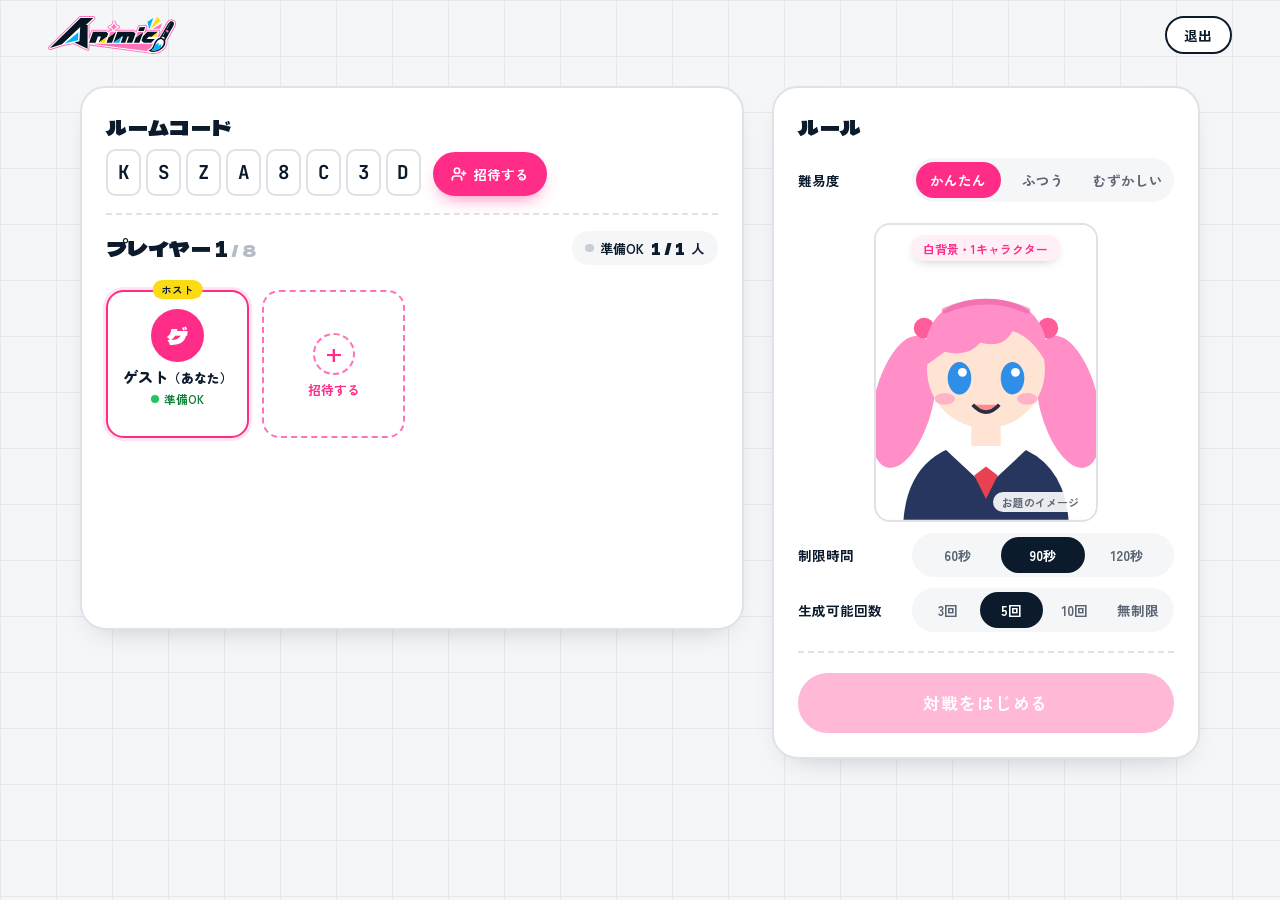
==== lobby.html @ 7e058321 "feat(mock): トップのキャラ画像と遊び方の挿絵を追加し、画像を images/ にまとめる - ヒーローのキャラ画像を白とグレーの縁取り付きの WebP に差し替える - 遊び方の1枚目にイ" ====
<!doctype html>
<html lang="ja">
  <head>
    <meta charset="utf-8" />
    <meta name="viewport" content="width=device-width, initial-scale=1, viewport-fit=cover" />
    <link rel="icon" type="image/svg+xml" href="images/animic-favicon.svg" />
    <title>ロビー | Animic</title>
    <link rel="preconnect" href="https://fonts.googleapis.com" />
    <link rel="preconnect" href="https://fonts.gstatic.com" crossorigin />
    <link
      rel="stylesheet"
      href="https://fonts.googleapis.com/css2?family=Dela+Gothic+One&family=Zen+Maru+Gothic:wght@900&family=Zen+Kaku+Gothic+New:wght@500;700&family=Montserrat:ital,wght@1,500&family=JetBrains+Mono:wght@700&display=swap"
    />
    <link rel="stylesheet" href="common.css" />
    <link rel="stylesheet" href="transition.css" />
    <script>
      // 前の画面から塗りつぶして来た場合、描画前に中身を隠す
      try {
        if (sessionStorage.getItem("animic-wipe")) document.documentElement.classList.add("wipe-pending");
      } catch {}
    </script>
    <style>
      :root {
        --display: "Dela Gothic One", "Zen Maru Gothic", sans-serif;
        /* カードの縁と影: 黒い縁ではなく、淡い縁とやわらかい影にする */
        --edge: #dfe2e7;
        --lift: 0 12px 32px -20px rgb(11 27 43 / 0.35);
      }

      /* ---------- 上部 ---------- */
      .bar {
        position: relative;
        z-index: 5;
        display: flex;
        align-items: center;
        justify-content: space-between;
        gap: 1rem;
        padding: 1rem clamp(1rem, 4vw, 3rem) 0;
      }

      .bar img {
        display: block;
        width: 8rem;
        height: auto;
      }

      .leave {
        padding: 0.45rem 1.1rem;
        border: 2px solid var(--ink);
        border-radius: 999px;
        background: #fff;
        font: inherit;
        font-size: 0.85rem;
        font-weight: 700;
        color: var(--ink);
        cursor: pointer;
      }

      .lobby {
        position: relative;
        z-index: 1;
        width: min(100%, 72rem);
        margin: 0 auto;
        padding: clamp(1rem, 3vw, 2rem) 16px 3rem;
        display: grid;
        grid-template-columns: minmax(0, 1.55fr) minmax(0, 1fr);
        gap: clamp(1.25rem, 3vw, 2rem) clamp(1.25rem, 2.5vw, 1.75rem);
        align-items: start;
      }

      /* プレイヤーのカードの上部: 人数と、ルームコード・招待 */
      .players-head {
        display: grid;
        gap: 1rem;
        padding-bottom: 1.1rem;
        border-bottom: 2px dashed var(--line);
      }

      #players-title {
        margin: 0;
        font-family: var(--display);
        font-weight: 400;
        font-size: 1.3rem;
      }

      /* ルームコードは、下のプレイヤーの見出しと同じく左端にそろえる */
      .room-card {
        justify-self: start;
        display: grid;
        grid-template-columns: auto auto;
        align-items: end;
        gap: 0.4rem 0.75rem;
      }

      .room-card .room-label {
        grid-column: 1 / -1;
      }

      /* 「ルームコード」は、下の「プレイヤー」と同じ太い見出しにする */
      .room-label {
        font-family: var(--display);
        font-weight: 400;
        font-size: 1.3rem;
        color: var(--ink);
      }

      .code {
        display: grid;
        grid-template-columns: repeat(8, 2.2rem);
        gap: 0.3rem;
      }

      .code span {
        display: grid;
        place-items: center;
        aspect-ratio: 3 / 4;
        border-radius: 0.6rem;
        background: #fff;
        border: 2px solid var(--edge);
        font-family: var(--mono);
        font-weight: 700;
        font-size: 1.2rem;
      }

      .btn-s {
        display: inline-flex;
        align-items: center;
        justify-content: center;
        gap: 0.4rem;
        padding: 0.6rem 1rem;
        border: 2px solid var(--ink);
        border-radius: 999px;
        background: #fff;
        color: var(--ink);
        font: inherit;
        font-size: 0.85rem;
        font-weight: 700;
        cursor: pointer;
        white-space: nowrap;
        transition: transform 0.15s;
      }

      .btn-s:hover {
        transform: translateY(-2px);
      }

      .btn-s.pink {
        border-color: var(--pink);
        background: var(--pink);
        color: #fff;
        box-shadow: 0 8px 18px -8px rgb(255 45 135 / 0.7);
      }

      /* ---------- 共通のカード ---------- */
      .card-box {
        padding: clamp(1.1rem, 2.5vw, 1.5rem);
        background: #fff;
        border: 2px solid var(--edge);
        border-radius: 1.6rem;
        box-shadow: var(--lift);
        display: grid;
        gap: 1rem;
      }

      .box-head {
        display: flex;
        align-items: baseline;
        justify-content: space-between;
        gap: 0.75rem;
      }

      .box-head h2 {
        margin: 0;
        font-family: var(--display);
        font-weight: 400;
        font-size: 1.3rem;
      }

      .count {
        font-family: var(--display);
        font-size: 1.3rem;
      }

      .count small {
        font-size: 0.75em;
        color: #b5bcc6;
      }

      /* ---------- 2. プレイヤー ---------- */
      /* 最初から8人分（4列×2段）の高さを確保し、参加者が増えてもカードの大きさを変えない */
      .players {
        display: grid;
        grid-template-columns: repeat(4, minmax(0, 1fr));
        grid-template-rows: repeat(2, minmax(9.2rem, auto));
        gap: 1rem 0.8rem;
        margin: 0;
        padding: 0.6rem 0 0.2rem;
        list-style: none;
      }

      .player {
        position: relative;
        display: grid;
        justify-items: center;
        align-content: start;
        gap: 0.3rem;
        padding: 1.05rem 0.5rem 0.8rem;
        border: 2px solid var(--edge);
        border-radius: 1.1rem;
        background: #fff;
        text-align: center;
        min-height: 9.2rem;
      }

      .player.is-me {
        border-color: var(--pink);
        box-shadow: 0 0 0 3px rgb(255 45 135 / 0.12);
      }

      .player .avatar {
        display: grid;
        place-items: center;
        width: 3.3rem;
        height: 3.3rem;
        border-radius: 50%;
        background: var(--c);
        color: var(--on, #fff);
        font-family: var(--display);
        font-size: 1.3rem;
      }

      .player .name {
        max-width: 100%;
        font-family: var(--round);
        font-weight: 900;
        font-size: 0.95rem;
        line-height: 1.3;
        overflow-wrap: anywhere;
      }

      .player .ready {
        margin-top: auto;
        display: inline-flex;
        align-items: center;
        gap: 0.3rem;
        font-size: 0.72rem;
        font-weight: 700;
        color: #9aa3ae;
      }

      .player .ready::before {
        content: "";
        width: 0.5rem;
        height: 0.5rem;
        border-radius: 50%;
        background: #d3d7dd;
      }

      .player .ready.is-on {
        color: #15803d;
      }

      .player .ready.is-on::before {
        background: #22c55e;
      }

      .player .tag {
        position: absolute;
        top: -0.75rem;
        left: 50%;
        padding: 0.12rem 0.55rem;
        border-radius: 999px;
        background: var(--yellow);
        font-size: 0.66rem;
        font-weight: 700;
        white-space: nowrap;
        translate: -50% 0;
      }

      .player .tag.me {
        border-color: var(--pink);
        background: var(--pink);
        color: #fff;
      }

      .player.is-empty {
        border: 2.5px dashed var(--pink-soft);
        background: rgb(255 255 255 / 0.6);
        box-shadow: none;
        justify-content: center;
        align-content: center;
        color: var(--pink);
        font: inherit;
        font-size: 0.8rem;
        font-weight: 700;
        cursor: pointer;
        width: 100%;
      }

      .player.is-empty .plus {
        display: grid;
        place-items: center;
        width: 2.6rem;
        height: 2.6rem;
        border-radius: 50%;
        border: 2px dashed var(--pink-soft);
        font-size: 1.3rem;
        animation: waiting 1.4s ease-in-out infinite;
      }

      .players li {
        display: grid;
      }

      @keyframes waiting {
        50% {
          transform: scale(0.88);
        }
      }

      .player.is-joined {
        animation: joined 0.5s cubic-bezier(0.3, 1.6, 0.5, 1);
      }

      @keyframes joined {
        from {
          transform: scale(0.85);
          opacity: 0;
        }
      }

      /* ---------- 3. ルールと開始 ---------- */
      .rules {
        display: grid;
        gap: 0.7rem;
        margin: 0;
      }

      .rules > div {
        display: grid;
        grid-template-columns: 6.4rem minmax(0, 1fr);
        align-items: center;
        gap: 0.75rem;
      }

      .rules dt {
        font-size: 0.85rem;
        font-weight: 700;
      }

      .rules dd {
        margin: 0;
        min-width: 0;
      }

      .rules .summary {
        font-family: var(--round);
        font-weight: 900;
      }

      .seg {
        display: grid;
        grid-auto-flow: column;
        grid-auto-columns: 1fr;
        padding: 0.25rem;
        border-radius: 999px;
        background: var(--ground);
      }

      .seg input {
        position: absolute;
        opacity: 0;
        pointer-events: none;
      }

      .seg label {
        padding: 0.5rem 0.3rem;
        border-radius: 999px;
        text-align: center;
        font-size: 0.85rem;
        font-weight: 700;
        color: var(--muted);
        cursor: pointer;
        white-space: nowrap;
      }

      .seg input:checked + label {
        background: var(--ink);
        color: #fff;
      }

      .seg.level input:checked + label {
        background: var(--pink);
      }

      .seg input:focus-visible + label {
        outline: 3px solid var(--cyan);
        outline-offset: 2px;
      }

      .seg input:disabled + label {
        cursor: default;
      }

      /* 難易度の説明は、挿絵の画像の上端の中央に前面のレイヤーとして重ね、ピンクで強調する */
      .level-desc {
        position: absolute;
        z-index: 1;
        top: 0.6rem;
        left: 50%;
        display: flex;
        align-items: center;
        gap: 0.2rem;
        margin: 0;
        padding: 0.3rem 0.8rem;
        border-radius: 999px;
        background: #fff0f7;
        box-shadow: 0 4px 12px -6px rgb(11 27 43 / 0.35);
        color: var(--pink);
        font-size: 0.74rem;
        font-weight: 700;
        white-space: nowrap;
        translate: -50% 0;
      }

      .level-desc b {
        margin-left: 0.4rem;
        padding: 0.05rem 0.4rem;
        border-radius: 0.3rem;
        background: var(--ink);
        color: var(--yellow);
        font-family: var(--latin);
        font-style: italic;
        font-weight: 500;
        font-size: 0.62rem;
        letter-spacing: 0.1em;
      }

      /* 難易度の挿絵（仮置き）: 挿絵はすべて縦長（3:4）。幅を抑えて中央に置く */
      .level-art {
        position: relative;
        display: flex;
        justify-self: center;
        width: min(100%, 14rem);
        margin: 0.6rem auto 0;
        aspect-ratio: 3 / 4;
        overflow: hidden;
        border: 2px solid var(--edge);
        border-radius: 1rem;
        background: var(--ground);
      }

      /* 仮の絵は正方形なので、縦長の枠に合わせて左右を切り取る */
      .level-art svg {
        display: block;
        flex: 1;
        min-width: 0;
        height: 100%;
      }

      .level-art figcaption {
        position: absolute;
        right: 0.5rem;
        bottom: 0.5rem;
        padding: 0.12rem 0.55rem;
        border-radius: 999px;
        background: rgb(255 255 255 / 0.9);
        font-size: 0.68rem;
        font-weight: 700;
        color: var(--muted);
      }

      .rules .wide {
        grid-template-columns: minmax(0, 1fr);
      }

      .divider {
        height: 0;
        margin: 0.2rem 0;
        border-top: 2px dashed var(--line);
      }

      .go {
        display: grid;
        gap: 0.7rem;
      }

      /* 準備の状況: プレイヤーの見出しの行の右端に置く（全員そろったら緑） */
      .players-title-row {
        display: flex;
        flex-wrap: wrap;
        align-items: center;
        justify-content: space-between;
        gap: 0.5rem 1rem;
      }

      .ready-status {
        display: inline-flex;
        align-items: center;
        gap: 0.4rem;
        margin: 0;
        padding: 0.3rem 0.85rem;
        border-radius: 999px;
        background: var(--ground);
        font-size: 0.82rem;
        font-weight: 700;
        white-space: nowrap;
      }

      .ready-status::before {
        content: "";
        width: 0.55rem;
        height: 0.55rem;
        border-radius: 50%;
        background: #c9ced6;
      }

      .ready-status b {
        font-family: var(--display);
        font-weight: 400;
        font-size: 1rem;
      }

      .ready-status.is-all {
        background: #dcfce7;
        color: #15803d;
      }

      .ready-status.is-all::before {
        background: #22c55e;
      }

      .go .note {
        margin: 0;
        text-align: center;
        font-size: 0.78rem;
        color: var(--muted);
      }

      .go .note:empty {
        display: none;
      }

      /* ---------- QRコード ---------- */
      .qr-card {
        justify-items: center;
        text-align: center;
      }

      .invite-code {
        display: flex;
        gap: 0.3rem;
        justify-content: center;
      }

      .invite-code span {
        display: grid;
        place-items: center;
        width: 2.1rem;
        aspect-ratio: 3 / 4;
        border: 2px solid var(--edge);
        border-radius: 0.5rem;
        font-family: var(--mono);
        font-weight: 700;
        font-size: 1.1rem;
      }

      .invite-row {
        display: grid;
        grid-template-columns: minmax(0, 1fr) auto;
        gap: 0.5rem;
        width: 100%;
      }

      .qr-card canvas {
        width: 9.5rem;
        height: 9.5rem;
        padding: 0.6rem;
        border: 2px solid var(--edge);
        border-radius: 1rem;
        background: #fff;
        image-rendering: pixelated;
      }

      .url {
        width: 100%;
        padding: 0.65rem 0.9rem;
        border: 2px solid var(--line);
        border-radius: 0.8rem;
        background: var(--ground);
        font-family: var(--mono);
        font-size: 0.8rem;
        color: var(--muted);
        text-align: center;
      }

      /* ---------- カウントダウン ---------- */
      .countdown {
        position: fixed;
        inset: 0;
        z-index: 30;
        display: grid;
        place-items: center;
        align-content: center;
        gap: 1rem;
        padding: 16px;
        background: rgb(11 27 43 / 0.88);
        color: #fff;
        text-align: center;
      }

      .countdown-label {
        margin: 0;
        padding: 0.35rem 1rem;
        border-radius: 999px;
        background: rgb(255 255 255 / 0.12);
        font-weight: 700;
      }

      .countdown-num {
        font-family: var(--display);
        font-size: clamp(6rem, 30vw, 12rem);
        line-height: 1;
        color: var(--yellow);
        animation: pop 0.9s ease-out;
      }

      @keyframes pop {
        from { transform: scale(1.6); opacity: 0; }
        30% { transform: scale(1); opacity: 1; }
      }

      .countdown p {
        margin: 0;
        font-weight: 700;
      }

      @media (max-width: 820px) {
        .lobby {
          grid-template-columns: minmax(0, 1fr);
          padding-bottom: calc(9rem + env(safe-area-inset-bottom, 0px));
        }
        .room-card {
          width: 100%;
          grid-template-columns: minmax(0, 1fr);
        }
        .code {
          grid-template-columns: repeat(8, minmax(0, 1fr));
        }
        /* 画面下に固定したボタンを含むカードを前面に（登場アニメーション中も隠れないように） */
        .go-card[data-enter="fade"] {
          position: relative;
          z-index: 6;
        }
        /* スマホでは、状況と開始ボタンを画面下に固定する */
        .go {
          position: fixed;
          z-index: 6;
          left: 0;
          right: 0;
          bottom: 0;
          grid-template-columns: minmax(0, 1fr);
          align-items: center;
          gap: 0.4rem;
          padding: 0.75rem 16px calc(0.75rem + env(safe-area-inset-bottom, 0px));
          background: #fff;
          border-top: 1px solid var(--edge);
          box-shadow: 0 -12px 30px -22px rgb(11 27 43 / 0.45);
        }
        .go .note {
          display: none;
        }
        /* 開始ボタンは画面下に固定するので、ルールのカードの区切り線は出さない */
        .go-card .divider {
          display: none;
        }
        .go .pill {
          padding-inline: 0.5rem;
          font-size: 0.95rem;
        }

      }

      @media (max-width: 560px) {
        .players {
          grid-template-columns: repeat(2, minmax(0, 1fr));
          grid-template-rows: repeat(4, minmax(9.2rem, auto));
        }

      }

      @media (prefers-reduced-motion: reduce) {
        .countdown-num,
        .player.is-empty .plus,
        .player.is-joined {
          animation: none;
        }
        .btn-s {
          transition: none;
        }
      }
    </style>
  </head>
  <body>
    <header class="bar">
      <a href="index.html"><img src="images/animic-logo.svg" alt="Animic トップ" width="2078" height="607" /></a>
      <button class="leave" type="button" id="leave">退出</button>
    </header>

    <main class="lobby">
      <!-- 上にルームコードと招待、その下にプレイヤー -->
      <section class="card-box" aria-labelledby="players-title" data-enter>
        <div class="players-head">
          <div class="room-card">
            <span class="room-label">ルームコード</span>
            <div class="code" id="code"></div>
            <button class="btn-s pink" type="button" id="invite">
              <svg width="16" height="16" viewBox="0 0 24 24" fill="none" stroke="currentColor" stroke-width="2.5" stroke-linecap="round" stroke-linejoin="round" aria-hidden="true"><path d="M16 21v-2a4 4 0 0 0-4-4H6a4 4 0 0 0-4 4v2" /><circle cx="9" cy="7" r="4" /><path d="M19 8v6M22 11h-6" /></svg>
              招待する
            </button>
          </div>
        </div>
        <div class="players-title-row">
          <h2 id="players-title">プレイヤー <span class="count" id="member-count" aria-live="polite">1<small> / 8</small></span></h2>
          <p class="ready-status" id="go-status" aria-live="polite"></p>
        </div>
        <ul class="players" id="players"></ul>
      </section>

      <!-- ルールと開始 -->
      <section class="card-box go-card" aria-labelledby="rules-title" data-enter="fade">
        <div class="box-head">
          <h2 id="rules-title">ルール</h2>
        </div>
        <!-- ホスト: 選択肢で決める -->
        <dl class="rules" id="rules-edit">
          <div>
            <dt>難易度</dt>
            <dd>
              <div class="seg level" role="radiogroup" aria-label="難易度">
                <input type="radio" name="level" id="lv-easy" value="かんたん" checked /><label for="lv-easy">かんたん</label>
                <input type="radio" name="level" id="lv-normal" value="ふつう" /><label for="lv-normal">ふつう</label>
                <input type="radio" name="level" id="lv-hard" value="むずかしい" /><label for="lv-hard">むずかしい</label>
              </div>
            </dd>
          </div>
          <div class="wide">
            <figure class="level-art" data-level-art>
              <p class="level-desc" data-level-desc></p>
              <figcaption>お題のイメージ</figcaption>
            </figure>
          </div>
          <div>
            <dt>制限時間</dt>
            <dd>
              <div class="seg" role="radiogroup" aria-label="制限時間">
                <input type="radio" name="time" id="t-60" value="60" /><label for="t-60">60秒</label>
                <input type="radio" name="time" id="t-90" value="90" checked /><label for="t-90">90秒</label>
                <input type="radio" name="time" id="t-120" value="120" /><label for="t-120">120秒</label>
              </div>
            </dd>
          </div>
          <div>
            <dt>生成可能回数</dt>
            <dd>
              <div class="seg" role="radiogroup" aria-label="生成可能回数">
                <input type="radio" name="limit" id="n-3" value="3" /><label for="n-3">3回</label>
                <input type="radio" name="limit" id="n-5" value="5" checked /><label for="n-5">5回</label>
                <input type="radio" name="limit" id="n-10" value="10" /><label for="n-10">10回</label>
                <input type="radio" name="limit" id="n-0" value="0" /><label for="n-0">無制限</label>
              </div>
            </dd>
          </div>
        </dl>
        <!-- ゲスト: ホストが決めた内容を文章で見せる -->
        <dl class="rules" id="rules-view" hidden>
          <div><dt>難易度</dt><dd class="summary" id="view-level"></dd></div>
          <div class="wide">
            <figure class="level-art" data-level-art>
              <p class="level-desc" data-level-desc></p>
              <figcaption>お題のイメージ</figcaption>
            </figure>
          </div>
          <div><dt>制限時間</dt><dd class="summary" id="view-time"></dd></div>
          <div><dt>生成可能回数</dt><dd class="summary" id="view-limit"></dd></div>
        </dl>
        <div class="divider" aria-hidden="true"></div>
        <div class="go">
          <button class="pill pill-pink" type="button" id="start" disabled>対戦をはじめる</button>
          <button class="pill" type="button" id="ready" hidden>準備完了にする</button>
          <p class="note" id="note"></p>
        </div>
      </section>
    </main>

    <dialog class="dialog" id="invite-dialog" aria-labelledby="invite-title">
      <form class="card qr-card" method="dialog">
        <h1 id="invite-title">友だちを招待</h1>
        <p class="sub">リンクを送るか、コードを伝えるか、QRコードを読み取ってもらおう。</p>
        <div class="invite-row">
          <input class="url" id="room-url" readonly aria-label="ルームURL" />
          <button class="btn-s pink" type="button" id="copy">リンクをコピー</button>
        </div>
        <div class="invite-code" id="invite-code" aria-hidden="true"></div>
        <canvas id="qr" width="21" height="21" aria-label="ルームURLのQRコード"></canvas>
        <button class="pill" value="close">閉じる</button>
      </form>
    </dialog>

    <dialog class="dialog" id="leave-dialog">
      <form class="card" method="dialog">
        <h1>ルームを出ますか？</h1>
        <p class="sub">ホストの場合は、次に参加した人にホストを引き継ぎます。</p>
        <div class="dialog-actions">
          <button class="pill" value="cancel">やめる</button>
          <button class="pill pill-pink" value="leave">退出する</button>
        </div>
      </form>
    </dialog>

    <div class="countdown" id="countdown" hidden>
      <p class="countdown-label" id="countdown-label">かんたん・90秒</p>
      <div class="countdown-num" id="countdown-num">3</div>
      <p id="countdown-sub">お題が公開されます</p>
    </div>

    <script src="common.js"></script>
    <script src="art.js"></script>
    <script>
      const $ = (id) => document.getElementById(id);
      const q = params();
      const code = isValidCode(q.get("code") || "") ? q.get("code") : randomCode();
      const roomUrl = `https://animic.party/rooms/${code}`;
      const MAX = 8;
      // 参加者の色はロゴと同じ色だけを使う（参加順に割り当てる）
      const COLORS = [
        ["#ff2d87", "#fff"],
        ["#00b4fc", "#fff"],
        ["#fddb13", "#0b1b2b"],
        ["#0b1b2b", "#fff"],
        ["#ff72b9", "#fff"],
        ["#6fd3ff", "#0b1b2b"],
        ["#ffe98a", "#0b1b2b"],
        ["#5b6573", "#fff"],
      ];
      const isHost = q.get("role") !== "guest";
      const me = { name: q.get("name") || "ゲスト", ready: false, isMe: true };
      // ホストは開始の操作をするので、準備完了の操作はせず準備OKとして数える
      if (isHost) me.ready = true;
      const players = isHost ? [me] : [{ name: "ホストさん", ready: true }, me];
      const host = players[0];
      // モック: あとから参加してくる人
      const POOL = ["ぴよ丸", "ぴくせる侍", "プロンプト職人", "もちもち"];

      $("code").innerHTML = [...code].map((ch) => `<span>${ch}</span>`).join("");
      $("invite-code").innerHTML = [...code].map((ch) => `<span>${ch}</span>`).join("");
      $("code").setAttribute("aria-label", `ルームコード ${code}`);
      $("room-url").value = roomUrl;
      playWipeOut();

      async function copy(text, done) {
        try {
          await navigator.clipboard.writeText(text);
          toast(done);
        } catch {
          toast("コピーできませんでした");
        }
      }
      $("copy").addEventListener("click", () => copy(roomUrl, "招待リンクをコピーしました"));
      const openInvite = () => $("invite-dialog").showModal();
      $("invite").addEventListener("click", openInvite);

      // QRっぽい模様（モック）
      (() => {
        const ctx = $("qr").getContext("2d");
        let seed = [...code].reduce((a, c) => a * 31 + c.charCodeAt(0), 7);
        const rand = () => ((seed = (seed * 1103515245 + 12345) & 0x7fffffff) / 0x7fffffff);
        ctx.fillStyle = "#fff";
        ctx.fillRect(0, 0, 21, 21);
        ctx.fillStyle = "#0b1b2b";
        for (let y = 0; y < 21; y++) for (let x = 0; x < 21; x++) if (rand() > 0.55) ctx.fillRect(x, y, 1, 1);
        for (const [x, y] of [[0, 0], [14, 0], [0, 14]]) {
          ctx.fillStyle = "#0b1b2b"; ctx.fillRect(x, y, 7, 7);
          ctx.fillStyle = "#fff"; ctx.fillRect(x + 1, y + 1, 5, 5);
          ctx.fillStyle = "#0b1b2b"; ctx.fillRect(x + 2, y + 2, 3, 3);
        }
      })();

      // 難易度の説明は、選んでいるものだけを表示する
      const LEVELS = {
        かんたん: "白背景・1キャラクター",
        ふつう: "背景あり・1キャラクター",
        むずかしい: "背景あり・2キャラクター<b>EXTRA</b>",
      };
      // 挿絵（仮置き）: お題の条件に合わせて、背景の有無とキャラクターの人数を変える
      const LEVEL_ART = {
        かんたん: [{ ...ART_TOPIC, bg: "white" }],
        ふつう: [{ ...ART_TOPIC, bg: "room" }],
        むずかしい: [
          { ...ART_TOPIC, bg: "sky" },
          { hair: "blonde", style: "bob", eyes: "red", outfit: "hoodie", face: "wink", bg: "sky" },
        ],
      };
      function renderLevel() {
        const level = document.querySelector("[name=level]:checked").value;
        document.querySelectorAll("[data-level-desc]").forEach((el) => (el.innerHTML = LEVELS[level]));
        const arts = LEVEL_ART[level];
        document.querySelectorAll("[data-level-art]").forEach((fig) => {
          fig.querySelectorAll("svg").forEach((svg) => svg.remove());
          const svgs = arts.map((f) => artSvg(f, `${level}のお題のイメージ`).replace("<svg ", '<svg preserveAspectRatio="xMidYMid slice" '));
          fig.insertAdjacentHTML("afterbegin", svgs.join(""));
        });
      }
      document.querySelectorAll("[name=level]").forEach((i) => i.addEventListener("change", renderLevel));
      renderLevel();

      // プレイヤーの枠（参加順に並べ、先頭がホスト）
      const shown = new Set(players);
      function renderPlayers() {
        const cells = [];
        for (let i = 0; i < Math.min(MAX, players.length + 1); i++) {
          const p = players[i];
          if (!p) {
            cells.push(`<li><button type="button" class="player is-empty" data-invite><span class="plus" aria-hidden="true">+</span>招待する</button></li>`);
            continue;
          }
          const [bg, fg] = COLORS[i % COLORS.length];
          const joined = shown.has(p) ? "" : " is-joined";
          shown.add(p);
          const tag = p === host ? `<span class="tag">ホスト</span>` : p.isMe ? `<span class="tag me">あなた</span>` : "";
          cells.push(`<li class="player${p.isMe ? " is-me" : ""}${joined}" style="--c:${bg};--on:${fg}">
            ${tag}
            <span class="avatar" aria-hidden="true">${escapeHtml([...p.name][0])}</span>
            <b class="name">${escapeHtml(p.name)}${p.isMe && p === host ? "<small>（あなた）</small>" : ""}</b>
            <span class="ready ${p.ready ? "is-on" : ""}">${p.ready ? "準備OK" : "準備中"}</span>
          </li>`);
        }
        $("players").innerHTML = cells.join("");
      }
      $("players").addEventListener("click", (event) => {
        if (event.target.closest("[data-invite]")) openInvite();
      });

      function render() {
        renderPlayers();
        const count = players.length;
        const enough = count >= 2;
        const readyCount = players.filter((p) => p.ready).length;
        $("member-count").innerHTML = `${count}<small> / ${MAX}</small>`;

        // ルール: ホストは選択肢、ゲストは決まった内容の文章
        $("rules-edit").hidden = !isHost;
        $("rules-view").hidden = isHost;
        const val = (name) => document.querySelector(`[name=${name}]:checked`).value;
        $("view-level").textContent = val("level");
        $("view-time").textContent = `${val("time")}秒`;
        $("view-limit").textContent = val("limit") === "0" ? "無制限" : `${val("limit")}回`;

        // 開始: ホストは「対戦をはじめる」だけ、ゲストは「準備完了」だけ
        $("go-status").innerHTML = `準備OK <b>${readyCount} / ${count}</b>人`;
        $("go-status").classList.toggle("is-all", count >= 2 && readyCount === count);
        $("start").hidden = !isHost;
        $("start").disabled = !enough;
        $("ready").hidden = isHost;
        $("ready").textContent = me.ready ? "準備完了を取り消す" : "準備完了にする";
        $("note").textContent = isHost ? "" : "ホストが開始します";
      }
      render();

      // 他の参加者の動き（モック）: 時間差で入ってきて、しばらくすると準備完了にする
      (async () => {
        const arrivals = isHost ? POOL.slice(0, 3) : POOL.slice(1, 3);
        for (const [i, name] of arrivals.entries()) {
          await wait(i === 0 ? 2500 : 2200);
          const p = { name, ready: false };
          players.push(p);
          render();
          toast(`${name} さんが参加しました`);
          setTimeout(() => {
            p.ready = true;
            render();
          }, 1800 + i * 900);
        }
      })();

      $("ready").addEventListener("click", async () => {
        me.ready = !me.ready;
        render();
        // ゲストのときは、準備完了するとホストが開始する想定
        if (!isHost && me.ready && players.length >= 2) {
          await wait(1800);
          if (me.ready) startCountdown();
        }
      });

      $("start").addEventListener("click", startCountdown);

      async function startCountdown() {
        const level = document.querySelector("[name=level]:checked").value;
        const time = document.querySelector("[name=time]:checked").value;
        const limit = document.querySelector("[name=limit]:checked").value;
        $("countdown-label").textContent = `${level}・${time}秒・${limit === "0" ? "生成回数は無制限" : `生成${limit}回まで`}`;
        $("countdown").hidden = false;
        for (const n of [3, 2, 1]) {
          const el = $("countdown-num");
          el.textContent = n;
          el.style.animation = "none";
          el.offsetWidth;
          el.style.animation = "";
          await wait(900);
        }
        $("countdown-num").textContent = "START!";
        $("countdown-num").style.fontSize = "clamp(3.5rem, 16vw, 7rem)";
        $("countdown-sub").textContent = "お題を公開します";
        await wait(700);
        // 対戦画面は今のところ1対1のため、最初の相手を渡す
        const opponent = players.find((p) => p !== me);
        wipeTo("play.html", { code, level, time, limit, name: me.name, opp: opponent?.name || "ぴよ丸", role: isHost ? "host" : "guest" });
      }

      // 退出
      $("leave").addEventListener("click", () => $("leave-dialog").showModal());
      $("leave-dialog").addEventListener("close", () => {
        if ($("leave-dialog").returnValue === "leave") go("index.html");
      });
    </script>
  </body>
</html>
---- common.css ----
/* mock/ のモック画面で共通のスタイル */
:root {
  --ground: #f5f6f8;
  --grid: #e6e8ec;
  --ink: #0b1b2b;
  --muted: #5b6573;
  --line: #dfe2e7;
  --pink: #ff2d87;
  --pink-soft: #ff72b9;
  --cyan: #00b4fc;
  --yellow: #fddb13;
  --discord: #5865f2;
  --round: "Zen Maru Gothic", "Hiragino Maru Gothic ProN", "Yu Gothic", sans-serif;
  --body: "Zen Kaku Gothic New", "Hiragino Sans", "Yu Gothic", system-ui, sans-serif;
  --latin: "Montserrat", "Helvetica Neue", Arial, sans-serif;
  --mono: "JetBrains Mono", ui-monospace, Menlo, monospace;
}

* {
  box-sizing: border-box;
}

[hidden] {
  display: none !important;
}

body {
  margin: 0;
  min-height: 100vh;
  min-height: 100svh;
  overflow-x: hidden;
  color: var(--ink);
  font-family: var(--body);
  background-color: var(--ground);
  background-image:
    linear-gradient(var(--grid) 1px, transparent 1px),
    linear-gradient(90deg, var(--grid) 1px, transparent 1px);
  background-size: 56px 56px;
}

.deco {
  position: fixed;
  inset: 0;
  width: 100%;
  height: 100%;
  pointer-events: none;
}

.back {
  position: absolute;
  z-index: 2;
  top: 1.5rem;
  left: clamp(1rem, 4vw, 3rem);
  display: inline-flex;
  align-items: center;
  gap: 0.4rem;
  padding: 0;
  border: 0;
  background: none;
  color: var(--ink);
  font-family: var(--body);
  font-weight: 700;
  font-size: 0.9rem;
  text-decoration: none;
  cursor: pointer;
}

.back:hover {
  color: var(--pink);
}

.page {
  position: relative;
  z-index: 1;
  min-height: 100vh;
  min-height: 100svh;
  display: grid;
  place-items: center;
  padding: 5rem 16px 3rem;
}

.card {
  width: min(100%, 27rem);
  padding: clamp(1.75rem, 5vw, 2.5rem);
  background: #fff;
  border-radius: 1.75rem;
  box-shadow:
    0 1px 0 rgb(11 27 43 / 0.04),
    0 30px 60px -30px rgb(11 27 43 / 0.35);
  display: grid;
  gap: 1.25rem;
}

.card-logo {
  display: block;
  width: min(100%, 15rem);
  height: auto;
  margin: 0 auto 0.25rem;
}

.card h1 {
  margin: 0;
  text-align: center;
  font-family: var(--round);
  font-weight: 900;
  font-size: clamp(1.5rem, 4.5vw, 1.8rem);
  letter-spacing: 0.02em;
}

.sub {
  margin: -0.6rem 0 0.4rem;
  text-align: center;
  color: var(--muted);
  font-size: 0.92rem;
}

/* ボタン */
.pill {
  display: flex;
  align-items: center;
  justify-content: center;
  gap: 0.5rem;
  width: 100%;
  padding: 1rem 1.25rem;
  border: 2px solid var(--ink);
  border-radius: 999px;
  font-family: var(--body);
  font-size: 1.05rem;
  font-weight: 700;
  letter-spacing: 0.05em;
  color: var(--ink);
  background: #fff;
  text-decoration: none;
  cursor: pointer;
  transition: transform 0.15s;
}

.pill:hover:not(:disabled) {
  transform: translateY(-2px);
}

.pill:active:not(:disabled) {
  transform: translateY(1px);
}

.pill:disabled {
  opacity: 0.45;
  cursor: default;
}

.pill-pink {
  border-color: var(--pink);
  color: #fff;
  background: var(--pink);
  box-shadow:
    0 0 0 5px rgb(255 45 135 / 0.16),
    0 12px 26px -10px rgb(255 45 135 / 0.6);
}

/* 押せないときは半透明にせず淡いピンクにする（後ろが透けないように） */
.pill-pink:disabled {
  opacity: 1;
  border-color: #ffb8d6;
  background: #ffb8d6;
  box-shadow: none;
}

/* 入力欄 */
.field {
  display: grid;
  gap: 0.4rem;
  text-align: left;
}

.field label {
  font-weight: 700;
  font-size: 0.88rem;
}

.field input {
  width: 100%;
  padding: 0.85rem 1.1rem;
  border: 2px solid var(--line);
  border-radius: 0.9rem;
  font: inherit;
  font-size: 1rem;
  color: var(--ink);
  background: #fff;
}

.field input:focus {
  border-color: var(--ink);
  outline: none;
}

.field .hint {
  margin: 0;
  color: var(--muted);
  font-size: 0.78rem;
}

.field .error {
  margin: 0;
  color: #d4145a;
  font-size: 0.8rem;
  font-weight: 700;
}

.code-input {
  font-family: var(--mono) !important;
  font-weight: 700;
  letter-spacing: 0.35em;
  text-transform: uppercase;
  text-align: center;
}

/* 読み込み中 */
.spinner {
  width: 1.1rem;
  height: 1.1rem;
  border: 2.5px solid currentColor;
  border-right-color: transparent;
  border-radius: 50%;
  animation: spin 0.7s linear infinite;
}

@keyframes spin {
  to {
    transform: rotate(360deg);
  }
}

/* 通知 */
.toast {
  position: fixed;
  z-index: 20;
  left: 50%;
  bottom: 2rem;
  transform: translateX(-50%);
  padding: 0.75rem 1.25rem;
  border-radius: 999px;
  background: var(--ink);
  color: #fff;
  font-size: 0.9rem;
  font-weight: 700;
  white-space: nowrap;
}

/* ダイアログ */
.dialog {
  width: min(100% - 32px, 25rem);
  padding: 0;
  border: 0;
  border-radius: 1.5rem;
  background: transparent;
}

.dialog::backdrop {
  background: rgb(11 27 43 / 0.45);
  backdrop-filter: blur(3px);
}

.dialog .card {
  width: 100%;
  box-shadow: none;
}

.dialog-actions {
  display: grid;
  grid-template-columns: 1fr 1.4fr;
  gap: 0.75rem;
}


button:focus-visible,
a:focus-visible,
input:focus-visible {
  outline: 3px solid var(--cyan);
  outline-offset: 4px;
}


@media (prefers-reduced-motion: reduce) {
  .pill {
    transition: none;
  }
  .spinner {
    animation-duration: 2s;
  }
}

/* 規約・ポリシーなどの文書ページ */
.doc-page {
  position: relative;
  z-index: 1;
  width: min(100%, 50rem);
  margin: 0 auto;
  padding: 5rem 16px 4rem;
}

.doc {
  padding: clamp(1.5rem, 5vw, 3.25rem);
  background: #fff;
  border-radius: 1.75rem;
  box-shadow: 0 30px 60px -34px rgb(11 27 43 / 0.35);
  line-height: 1.9;
}

.doc-head {
  display: grid;
  gap: 0.5rem;
  padding-bottom: 1.5rem;
  margin-bottom: 1.5rem;
  border-bottom: 2px solid var(--ink);
}

.doc-head .eyebrow {
  margin: 0;
  font-family: var(--latin);
  font-style: italic;
  font-size: 0.78rem;
  letter-spacing: 0.25em;
  color: var(--pink);
}

.doc h1 {
  margin: 0;
  font-family: var(--round);
  font-weight: 900;
  font-size: clamp(1.7rem, 5vw, 2.4rem);
  line-height: 1.35;
}

.doc-meta {
  margin: 0;
  font-size: 0.82rem;
  color: var(--muted);
}

.doc-draft {
  margin: 0 0 1.75rem;
  padding: 0.8rem 1rem;
  border-radius: 0.9rem;
  background: #fff8d6;
  font-size: 0.85rem;
  line-height: 1.7;
}

.doc-toc {
  margin: 0 0 2rem;
  padding: 1rem 1.25rem;
  border-radius: 1rem;
  background: var(--ground);
}

.doc-toc summary {
  font-weight: 700;
  cursor: pointer;
}

.doc-toc ol {
  margin: 0.6rem 0 0;
  padding-left: 1.4rem;
  columns: 2 14rem;
  font-size: 0.9rem;
}

.doc-toc a {
  color: var(--ink);
}

.doc section {
  scroll-margin-top: 1.5rem;
}

.doc section {
  margin-top: 2rem;
}

.doc h2 {
  margin: 0 0 0.6rem;
  padding-left: 0.75rem;
  border-left: 4px solid var(--pink-soft);
  font-size: 1.1rem;
  line-height: 1.5;
}

.doc p,
.doc li {
  font-size: 0.95rem;
}

.doc p {
  margin: 0.5rem 0 0;
}

.doc ol,
.doc ul {
  margin: 0.5rem 0 0;
  padding-left: 1.5rem;
}

.doc table {
  width: 100%;
  margin-top: 0.75rem;
  border-collapse: collapse;
  font-size: 0.88rem;
  line-height: 1.7;
}

.doc th,
.doc td {
  padding: 0.6rem 0.75rem;
  border-bottom: 1px solid var(--line);
  text-align: left;
  vertical-align: top;
}

.doc th {
  width: 32%;
  background: var(--ground);
}

.table-wrap {
  overflow-x: auto;
}

.doc-foot {
  margin-top: 2.5rem;
  padding-top: 1.5rem;
  border-top: 1px dashed var(--line);
  display: flex;
  flex-wrap: wrap;
  gap: 0.75rem 1.5rem;
  justify-content: space-between;
  align-items: center;
  font-size: 0.85rem;
}

.doc-foot a {
  color: var(--ink);
  font-weight: 700;
}

.to-top {
  position: fixed;
  z-index: 5;
  right: 16px;
  bottom: calc(16px + env(safe-area-inset-bottom, 0px));
  display: grid;
  place-items: center;
  width: 3rem;
  height: 3rem;
  border: 2px solid var(--ink);
  border-radius: 50%;
  background: #fff;
  color: var(--ink);
  cursor: pointer;
  box-shadow: 0 8px 20px -10px rgb(11 27 43 / 0.5);
}

@media (max-width: 560px) {
  .doc th,
  .doc td {
    display: block;
    width: 100%;
  }
  .doc th {
    border-bottom: 0;
  }
}
---- transition.css ----
/* 画面遷移: 3色の帯が斜めに塗り重なり、次の画面で抜けていく */

/* 遷移先の読み込み中は中身を隠し、ピンク一色にしておく（ちらつき防止） */
html.wipe-pending,
html.wipe-pending body {
  background: #ff2d87;
}

html.wipe-pending body > :not(.wipe) {
  visibility: hidden;
}

.wipe {
  position: fixed;
  inset: 0;
  z-index: 100;
  overflow: hidden;
  pointer-events: none;
}

.wipe-band {
  position: absolute;
  top: -25%;
  left: -30%;
  width: 160%;
  height: 150%;
  transform: translateX(-120%) skewX(-18deg);
}

.wipe-band:nth-child(1) {
  background: #00b4fc;
}

.wipe-band:nth-child(2) {
  background: #fddb13;
}

.wipe-band:nth-child(3) {
  background: #ff2d87;
}

.wipe-logo {
  position: absolute;
  top: 50%;
  left: 50%;
  width: clamp(6rem, 18vw, 9rem);
  height: auto;
  translate: -50% -50%;
  scale: 0;
  filter: drop-shadow(0 10px 0 rgb(11 27 43 / 0.25));
}

/* 1. 塗る（遷移元） */
.wipe.is-in .wipe-band {
  animation: band-in 0.75s cubic-bezier(0.65, 0, 0.35, 1) forwards;
}

.wipe.is-in .wipe-band:nth-child(2) {
  animation-delay: 0.14s;
}

.wipe.is-in .wipe-band:nth-child(3) {
  animation-delay: 0.28s;
}

.wipe.is-in .wipe-logo {
  animation: logo-pop 0.5s cubic-bezier(0.3, 1.6, 0.5, 1) 0.9s forwards;
}

@keyframes band-in {
  to {
    transform: translateX(0) skewX(-18deg);
  }
}

@keyframes logo-pop {
  0% {
    scale: 0;
    rotate: -30deg;
  }
  100% {
    scale: 1;
    rotate: 0deg;
  }
}

/* 2. 塗りつぶしたまま待つ（遷移先の読み込み中） */
.wipe.is-cover .wipe-band,
.wipe.is-out .wipe-band {
  transform: translateX(0) skewX(-18deg);
}

.wipe.is-cover .wipe-logo,
.wipe.is-out .wipe-logo {
  scale: 1;
}

/* 3. 抜ける（遷移先） */
.wipe.is-out .wipe-logo {
  animation: logo-out 0.35s ease-in forwards;
}

.wipe.is-out .wipe-band {
  animation: band-out 0.75s cubic-bezier(0.65, 0, 0.35, 1) forwards;
}

.wipe.is-out .wipe-band:nth-child(3) {
  animation-delay: 0.25s;
}

.wipe.is-out .wipe-band:nth-child(2) {
  animation-delay: 0.39s;
}

.wipe.is-out .wipe-band:nth-child(1) {
  animation-delay: 0.53s;
}

@keyframes band-out {
  to {
    transform: translateX(120%) skewX(-18deg);
  }
}

@keyframes logo-out {
  to {
    scale: 0.4;
    opacity: 0;
    rotate: 20deg;
  }
}

/* 4. 遷移先の中身: カードが下から弾んで現れ、中身が順に出てくる */
.is-entering .card {
  animation: card-rise 0.8s cubic-bezier(0.2, 0.9, 0.3, 1.15) 0.6s both;
}

.is-entering .card > * {
  animation: item-rise 0.5s ease-out both;
  animation-delay: calc(0.85s + var(--i, 0) * 0.07s);
}

@keyframes card-rise {
  from {
    opacity: 0;
    transform: translateY(3rem) rotate(-3deg) scale(0.94);
  }
}

@keyframes item-rise {
  from {
    opacity: 0;
    transform: translateY(0.8rem);
  }
}

/* 押したボタンを一瞬つぶす */
.is-pressed {
  animation: press 0.35s ease;
}

@keyframes press {
  40% {
    transform: scale(0.94);
  }
}

@media (prefers-reduced-motion: reduce) {
  .wipe {
    display: none;
  }
  .is-entering .card,
  .is-entering .card > * {
    animation: none;
  }
}

/* ---------- ルーム作成: コードがスロットのように回って確定する ---------- */
.wipe.has-room .wipe-logo {
  display: none;
}

.wipe-room {
  position: absolute;
  inset: 0;
  display: grid;
  place-content: center;
  justify-items: center;
  gap: 1.25rem;
  padding: 16px;
  color: #fff;
  text-align: center;
  opacity: 0;
}

.wipe.is-in .wipe-room {
  animation: room-in 0.4s ease-out 0.95s forwards;
}

.wipe.is-cover .wipe-room,
.wipe.is-out .wipe-room {
  opacity: 1;
}

.wipe.is-out .wipe-room {
  animation: room-out 0.35s ease-in forwards;
}

@keyframes room-in {
  from {
    opacity: 0;
    transform: translateY(1.5rem);
  }
  to {
    opacity: 1;
    transform: none;
  }
}

@keyframes room-out {
  to {
    opacity: 0;
    transform: scale(0.9);
  }
}

.wipe-room-label {
  margin: 0;
  font-family: "Zen Maru Gothic", "Hiragino Maru Gothic ProN", sans-serif;
  font-weight: 900;
  font-size: clamp(1.2rem, 4.5vw, 1.7rem);
  letter-spacing: 0.06em;
}

.wipe-code {
  display: grid;
  grid-template-columns: repeat(8, clamp(2.1rem, 9.5vw, 3.6rem));
  gap: clamp(0.25rem, 1vw, 0.5rem);
}

.wipe-code span {
  display: grid;
  place-items: center;
  aspect-ratio: 3 / 4;
  border-radius: 0.6rem;
  background: #fff;
  color: #0b1b2b;
  font-family: "JetBrains Mono", ui-monospace, Menlo, monospace;
  font-weight: 700;
  font-size: clamp(1.2rem, 5vw, 2rem);
  line-height: 1;
  box-shadow: 0 5px 0 rgb(11 27 43 / 0.35);
}

.wipe-code span.is-spinning {
  color: #b5bcc6;
}

.wipe-code span.is-set {
  animation: char-set 0.35s cubic-bezier(0.3, 1.6, 0.5, 1);
}

@keyframes char-set {
  0% {
    scale: 1.3;
    background: #fddb13;
  }
  100% {
    scale: 1;
  }
}

.wipe-room-sub {
  margin: 0;
  min-height: 1.5em;
  font-size: 0.9rem;
  font-weight: 700;
  opacity: 0.9;
}

/* ルーム作成の演出を飛ばすボタン（画面下部の中央）。枠線やリングは付けず、暗めの半透明にする */
.wipe-skip {
  position: absolute;
  z-index: 1;
  left: 50%;
  bottom: calc(clamp(1.5rem, 5vh, 2.5rem) + env(safe-area-inset-bottom, 0px));
  display: inline-flex;
  align-items: center;
  gap: 0.6rem;
  padding: 0.7rem 1.1rem 0.7rem 1.4rem;
  border: 0;
  border-radius: 999px;
  background: rgb(11 27 43 / 0.55);
  color: #fff;
  font-family: "Zen Kaku Gothic New", "Hiragino Sans", sans-serif;
  font-size: 0.95rem;
  font-weight: 700;
  letter-spacing: 0.08em;
  cursor: pointer;
  pointer-events: auto;
  opacity: 0;
  translate: -50% 0;
  transition: background 0.2s, scale 0.16s ease;
}

.wipe.is-in .wipe-skip {
  animation: room-in 0.4s ease-out 0.95s forwards;
}

/* フォーカス中・カーソルを合わせたときは、リングの代わりに背景をさらに暗くする */
.wipe-skip:hover,
.wipe-skip:focus-visible {
  background: rgb(11 27 43 / 0.8);
  scale: 1.04;
}

.wipe-skip:active {
  scale: 0.96;
}

.wipe-skip svg {
  width: 1rem;
  height: 1rem;
  fill: currentColor;
  stroke: currentColor;
  stroke-width: 1.4;
  stroke-linecap: round;
  stroke-linejoin: round;
  transition: translate 0.16s ease;
}

.wipe-skip:hover svg,
.wipe-skip:focus-visible svg {
  translate: 2px 0;
}

.wipe-skip:focus,
.wipe-skip:focus-visible {
  outline: none;
}

.wipe-skip:disabled {
  opacity: 0 !important;
}

/* 遷移先で順に出てくる要素（ロビーのパネルなど） */
.is-entering [data-enter] {
  animation: card-rise 0.8s cubic-bezier(0.2, 0.9, 0.3, 1.15) both;
  animation-delay: calc(0.6s + var(--i, 0) * 0.12s);
}

.is-entering .code span {
  animation: char-pop 0.45s cubic-bezier(0.3, 1.6, 0.5, 1) both;
  animation-delay: calc(1.1s + var(--c, 0) * 0.05s);
}

/* 画面下に固定した要素を含むパネルは、位置を動かさずフェードだけにする
   （transform をかけると固定位置の基準がパネルに変わってしまうため） */
@media (max-width: 820px) {
  .is-entering [data-enter="fade"] {
    animation-name: fade-in;
  }
}

@keyframes fade-in {
  from {
    opacity: 0;
  }
}

@keyframes char-pop {
  from {
    opacity: 0;
    scale: 0.4;
  }
}

@media (prefers-reduced-motion: reduce) {
  .is-entering [data-enter],
  .is-entering .code span {
    animation: none;
  }
}
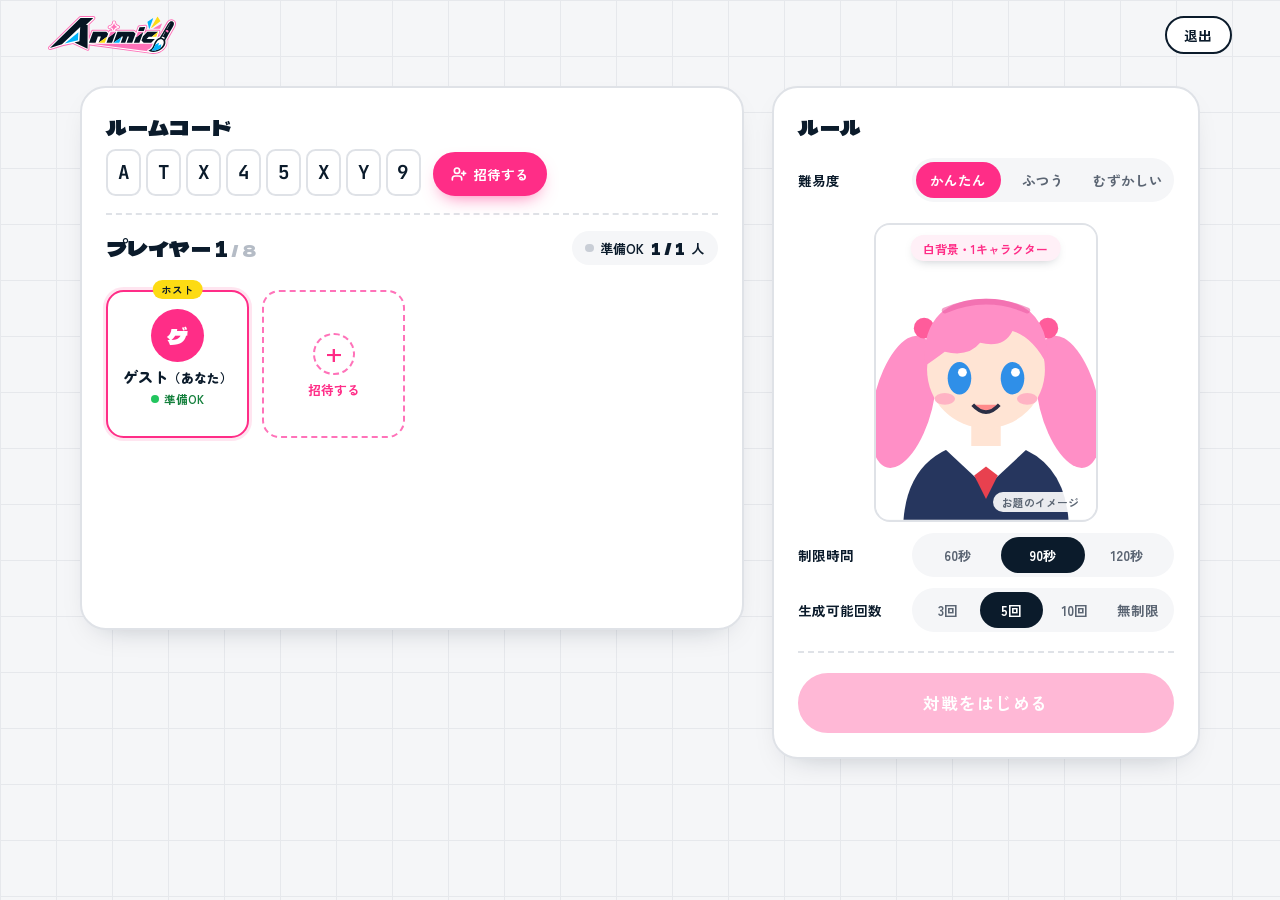
==== commit c56fe338: "feat(mock): スマホ・タブレットの画面をアプリ風に作り直す - スマホ幅で上部にアプリバー、主な操作を画面下にまとめる（トップ・ログイン・ロビー・対戦・結果・規約） - トップのスマホ表示:" ====
--- a/lobby.html
+++ b/lobby.html
@@ -56,6 +56,14 @@
         cursor: pointer;
       }
 
+      /* スマホのアプリバー・コードのチップ・下部バーの準備状況は、スマホだけで出す */
+      .bar-room,
+      .code-chip,
+      .go-status,
+      .leave svg {
+        display: none;
+      }
+
       .lobby {
         position: relative;
         z-index: 1;
@@ -681,12 +689,331 @@
 
       }
 
+      /* ---------- スマホ: アプリ風の画面 ---------- */
       @media (max-width: 560px) {
+        /* 上部のアプリバー: ロゴ・ルームコード・退出を1行に */
+        .bar {
+          position: sticky;
+          top: 0;
+          display: grid;
+          grid-template-columns: auto minmax(0, 1fr) auto;
+          gap: 0.5rem;
+          min-height: calc(56px + env(safe-area-inset-top, 0px));
+          padding: env(safe-area-inset-top, 0px) 16px 0;
+          background: rgb(255 255 255 / 0.92);
+          border-bottom: 1px solid var(--edge);
+          backdrop-filter: blur(10px);
+        }
+        .bar img {
+          width: 5.6rem;
+        }
+        .bar-room {
+          justify-self: center;
+          display: inline-flex;
+          align-items: center;
+          gap: 0.45rem;
+          min-height: 40px;
+          padding: 0 0.85rem;
+          border: 0;
+          border-radius: 999px;
+          background: var(--ground);
+          color: var(--ink);
+          font: inherit;
+          cursor: pointer;
+        }
+        .bar-room-label {
+          white-space: nowrap;
+          font-size: 0.68rem;
+          font-weight: 700;
+          color: var(--muted);
+        }
+        .bar-room-code {
+          font-family: var(--mono);
+          font-weight: 700;
+          font-size: 0.9rem;
+          letter-spacing: 0.08em;
+        }
+        .leave {
+          display: grid;
+          place-items: center;
+          width: 44px;
+          height: 44px;
+          margin-right: -6px;
+          padding: 0;
+          border: 0;
+          background: none;
+        }
+        .leave svg {
+          display: block;
+        }
+        .leave-label {
+          position: absolute;
+          width: 1px;
+          height: 1px;
+          overflow: hidden;
+          clip-path: inset(50%);
+        }
+
+        .lobby {
+          gap: 12px;
+          padding: 12px 16px calc(7rem + env(safe-area-inset-bottom, 0px));
+        }
+        .card-box {
+          gap: 0.9rem;
+          padding: 16px;
+          border-radius: 20px;
+        }
+        .box-head h2,
+        #players-title,
+        .count,
+        .room-label {
+          font-size: 1.1rem;
+        }
+
+        /* ルームコード: 8マスの代わりに、タップでコピーできる1行のチップと招待ボタン */
+        .players-head {
+          padding-bottom: 1rem;
+        }
+        .room-card {
+          grid-template-columns: minmax(0, 1fr) auto;
+          align-items: stretch;
+          gap: 0.5rem;
+        }
+        .room-card .code {
+          display: none;
+        }
+        .code-chip {
+          display: flex;
+          align-items: center;
+          justify-content: space-between;
+          gap: 0.5rem;
+          min-width: 0;
+          min-height: 52px;
+          padding: 0 0.8rem;
+          border: 2px dashed var(--line);
+          border-radius: 14px;
+          background: var(--ground);
+          color: var(--ink);
+          font: inherit;
+          cursor: pointer;
+        }
+        .code-chip:active {
+          background: #eceef2;
+        }
+        .code-chip-text {
+          font-family: var(--mono);
+          font-weight: 700;
+          font-size: clamp(1rem, 5.4vw, 1.35rem);
+          letter-spacing: 0.12em;
+          white-space: nowrap;
+          overflow: hidden;
+        }
+        .code-chip svg {
+          flex: none;
+          color: var(--muted);
+        }
+        .room-card .btn-s {
+          min-height: 52px;
+          padding: 0 1rem;
+          border-radius: 14px;
+          font-size: 0.9rem;
+        }
+
+        /* プレイヤー: アバター・名前・準備状況を並べた一覧の行 */
+        .players-title-row {
+          flex-wrap: nowrap;
+        }
         .players {
-          grid-template-columns: repeat(2, minmax(0, 1fr));
-          grid-template-rows: repeat(4, minmax(9.2rem, auto));
-        }
-
+          display: flex;
+          flex-direction: column;
+          gap: 8px;
+          padding: 0;
+        }
+        .player {
+          display: grid;
+          grid-template-columns: 44px minmax(0, 1fr) auto;
+          grid-template-areas:
+            "avatar name tag"
+            "avatar ready tag";
+          justify-items: start;
+          align-items: center;
+          gap: 0.1rem 0.8rem;
+          min-height: 64px;
+          padding: 10px 12px;
+          border-width: 1.5px;
+          border-radius: 16px;
+          text-align: left;
+        }
+        .player.is-me {
+          background: #fff7fb;
+          box-shadow: none;
+        }
+        .player .avatar {
+          grid-area: avatar;
+          width: 44px;
+          height: 44px;
+          font-size: 1.1rem;
+        }
+        .player .name {
+          grid-area: name;
+          align-self: end;
+          font-size: 1rem;
+        }
+        .player .name small {
+          white-space: nowrap;
+          font-size: 0.72rem;
+          color: var(--muted);
+        }
+        .player .ready {
+          grid-area: ready;
+          align-self: start;
+          margin: 0;
+        }
+        .player .tag {
+          position: static;
+          grid-area: tag;
+          padding: 0.25rem 0.7rem;
+          font-size: 0.72rem;
+          translate: none;
+        }
+        .player.is-empty {
+          grid-template-areas: "avatar name name";
+          min-height: 60px;
+          border-width: 2px;
+          font-size: 0.95rem;
+        }
+        .player.is-empty .plus {
+          grid-area: avatar;
+          width: 44px;
+          height: 44px;
+        }
+
+        /* ルール: 見出しを上、選択肢を下に。選択肢は48px以上の高さで押しやすく */
+        #rules-edit > div {
+          grid-template-columns: minmax(0, 1fr);
+          gap: 0.45rem;
+        }
+        #rules-edit {
+          gap: 1rem;
+        }
+        .rules dt {
+          font-size: 0.8rem;
+          color: var(--muted);
+        }
+        .seg {
+          padding: 4px;
+        }
+        .seg label {
+          display: grid;
+          place-items: center;
+          min-height: 40px;
+          padding: 0 0.2rem;
+          font-size: 0.9rem;
+        }
+        .level-art {
+          width: min(100%, 12rem);
+          margin-top: 0.2rem;
+        }
+        #rules-view > div:not(.wide) {
+          grid-template-columns: minmax(0, 1fr) auto;
+          min-height: 44px;
+          border-bottom: 1px solid var(--edge);
+        }
+        #rules-view > div:last-child {
+          border-bottom: 0;
+        }
+
+        /* 下部のアクションバー: 準備状況と開始ボタンを横に並べる */
+        .players-title-row .ready-status {
+          display: none;
+        }
+        .go {
+          grid-template-columns: auto minmax(0, 1fr);
+          gap: 0.75rem;
+          padding: 12px 16px max(12px, env(safe-area-inset-bottom, 0px));
+          border-top: 0;
+          border-radius: 20px 20px 0 0;
+          box-shadow: 0 -10px 30px -18px rgb(11 27 43 / 0.4);
+        }
+        .go-status {
+          display: grid;
+          justify-items: center;
+          gap: 0.05rem;
+          margin: 0;
+          min-width: 4.5rem;
+          padding: 0.35rem 0.7rem;
+          border-radius: 14px;
+          background: var(--ground);
+          font-size: 0.68rem;
+          font-weight: 700;
+          color: var(--muted);
+          line-height: 1.3;
+        }
+        .go-status b {
+          font-family: var(--display);
+          font-weight: 400;
+          font-size: 1.05rem;
+          color: var(--ink);
+        }
+        .go-status.is-all {
+          background: #dcfce7;
+          color: #15803d;
+        }
+        .go-status.is-all b {
+          color: #15803d;
+        }
+        .go .pill {
+          min-height: 56px;
+          padding-block: 0;
+          font-size: 1rem;
+        }
+        .go .pill-pink:not(:disabled) {
+          box-shadow: 0 10px 22px -10px rgb(255 45 135 / 0.7);
+        }
+
+        /* 通知は下部のアクションバーの上に出す */
+        .toast {
+          bottom: calc(96px + env(safe-area-inset-bottom, 0px));
+          max-width: calc(100% - 32px);
+          overflow: hidden;
+          text-overflow: ellipsis;
+        }
+
+        /* ダイアログは画面下からのシート */
+        .dialog {
+          width: 100%;
+          max-width: 100%;
+          max-height: 90svh;
+          margin: auto 0 0;
+          border-radius: 20px 20px 0 0;
+        }
+        .dialog .card {
+          padding: 1.5rem 16px max(16px, env(safe-area-inset-bottom, 0px));
+          border-radius: 20px 20px 0 0;
+        }
+        .dialog .card::before {
+          content: "";
+          justify-self: center;
+          width: 40px;
+          height: 5px;
+          margin: -0.6rem 0 -0.4rem;
+          border-radius: 999px;
+          background: var(--line);
+        }
+        .dialog .pill {
+          min-height: 52px;
+          padding-block: 0;
+        }
+      }
+
+      /* 幅の狭いスマホ: コードのチップと招待ボタンを縦に積む */
+      @media (max-width: 359px) {
+        .room-card {
+          grid-template-columns: minmax(0, 1fr);
+        }
+        .bar-room-label {
+          display: none;
+        }
       }
 
       @media (prefers-reduced-motion: reduce) {
@@ -704,7 +1031,15 @@
   <body>
     <header class="bar">
       <a href="index.html"><img src="images/animic-logo.svg" alt="Animic トップ" width="2078" height="607" /></a>
-      <button class="leave" type="button" id="leave">退出</button>
+      <!-- スマホだけ: アプリバーの中央にルームコード（タップでコピー） -->
+      <button class="bar-room" type="button" id="bar-room" aria-label="ルームコードをコピー">
+        <span class="bar-room-label">ルーム</span>
+        <span class="bar-room-code" id="bar-code"></span>
+      </button>
+      <button class="leave" type="button" id="leave" aria-label="退出">
+        <svg width="20" height="20" viewBox="0 0 24 24" fill="none" stroke="currentColor" stroke-width="2.5" stroke-linecap="round" stroke-linejoin="round" aria-hidden="true"><path d="M9 21H5a2 2 0 0 1-2-2V5a2 2 0 0 1 2-2h4" /><path d="M16 17l5-5-5-5" /><path d="M21 12H9" /></svg>
+        <span class="leave-label">退出</span>
+      </button>
     </header>
 
     <main class="lobby">
@@ -714,6 +1049,11 @@
           <div class="room-card">
             <span class="room-label">ルームコード</span>
             <div class="code" id="code"></div>
+            <!-- スマホだけ: 1行のコードをタップでコピー -->
+            <button class="code-chip" type="button" id="code-chip" aria-label="ルームコードをコピー">
+              <span class="code-chip-text" id="code-chip-text"></span>
+              <svg width="18" height="18" viewBox="0 0 24 24" fill="none" stroke="currentColor" stroke-width="2.5" stroke-linecap="round" stroke-linejoin="round" aria-hidden="true"><rect x="9" y="9" width="12" height="12" rx="2" /><path d="M5 15H4a2 2 0 0 1-2-2V4a2 2 0 0 1 2-2h9a2 2 0 0 1 2 2v1" /></svg>
+            </button>
             <button class="btn-s pink" type="button" id="invite">
               <svg width="16" height="16" viewBox="0 0 24 24" fill="none" stroke="currentColor" stroke-width="2.5" stroke-linecap="round" stroke-linejoin="round" aria-hidden="true"><path d="M16 21v-2a4 4 0 0 0-4-4H6a4 4 0 0 0-4 4v2" /><circle cx="9" cy="7" r="4" /><path d="M19 8v6M22 11h-6" /></svg>
               招待する
@@ -786,6 +1126,7 @@
         </dl>
         <div class="divider" aria-hidden="true"></div>
         <div class="go">
+          <p class="go-status" id="go-status-bar" aria-hidden="true"></p>
           <button class="pill pill-pink" type="button" id="start" disabled>対戦をはじめる</button>
           <button class="pill" type="button" id="ready" hidden>準備完了にする</button>
           <p class="note" id="note"></p>
@@ -855,6 +1196,8 @@
       $("code").innerHTML = [...code].map((ch) => `<span>${ch}</span>`).join("");
       $("invite-code").innerHTML = [...code].map((ch) => `<span>${ch}</span>`).join("");
       $("code").setAttribute("aria-label", `ルームコード ${code}`);
+      $("bar-code").textContent = code;
+      $("code-chip-text").textContent = code;
       $("room-url").value = roomUrl;
       playWipeOut();
 
@@ -867,6 +1210,8 @@
         }
       }
       $("copy").addEventListener("click", () => copy(roomUrl, "招待リンクをコピーしました"));
+      $("bar-room").addEventListener("click", () => copy(code, "ルームコードをコピーしました"));
+      $("code-chip").addEventListener("click", () => copy(code, "ルームコードをコピーしました"));
       const openInvite = () => $("invite-dialog").showModal();
       $("invite").addEventListener("click", openInvite);
 
@@ -959,6 +1304,9 @@
         // 開始: ホストは「対戦をはじめる」だけ、ゲストは「準備完了」だけ
         $("go-status").innerHTML = `準備OK <b>${readyCount} / ${count}</b>人`;
         $("go-status").classList.toggle("is-all", count >= 2 && readyCount === count);
+        // スマホの下部バーにも同じ準備状況を出す
+        $("go-status-bar").innerHTML = `準備OK<b>${readyCount}/${count}</b>`;
+        $("go-status-bar").classList.toggle("is-all", count >= 2 && readyCount === count);
         $("start").hidden = !isHost;
         $("start").disabled = !enough;
         $("ready").hidden = isHost;
--- a/transition.css
+++ b/transition.css
@@ -25,6 +25,15 @@
   width: 160%;
   height: 150%;
   transform: translateX(-120%) skewX(-18deg);
+}
+
+/* 縦長の画面: 傾けた帯の上端は右へ、下端は左へ高さの約0.24倍ずれるので、
+   高さに合わせて横に広げ、左上と右下の角まで塗る */
+@media (orientation: portrait) {
+  .wipe-band {
+    left: calc(-30% - 30vh);
+    width: calc(160% + 60vh);
+  }
 }
 
 .wipe-band:nth-child(1) {
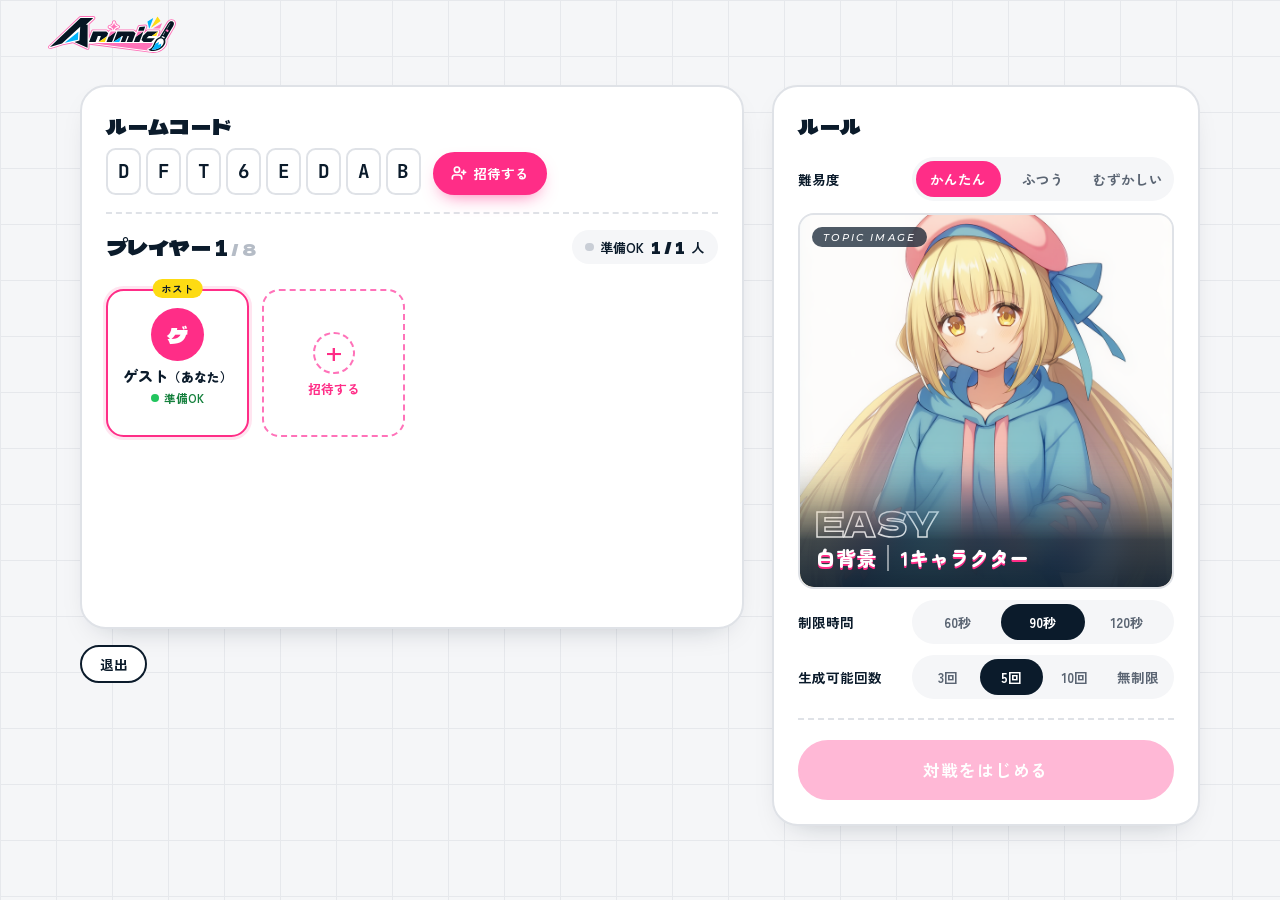
==== commit 6830d588: "feat(mock): ロビーのお題のイメージにサンプル画像を付け、PCの退出をプレイヤーのカードの下に移す - 難易度ごとのサンプル画像（白背景・1人 / 背景あり・1人 / 背景あり・2人）を、 " ====
--- a/lobby.html
+++ b/lobby.html
@@ -64,6 +64,24 @@
         display: none;
       }
 
+      /* PC（2カラム）: 退出はヘッダーではなく、プレイヤーのカードの下に左寄せで置く */
+      main .leave-pc {
+        display: none;
+      }
+      @media (min-width: 821px) {
+        .bar .leave {
+          display: none;
+        }
+        .col-players {
+          display: grid;
+          gap: 1rem;
+        }
+        main .leave-pc {
+          display: inline-block;
+          justify-self: start;
+        }
+      }
+
       .lobby {
         position: relative;
         z-index: 1;
@@ -410,72 +428,117 @@
         cursor: default;
       }
 
-      /* 難易度の説明は、挿絵の画像の上端の中央に前面のレイヤーとして重ね、ピンクで強調する */
-      .level-desc {
+      /* 挿絵の文字: 画像の下端に、濃い色のすりガラスの帯を敷いて白文字を重ねる（白背景の絵でも読めるように）。
+         帯の上端はマスクでぼかして、絵になじませる。英字の小見出し → 難易度の説明（見出しフォント）→ EXTRA の順 */
+      .level-cap {
         position: absolute;
         z-index: 1;
-        top: 0.6rem;
-        left: 50%;
-        display: flex;
-        align-items: center;
-        gap: 0.2rem;
-        margin: 0;
-        padding: 0.3rem 0.8rem;
+        inset: auto 0 0;
+        display: grid;
+        gap: 0.35rem;
+        padding: 4rem 1rem 1rem;
+        background: linear-gradient(to top, rgb(11 27 43 / 0.9), rgb(11 27 43 / 0.72) 40%, rgb(11 27 43 / 0.45));
+        -webkit-backdrop-filter: blur(14px);
+        backdrop-filter: blur(14px);
+        /* 上に向かって緩やかなカーブで消えるように、段階的に薄くする */
+        -webkit-mask-image: linear-gradient(to top, #000 32%, rgb(0 0 0 / 0.78) 50%, rgb(0 0 0 / 0.42) 70%, rgb(0 0 0 / 0.14) 88%, transparent);
+        mask-image: linear-gradient(to top, #000 32%, rgb(0 0 0 / 0.78) 50%, rgb(0 0 0 / 0.42) 70%, rgb(0 0 0 / 0.14) 88%, transparent);
+        color: #fff;
+      }
+
+      /* 左上の小さなタグ（結果画面のお題タグと同じ見た目） */
+      .level-tag {
+        position: absolute;
+        z-index: 1;
+        top: 0.75rem;
+        left: 0.75rem;
+        padding: 0.25rem 0.7rem;
         border-radius: 999px;
-        background: #fff0f7;
-        box-shadow: 0 4px 12px -6px rgb(11 27 43 / 0.35);
-        color: var(--pink);
-        font-size: 0.74rem;
-        font-weight: 700;
-        white-space: nowrap;
-        translate: -50% 0;
-      }
-
-      .level-desc b {
-        margin-left: 0.4rem;
-        padding: 0.05rem 0.4rem;
-        border-radius: 0.3rem;
-        background: var(--ink);
-        color: var(--yellow);
+        background: rgb(11 27 43 / 0.72);
+        -webkit-backdrop-filter: blur(8px);
+        backdrop-filter: blur(8px);
+        color: #fff;
         font-family: var(--latin);
         font-style: italic;
         font-weight: 500;
         font-size: 0.62rem;
-        letter-spacing: 0.1em;
-      }
-
-      /* 難易度の挿絵（仮置き）: 挿絵はすべて縦長（3:4）。幅を抑えて中央に置く */
+        letter-spacing: 0.22em;
+      }
+
+      /* 難易度の英語: 白い輪郭線だけの大きな文字で、帯の主役にする */
+      .level-word {
+        display: flex;
+        align-items: center;
+        gap: 0.6rem;
+        font-family: var(--display);
+        font-size: clamp(1.7rem, 9cqi, 2.2rem); /* 枠の幅の9%。デスクトップで約2.1rem */
+        line-height: 1;
+        letter-spacing: 0.04em;
+        color: transparent;
+        -webkit-text-stroke: 1.5px rgb(255 255 255 / 0.85);
+        paint-order: stroke fill;
+      }
+
+      /* EXTRA は黄色いステッカー風に、少し傾けて英語の横に添える */
+      .level-word b {
+        padding: 0.18rem 0.65rem;
+        border-radius: 999px;
+        background: var(--yellow);
+        color: var(--ink);
+        -webkit-text-stroke: 0;
+        font-family: var(--latin);
+        font-style: italic;
+        font-weight: 500;
+        font-size: 0.72rem;
+        letter-spacing: 0.15em;
+        rotate: -4deg;
+      }
+
+      /* 日本語の説明: 白文字にピンクの落ち影。条件は「・」ではなく細い線で区切る */
+      .level-desc {
+        display: flex;
+        flex-wrap: wrap;
+        align-items: center;
+        margin: 0;
+        font-family: var(--round);
+        font-weight: 900;
+        font-size: clamp(1.05rem, 5.4cqi, 1.3rem);
+        line-height: 1.3;
+        text-shadow: 0 2px 0 var(--pink);
+      }
+
+      .level-desc span + span {
+        margin-left: 0.7rem;
+        padding-left: 0.7rem;
+        border-left: 2px solid rgb(255 255 255 / 0.5);
+      }
+
+      /* 難易度の挿絵: ルール欄の幅いっぱいの正方形にする。サンプル画像は縦長（832×1216）なので、
+         顔が入るように上寄りで切り取る。横に広い画面では高さを 24rem までに抑えて横長の帯にする */
       .level-art {
+        container-type: inline-size; /* 文字の大きさを枠の幅に連動させるため */
         position: relative;
-        display: flex;
-        justify-self: center;
-        width: min(100%, 14rem);
-        margin: 0.6rem auto 0;
-        aspect-ratio: 3 / 4;
+        width: 100%;
+        max-height: 24rem;
+        margin: 0;
+        aspect-ratio: 1;
         overflow: hidden;
         border: 2px solid var(--edge);
         border-radius: 1rem;
         background: var(--ground);
       }
 
-      /* 仮の絵は正方形なので、縦長の枠に合わせて左右を切り取る */
-      .level-art svg {
+      .level-art img {
         display: block;
-        flex: 1;
-        min-width: 0;
+        width: 100%;
         height: 100%;
-      }
-
-      .level-art figcaption {
-        position: absolute;
-        right: 0.5rem;
-        bottom: 0.5rem;
-        padding: 0.12rem 0.55rem;
-        border-radius: 999px;
-        background: rgb(255 255 255 / 0.9);
-        font-size: 0.68rem;
-        font-weight: 700;
-        color: var(--muted);
+        object-fit: cover;
+        object-position: 50% 15%;
+      }
+
+      /* 選んでいない難易度の絵は隠す */
+      .level-art img[hidden] {
+        display: none;
       }
 
       .rules .wide {
@@ -911,7 +974,6 @@
           font-size: 0.9rem;
         }
         .level-art {
-          width: min(100%, 12rem);
           margin-top: 0.2rem;
         }
         #rules-view > div:not(.wide) {
@@ -1004,6 +1066,41 @@
           min-height: 52px;
           padding-block: 0;
         }
+      }
+
+      /* 開始の確認: 準備中の人の一覧 */
+      .waiting {
+        display: grid;
+        gap: 0.4rem;
+        max-height: 12rem;
+        margin: 0;
+        padding: 0;
+        overflow-y: auto;
+        list-style: none;
+      }
+      .waiting li {
+        display: flex;
+        align-items: center;
+        gap: 0.6rem;
+        padding: 0.45rem 0.75rem 0.45rem 0.45rem;
+        border-radius: 999px;
+        background: var(--ground);
+        font-weight: 700;
+      }
+      .waiting .avatar {
+        display: grid;
+        place-items: center;
+        width: 2rem;
+        height: 2rem;
+        border-radius: 50%;
+        background: var(--c);
+        color: var(--on);
+        font-size: 0.9rem;
+      }
+      .waiting small {
+        margin-left: auto;
+        color: var(--muted);
+        font-size: 0.8rem;
       }
 
       /* 幅の狭いスマホ: コードのチップと招待ボタンを縦に積む */
@@ -1044,28 +1141,32 @@
 
     <main class="lobby">
       <!-- 上にルームコードと招待、その下にプレイヤー -->
-      <section class="card-box" aria-labelledby="players-title" data-enter>
-        <div class="players-head">
-          <div class="room-card">
-            <span class="room-label">ルームコード</span>
-            <div class="code" id="code"></div>
-            <!-- スマホだけ: 1行のコードをタップでコピー -->
-            <button class="code-chip" type="button" id="code-chip" aria-label="ルームコードをコピー">
-              <span class="code-chip-text" id="code-chip-text"></span>
-              <svg width="18" height="18" viewBox="0 0 24 24" fill="none" stroke="currentColor" stroke-width="2.5" stroke-linecap="round" stroke-linejoin="round" aria-hidden="true"><rect x="9" y="9" width="12" height="12" rx="2" /><path d="M5 15H4a2 2 0 0 1-2-2V4a2 2 0 0 1 2-2h9a2 2 0 0 1 2 2v1" /></svg>
-            </button>
-            <button class="btn-s pink" type="button" id="invite">
-              <svg width="16" height="16" viewBox="0 0 24 24" fill="none" stroke="currentColor" stroke-width="2.5" stroke-linecap="round" stroke-linejoin="round" aria-hidden="true"><path d="M16 21v-2a4 4 0 0 0-4-4H6a4 4 0 0 0-4 4v2" /><circle cx="9" cy="7" r="4" /><path d="M19 8v6M22 11h-6" /></svg>
-              招待する
-            </button>
+      <!-- PCでは、退出をこのカードのすぐ下に左寄せで置く -->
+      <div class="col-players">
+        <section class="card-box" aria-labelledby="players-title" data-enter>
+          <div class="players-head">
+            <div class="room-card">
+              <span class="room-label">ルームコード</span>
+              <div class="code" id="code"></div>
+              <!-- スマホだけ: 1行のコードをタップでコピー -->
+              <button class="code-chip" type="button" id="code-chip" aria-label="ルームコードをコピー">
+                <span class="code-chip-text" id="code-chip-text"></span>
+                <svg width="18" height="18" viewBox="0 0 24 24" fill="none" stroke="currentColor" stroke-width="2.5" stroke-linecap="round" stroke-linejoin="round" aria-hidden="true"><rect x="9" y="9" width="12" height="12" rx="2" /><path d="M5 15H4a2 2 0 0 1-2-2V4a2 2 0 0 1 2-2h9a2 2 0 0 1 2 2v1" /></svg>
+              </button>
+              <button class="btn-s pink" type="button" id="invite">
+                <svg width="16" height="16" viewBox="0 0 24 24" fill="none" stroke="currentColor" stroke-width="2.5" stroke-linecap="round" stroke-linejoin="round" aria-hidden="true"><path d="M16 21v-2a4 4 0 0 0-4-4H6a4 4 0 0 0-4 4v2" /><circle cx="9" cy="7" r="4" /><path d="M19 8v6M22 11h-6" /></svg>
+                招待する
+              </button>
+            </div>
           </div>
-        </div>
-        <div class="players-title-row">
-          <h2 id="players-title">プレイヤー <span class="count" id="member-count" aria-live="polite">1<small> / 8</small></span></h2>
-          <p class="ready-status" id="go-status" aria-live="polite"></p>
-        </div>
-        <ul class="players" id="players"></ul>
-      </section>
+          <div class="players-title-row">
+            <h2 id="players-title">プレイヤー <span class="count" id="member-count" aria-live="polite">1<small> / 8</small></span></h2>
+            <p class="ready-status" id="go-status" aria-live="polite"></p>
+          </div>
+          <ul class="players" id="players"></ul>
+        </section>
+        <button class="leave leave-pc" type="button">退出</button>
+      </div>
 
       <!-- ルールと開始 -->
       <section class="card-box go-card" aria-labelledby="rules-title" data-enter="fade">
@@ -1086,8 +1187,11 @@
           </div>
           <div class="wide">
             <figure class="level-art" data-level-art>
-              <p class="level-desc" data-level-desc></p>
-              <figcaption>お題のイメージ</figcaption>
+              <span class="level-tag">TOPIC IMAGE</span>
+              <figcaption class="level-cap">
+                <span class="level-word" data-level-word></span>
+                <p class="level-desc" data-level-desc></p>
+              </figcaption>
             </figure>
           </div>
           <div>
@@ -1117,8 +1221,11 @@
           <div><dt>難易度</dt><dd class="summary" id="view-level"></dd></div>
           <div class="wide">
             <figure class="level-art" data-level-art>
-              <p class="level-desc" data-level-desc></p>
-              <figcaption>お題のイメージ</figcaption>
+              <span class="level-tag">TOPIC IMAGE</span>
+              <figcaption class="level-cap">
+                <span class="level-word" data-level-word></span>
+                <p class="level-desc" data-level-desc></p>
+              </figcaption>
             </figure>
           </div>
           <div><dt>制限時間</dt><dd class="summary" id="view-time"></dd></div>
@@ -1159,6 +1266,18 @@
       </form>
     </dialog>
 
+    <dialog class="dialog" id="start-dialog" aria-labelledby="start-title">
+      <form class="card" method="dialog">
+        <h1 id="start-title">全員の準備がまだです</h1>
+        <p class="sub" id="start-sub"></p>
+        <ul class="waiting" id="waiting"></ul>
+        <div class="dialog-actions">
+          <button class="pill" value="cancel">待つ</button>
+          <button class="pill pill-pink" value="start">このままはじめる</button>
+        </div>
+      </form>
+    </dialog>
+
     <div class="countdown" id="countdown" hidden>
       <p class="countdown-label" id="countdown-label">かんたん・90秒</p>
       <div class="countdown-num" id="countdown-num">3</div>
@@ -1166,7 +1285,6 @@
     </div>
 
     <script src="common.js"></script>
-    <script src="art.js"></script>
     <script>
       const $ = (id) => document.getElementById(id);
       const q = params();
@@ -1231,30 +1349,31 @@
         }
       })();
 
-      // 難易度の説明は、選んでいるものだけを表示する
+      // 難易度の英語と説明。選んでいるものだけを挿絵の上に表示する
       const LEVELS = {
-        かんたん: "白背景・1キャラクター",
-        ふつう: "背景あり・1キャラクター",
-        むずかしい: "背景あり・2キャラクター<b>EXTRA</b>",
+        かんたん: { en: "EASY", desc: ["白背景", "1キャラクター"] },
+        ふつう: { en: "NORMAL", desc: ["背景あり", "1キャラクター"] },
+        むずかしい: { en: "HARD", desc: ["背景あり", "2キャラクター"], extra: true },
       };
-      // 挿絵（仮置き）: お題の条件に合わせて、背景の有無とキャラクターの人数を変える
+      // 挿絵: お題の条件（背景の有無・キャラクターの人数）に合わせたサンプル画像
       const LEVEL_ART = {
-        かんたん: [{ ...ART_TOPIC, bg: "white" }],
-        ふつう: [{ ...ART_TOPIC, bg: "room" }],
-        むずかしい: [
-          { ...ART_TOPIC, bg: "sky" },
-          { hair: "blonde", style: "bob", eyes: "red", outfit: "hoodie", face: "wink", bg: "sky" },
-        ],
+        かんたん: "images/sample-solo-white-bg.png",
+        ふつう: "images/sample-solo-with-bg.png",
+        むずかしい: "images/sample-duo-with-bg.png",
       };
+      // 3枚とも最初から置いておき、選んでいる難易度の絵だけを見せる（切り替えのたびに読み込み待ちにならないように）
+      document.querySelectorAll("[data-level-art]").forEach((fig) => {
+        const imgs = Object.entries(LEVEL_ART).map(
+          ([level, src]) => `<img src="${src}" alt="${level}のお題のイメージ" width="832" height="1216" data-level="${level}" decoding="async" hidden />`,
+        );
+        fig.insertAdjacentHTML("afterbegin", imgs.join(""));
+      });
       function renderLevel() {
         const level = document.querySelector("[name=level]:checked").value;
-        document.querySelectorAll("[data-level-desc]").forEach((el) => (el.innerHTML = LEVELS[level]));
-        const arts = LEVEL_ART[level];
-        document.querySelectorAll("[data-level-art]").forEach((fig) => {
-          fig.querySelectorAll("svg").forEach((svg) => svg.remove());
-          const svgs = arts.map((f) => artSvg(f, `${level}のお題のイメージ`).replace("<svg ", '<svg preserveAspectRatio="xMidYMid slice" '));
-          fig.insertAdjacentHTML("afterbegin", svgs.join(""));
-        });
+        const lv = LEVELS[level];
+        document.querySelectorAll("[data-level-word]").forEach((el) => (el.innerHTML = `${lv.en}${lv.extra ? "<b>EXTRA</b>" : ""}`));
+        document.querySelectorAll("[data-level-desc]").forEach((el) => (el.innerHTML = lv.desc.map((t) => `<span>${t}</span>`).join("")));
+        document.querySelectorAll("[data-level-art] img").forEach((img) => (img.hidden = img.dataset.level !== level));
       }
       document.querySelectorAll("[name=level]").forEach((i) => i.addEventListener("change", renderLevel));
       renderLevel();
@@ -1341,7 +1460,22 @@
         }
       });
 
-      $("start").addEventListener("click", startCountdown);
+      // 準備中の人がいるときは、そのまま始めてよいか確認する
+      $("start").addEventListener("click", () => {
+        const waiting = players.filter((p) => !p.ready);
+        if (!waiting.length) return startCountdown();
+        $("start-sub").textContent = `準備中の人が${waiting.length}人います。このまま対戦をはじめますか？`;
+        $("waiting").innerHTML = waiting
+          .map((p) => {
+            const [bg, fg] = COLORS[players.indexOf(p) % COLORS.length];
+            return `<li style="--c:${bg};--on:${fg}"><span class="avatar" aria-hidden="true">${escapeHtml([...p.name][0])}</span>${escapeHtml(p.name)}<small>準備中</small></li>`;
+          })
+          .join("");
+        $("start-dialog").showModal();
+      });
+      $("start-dialog").addEventListener("close", () => {
+        if ($("start-dialog").returnValue === "start") startCountdown();
+      });
 
       async function startCountdown() {
         const level = document.querySelector("[name=level]:checked").value;
@@ -1367,7 +1501,7 @@
       }
 
       // 退出
-      $("leave").addEventListener("click", () => $("leave-dialog").showModal());
+      document.querySelectorAll(".leave").forEach((b) => b.addEventListener("click", () => $("leave-dialog").showModal()));
       $("leave-dialog").addEventListener("close", () => {
         if ($("leave-dialog").returnValue === "leave") go("index.html");
       });
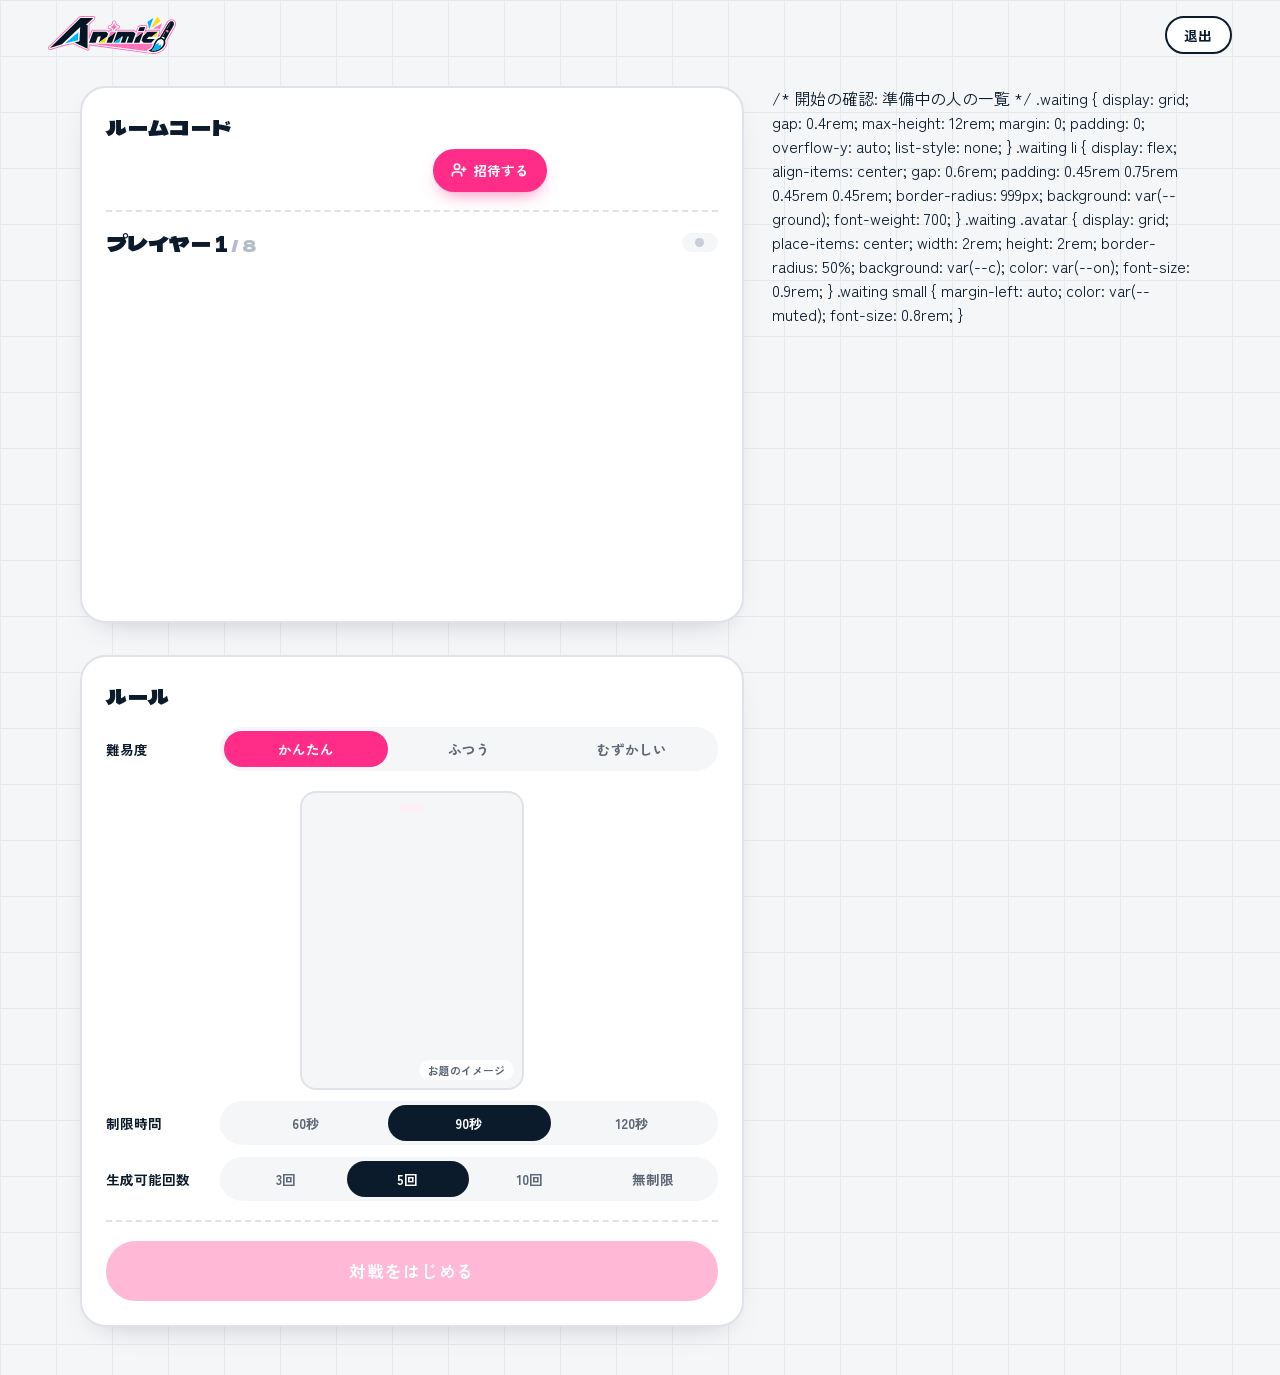
==== commit 1db8fa04: "feat(mock): ロビーで準備中の人がいるときは、開始前に確認ダイアログを出す 準備中の人の一覧を見せて、「待つ」か「このままはじめる」を選べるようにする。  Co-Authored-By: C" ====
--- a/lobby.html
+++ b/lobby.html
@@ -64,24 +64,6 @@
         display: none;
       }
 
-      /* PC（2カラム）: 退出はヘッダーではなく、プレイヤーのカードの下に左寄せで置く */
-      main .leave-pc {
-        display: none;
-      }
-      @media (min-width: 821px) {
-        .bar .leave {
-          display: none;
-        }
-        .col-players {
-          display: grid;
-          gap: 1rem;
-        }
-        main .leave-pc {
-          display: inline-block;
-          justify-self: start;
-        }
-      }
-
       .lobby {
         position: relative;
         z-index: 1;
@@ -428,117 +410,72 @@
         cursor: default;
       }
 
-      /* 挿絵の文字: 画像の下端に、濃い色のすりガラスの帯を敷いて白文字を重ねる（白背景の絵でも読めるように）。
-         帯の上端はマスクでぼかして、絵になじませる。英字の小見出し → 難易度の説明（見出しフォント）→ EXTRA の順 */
-      .level-cap {
+      /* 難易度の説明は、挿絵の画像の上端の中央に前面のレイヤーとして重ね、ピンクで強調する */
+      .level-desc {
         position: absolute;
         z-index: 1;
-        inset: auto 0 0;
-        display: grid;
-        gap: 0.35rem;
-        padding: 4rem 1rem 1rem;
-        background: linear-gradient(to top, rgb(11 27 43 / 0.9), rgb(11 27 43 / 0.72) 40%, rgb(11 27 43 / 0.45));
-        -webkit-backdrop-filter: blur(14px);
-        backdrop-filter: blur(14px);
-        /* 上に向かって緩やかなカーブで消えるように、段階的に薄くする */
-        -webkit-mask-image: linear-gradient(to top, #000 32%, rgb(0 0 0 / 0.78) 50%, rgb(0 0 0 / 0.42) 70%, rgb(0 0 0 / 0.14) 88%, transparent);
-        mask-image: linear-gradient(to top, #000 32%, rgb(0 0 0 / 0.78) 50%, rgb(0 0 0 / 0.42) 70%, rgb(0 0 0 / 0.14) 88%, transparent);
-        color: #fff;
-      }
-
-      /* 左上の小さなタグ（結果画面のお題タグと同じ見た目） */
-      .level-tag {
-        position: absolute;
-        z-index: 1;
-        top: 0.75rem;
-        left: 0.75rem;
-        padding: 0.25rem 0.7rem;
+        top: 0.6rem;
+        left: 50%;
+        display: flex;
+        align-items: center;
+        gap: 0.2rem;
+        margin: 0;
+        padding: 0.3rem 0.8rem;
         border-radius: 999px;
-        background: rgb(11 27 43 / 0.72);
-        -webkit-backdrop-filter: blur(8px);
-        backdrop-filter: blur(8px);
-        color: #fff;
+        background: #fff0f7;
+        box-shadow: 0 4px 12px -6px rgb(11 27 43 / 0.35);
+        color: var(--pink);
+        font-size: 0.74rem;
+        font-weight: 700;
+        white-space: nowrap;
+        translate: -50% 0;
+      }
+
+      .level-desc b {
+        margin-left: 0.4rem;
+        padding: 0.05rem 0.4rem;
+        border-radius: 0.3rem;
+        background: var(--ink);
+        color: var(--yellow);
         font-family: var(--latin);
         font-style: italic;
         font-weight: 500;
         font-size: 0.62rem;
-        letter-spacing: 0.22em;
-      }
-
-      /* 難易度の英語: 白い輪郭線だけの大きな文字で、帯の主役にする */
-      .level-word {
+        letter-spacing: 0.1em;
+      }
+
+      /* 難易度の挿絵（仮置き）: 挿絵はすべて縦長（3:4）。幅を抑えて中央に置く */
+      .level-art {
+        position: relative;
         display: flex;
-        align-items: center;
-        gap: 0.6rem;
-        font-family: var(--display);
-        font-size: clamp(1.7rem, 9cqi, 2.2rem); /* 枠の幅の9%。デスクトップで約2.1rem */
-        line-height: 1;
-        letter-spacing: 0.04em;
-        color: transparent;
-        -webkit-text-stroke: 1.5px rgb(255 255 255 / 0.85);
-        paint-order: stroke fill;
-      }
-
-      /* EXTRA は黄色いステッカー風に、少し傾けて英語の横に添える */
-      .level-word b {
-        padding: 0.18rem 0.65rem;
-        border-radius: 999px;
-        background: var(--yellow);
-        color: var(--ink);
-        -webkit-text-stroke: 0;
-        font-family: var(--latin);
-        font-style: italic;
-        font-weight: 500;
-        font-size: 0.72rem;
-        letter-spacing: 0.15em;
-        rotate: -4deg;
-      }
-
-      /* 日本語の説明: 白文字にピンクの落ち影。条件は「・」ではなく細い線で区切る */
-      .level-desc {
-        display: flex;
-        flex-wrap: wrap;
-        align-items: center;
-        margin: 0;
-        font-family: var(--round);
-        font-weight: 900;
-        font-size: clamp(1.05rem, 5.4cqi, 1.3rem);
-        line-height: 1.3;
-        text-shadow: 0 2px 0 var(--pink);
-      }
-
-      .level-desc span + span {
-        margin-left: 0.7rem;
-        padding-left: 0.7rem;
-        border-left: 2px solid rgb(255 255 255 / 0.5);
-      }
-
-      /* 難易度の挿絵: ルール欄の幅いっぱいの正方形にする。サンプル画像は縦長（832×1216）なので、
-         顔が入るように上寄りで切り取る。横に広い画面では高さを 24rem までに抑えて横長の帯にする */
-      .level-art {
-        container-type: inline-size; /* 文字の大きさを枠の幅に連動させるため */
-        position: relative;
-        width: 100%;
-        max-height: 24rem;
-        margin: 0;
-        aspect-ratio: 1;
+        justify-self: center;
+        width: min(100%, 14rem);
+        margin: 0.6rem auto 0;
+        aspect-ratio: 3 / 4;
         overflow: hidden;
         border: 2px solid var(--edge);
         border-radius: 1rem;
         background: var(--ground);
       }
 
-      .level-art img {
+      /* 仮の絵は正方形なので、縦長の枠に合わせて左右を切り取る */
+      .level-art svg {
         display: block;
-        width: 100%;
+        flex: 1;
+        min-width: 0;
         height: 100%;
-        object-fit: cover;
-        object-position: 50% 15%;
-      }
-
-      /* 選んでいない難易度の絵は隠す */
-      .level-art img[hidden] {
-        display: none;
+      }
+
+      .level-art figcaption {
+        position: absolute;
+        right: 0.5rem;
+        bottom: 0.5rem;
+        padding: 0.12rem 0.55rem;
+        border-radius: 999px;
+        background: rgb(255 255 255 / 0.9);
+        font-size: 0.68rem;
+        font-weight: 700;
+        color: var(--muted);
       }
 
       .rules .wide {
@@ -974,6 +911,7 @@
           font-size: 0.9rem;
         }
         .level-art {
+          width: min(100%, 12rem);
           margin-top: 0.2rem;
         }
         #rules-view > div:not(.wide) {
@@ -1066,41 +1004,6 @@
           min-height: 52px;
           padding-block: 0;
         }
-      }
-
-      /* 開始の確認: 準備中の人の一覧 */
-      .waiting {
-        display: grid;
-        gap: 0.4rem;
-        max-height: 12rem;
-        margin: 0;
-        padding: 0;
-        overflow-y: auto;
-        list-style: none;
-      }
-      .waiting li {
-        display: flex;
-        align-items: center;
-        gap: 0.6rem;
-        padding: 0.45rem 0.75rem 0.45rem 0.45rem;
-        border-radius: 999px;
-        background: var(--ground);
-        font-weight: 700;
-      }
-      .waiting .avatar {
-        display: grid;
-        place-items: center;
-        width: 2rem;
-        height: 2rem;
-        border-radius: 50%;
-        background: var(--c);
-        color: var(--on);
-        font-size: 0.9rem;
-      }
-      .waiting small {
-        margin-left: auto;
-        color: var(--muted);
-        font-size: 0.8rem;
       }
 
       /* 幅の狭いスマホ: コードのチップと招待ボタンを縦に積む */
@@ -1141,34 +1044,65 @@
 
     <main class="lobby">
       <!-- 上にルームコードと招待、その下にプレイヤー -->
-      <!-- PCでは、退出をこのカードのすぐ下に左寄せで置く -->
-      <div class="col-players">
-        <section class="card-box" aria-labelledby="players-title" data-enter>
-          <div class="players-head">
-            <div class="room-card">
-              <span class="room-label">ルームコード</span>
-              <div class="code" id="code"></div>
-              <!-- スマホだけ: 1行のコードをタップでコピー -->
-              <button class="code-chip" type="button" id="code-chip" aria-label="ルームコードをコピー">
-                <span class="code-chip-text" id="code-chip-text"></span>
-                <svg width="18" height="18" viewBox="0 0 24 24" fill="none" stroke="currentColor" stroke-width="2.5" stroke-linecap="round" stroke-linejoin="round" aria-hidden="true"><rect x="9" y="9" width="12" height="12" rx="2" /><path d="M5 15H4a2 2 0 0 1-2-2V4a2 2 0 0 1 2-2h9a2 2 0 0 1 2 2v1" /></svg>
-              </button>
-              <button class="btn-s pink" type="button" id="invite">
-                <svg width="16" height="16" viewBox="0 0 24 24" fill="none" stroke="currentColor" stroke-width="2.5" stroke-linecap="round" stroke-linejoin="round" aria-hidden="true"><path d="M16 21v-2a4 4 0 0 0-4-4H6a4 4 0 0 0-4 4v2" /><circle cx="9" cy="7" r="4" /><path d="M19 8v6M22 11h-6" /></svg>
-                招待する
-              </button>
-            </div>
+      <section class="card-box" aria-labelledby="players-title" data-enter>
+        <div class="players-head">
+          <div class="room-card">
+            <span class="room-label">ルームコード</span>
+            <div class="code" id="code"></div>
+            <!-- スマホだけ: 1行のコードをタップでコピー -->
+            <button class="code-chip" type="button" id="code-chip" aria-label="ルームコードをコピー">
+              <span class="code-chip-text" id="code-chip-text"></span>
+              <svg width="18" height="18" viewBox="0 0 24 24" fill="none" stroke="currentColor" stroke-width="2.5" stroke-linecap="round" stroke-linejoin="round" aria-hidden="true"><rect x="9" y="9" width="12" height="12" rx="2" /><path d="M5 15H4a2 2 0 0 1-2-2V4a2 2 0 0 1 2-2h9a2 2 0 0 1 2 2v1" /></svg>
+            </button>
+            <button class="btn-s pink" type="button" id="invite">
+              <svg width="16" height="16" viewBox="0 0 24 24" fill="none" stroke="currentColor" stroke-width="2.5" stroke-linecap="round" stroke-linejoin="round" aria-hidden="true"><path d="M16 21v-2a4 4 0 0 0-4-4H6a4 4 0 0 0-4 4v2" /><circle cx="9" cy="7" r="4" /><path d="M19 8v6M22 11h-6" /></svg>
+              招待する
+            </button>
           </div>
-          <div class="players-title-row">
-            <h2 id="players-title">プレイヤー <span class="count" id="member-count" aria-live="polite">1<small> / 8</small></span></h2>
-            <p class="ready-status" id="go-status" aria-live="polite"></p>
-          </div>
-          <ul class="players" id="players"></ul>
-        </section>
-        <button class="leave leave-pc" type="button">退出</button>
-      </div>
+        </div>
+        <div class="players-title-row">
+          <h2 id="players-title">プレイヤー <span class="count" id="member-count" aria-live="polite">1<small> / 8</small></span></h2>
+          <p class="ready-status" id="go-status" aria-live="polite"></p>
+        </div>
+        <ul class="players" id="players"></ul>
+      </section>
 
       <!-- ルールと開始 -->
+      /* 開始の確認: 準備中の人の一覧 */
+      .waiting {
+        display: grid;
+        gap: 0.4rem;
+        max-height: 12rem;
+        margin: 0;
+        padding: 0;
+        overflow-y: auto;
+        list-style: none;
+      }
+      .waiting li {
+        display: flex;
+        align-items: center;
+        gap: 0.6rem;
+        padding: 0.45rem 0.75rem 0.45rem 0.45rem;
+        border-radius: 999px;
+        background: var(--ground);
+        font-weight: 700;
+      }
+      .waiting .avatar {
+        display: grid;
+        place-items: center;
+        width: 2rem;
+        height: 2rem;
+        border-radius: 50%;
+        background: var(--c);
+        color: var(--on);
+        font-size: 0.9rem;
+      }
+      .waiting small {
+        margin-left: auto;
+        color: var(--muted);
+        font-size: 0.8rem;
+      }
+
       <section class="card-box go-card" aria-labelledby="rules-title" data-enter="fade">
         <div class="box-head">
           <h2 id="rules-title">ルール</h2>
@@ -1187,11 +1121,8 @@
           </div>
           <div class="wide">
             <figure class="level-art" data-level-art>
-              <span class="level-tag">TOPIC IMAGE</span>
-              <figcaption class="level-cap">
-                <span class="level-word" data-level-word></span>
-                <p class="level-desc" data-level-desc></p>
-              </figcaption>
+              <p class="level-desc" data-level-desc></p>
+              <figcaption>お題のイメージ</figcaption>
             </figure>
           </div>
           <div>
@@ -1221,11 +1152,8 @@
           <div><dt>難易度</dt><dd class="summary" id="view-level"></dd></div>
           <div class="wide">
             <figure class="level-art" data-level-art>
-              <span class="level-tag">TOPIC IMAGE</span>
-              <figcaption class="level-cap">
-                <span class="level-word" data-level-word></span>
-                <p class="level-desc" data-level-desc></p>
-              </figcaption>
+              <p class="level-desc" data-level-desc></p>
+              <figcaption>お題のイメージ</figcaption>
             </figure>
           </div>
           <div><dt>制限時間</dt><dd class="summary" id="view-time"></dd></div>
@@ -1266,18 +1194,6 @@
       </form>
     </dialog>
 
-    <dialog class="dialog" id="start-dialog" aria-labelledby="start-title">
-      <form class="card" method="dialog">
-        <h1 id="start-title">全員の準備がまだです</h1>
-        <p class="sub" id="start-sub"></p>
-        <ul class="waiting" id="waiting"></ul>
-        <div class="dialog-actions">
-          <button class="pill" value="cancel">待つ</button>
-          <button class="pill pill-pink" value="start">このままはじめる</button>
-        </div>
-      </form>
-    </dialog>
-
     <div class="countdown" id="countdown" hidden>
       <p class="countdown-label" id="countdown-label">かんたん・90秒</p>
       <div class="countdown-num" id="countdown-num">3</div>
@@ -1285,6 +1201,7 @@
     </div>
 
     <script src="common.js"></script>
+    <script src="art.js"></script>
     <script>
       const $ = (id) => document.getElementById(id);
       const q = params();
@@ -1349,31 +1266,42 @@
         }
       })();
 
-      // 難易度の英語と説明。選んでいるものだけを挿絵の上に表示する
+    <dialog class="dialog" id="start-dialog" aria-labelledby="start-title">
+      <form class="card" method="dialog">
+        <h1 id="start-title">全員の準備がまだです</h1>
+        <p class="sub" id="start-sub"></p>
+        <ul class="waiting" id="waiting"></ul>
+        <div class="dialog-actions">
+          <button class="pill" value="cancel">待つ</button>
+          <button class="pill pill-pink" value="start">このままはじめる</button>
+        </div>
+      </form>
+    </dialog>
+
+      // 難易度の説明は、選んでいるものだけを表示する
       const LEVELS = {
-        かんたん: { en: "EASY", desc: ["白背景", "1キャラクター"] },
-        ふつう: { en: "NORMAL", desc: ["背景あり", "1キャラクター"] },
-        むずかしい: { en: "HARD", desc: ["背景あり", "2キャラクター"], extra: true },
+        かんたん: "白背景・1キャラクター",
+        ふつう: "背景あり・1キャラクター",
+        むずかしい: "背景あり・2キャラクター<b>EXTRA</b>",
       };
-      // 挿絵: お題の条件（背景の有無・キャラクターの人数）に合わせたサンプル画像
+      // 挿絵（仮置き）: お題の条件に合わせて、背景の有無とキャラクターの人数を変える
       const LEVEL_ART = {
-        かんたん: "images/sample-solo-white-bg.png",
-        ふつう: "images/sample-solo-with-bg.png",
-        むずかしい: "images/sample-duo-with-bg.png",
+        かんたん: [{ ...ART_TOPIC, bg: "white" }],
+        ふつう: [{ ...ART_TOPIC, bg: "room" }],
+        むずかしい: [
+          { ...ART_TOPIC, bg: "sky" },
+          { hair: "blonde", style: "bob", eyes: "red", outfit: "hoodie", face: "wink", bg: "sky" },
+        ],
       };
-      // 3枚とも最初から置いておき、選んでいる難易度の絵だけを見せる（切り替えのたびに読み込み待ちにならないように）
-      document.querySelectorAll("[data-level-art]").forEach((fig) => {
-        const imgs = Object.entries(LEVEL_ART).map(
-          ([level, src]) => `<img src="${src}" alt="${level}のお題のイメージ" width="832" height="1216" data-level="${level}" decoding="async" hidden />`,
-        );
-        fig.insertAdjacentHTML("afterbegin", imgs.join(""));
-      });
       function renderLevel() {
         const level = document.querySelector("[name=level]:checked").value;
-        const lv = LEVELS[level];
-        document.querySelectorAll("[data-level-word]").forEach((el) => (el.innerHTML = `${lv.en}${lv.extra ? "<b>EXTRA</b>" : ""}`));
-        document.querySelectorAll("[data-level-desc]").forEach((el) => (el.innerHTML = lv.desc.map((t) => `<span>${t}</span>`).join("")));
-        document.querySelectorAll("[data-level-art] img").forEach((img) => (img.hidden = img.dataset.level !== level));
+        document.querySelectorAll("[data-level-desc]").forEach((el) => (el.innerHTML = LEVELS[level]));
+        const arts = LEVEL_ART[level];
+        document.querySelectorAll("[data-level-art]").forEach((fig) => {
+          fig.querySelectorAll("svg").forEach((svg) => svg.remove());
+          const svgs = arts.map((f) => artSvg(f, `${level}のお題のイメージ`).replace("<svg ", '<svg preserveAspectRatio="xMidYMid slice" '));
+          fig.insertAdjacentHTML("afterbegin", svgs.join(""));
+        });
       }
       document.querySelectorAll("[name=level]").forEach((i) => i.addEventListener("change", renderLevel));
       renderLevel();
@@ -1501,7 +1429,7 @@
       }
 
       // 退出
-      document.querySelectorAll(".leave").forEach((b) => b.addEventListener("click", () => $("leave-dialog").showModal()));
+      $("leave").addEventListener("click", () => $("leave-dialog").showModal());
       $("leave-dialog").addEventListener("close", () => {
         if ($("leave-dialog").returnValue === "leave") go("index.html");
       });
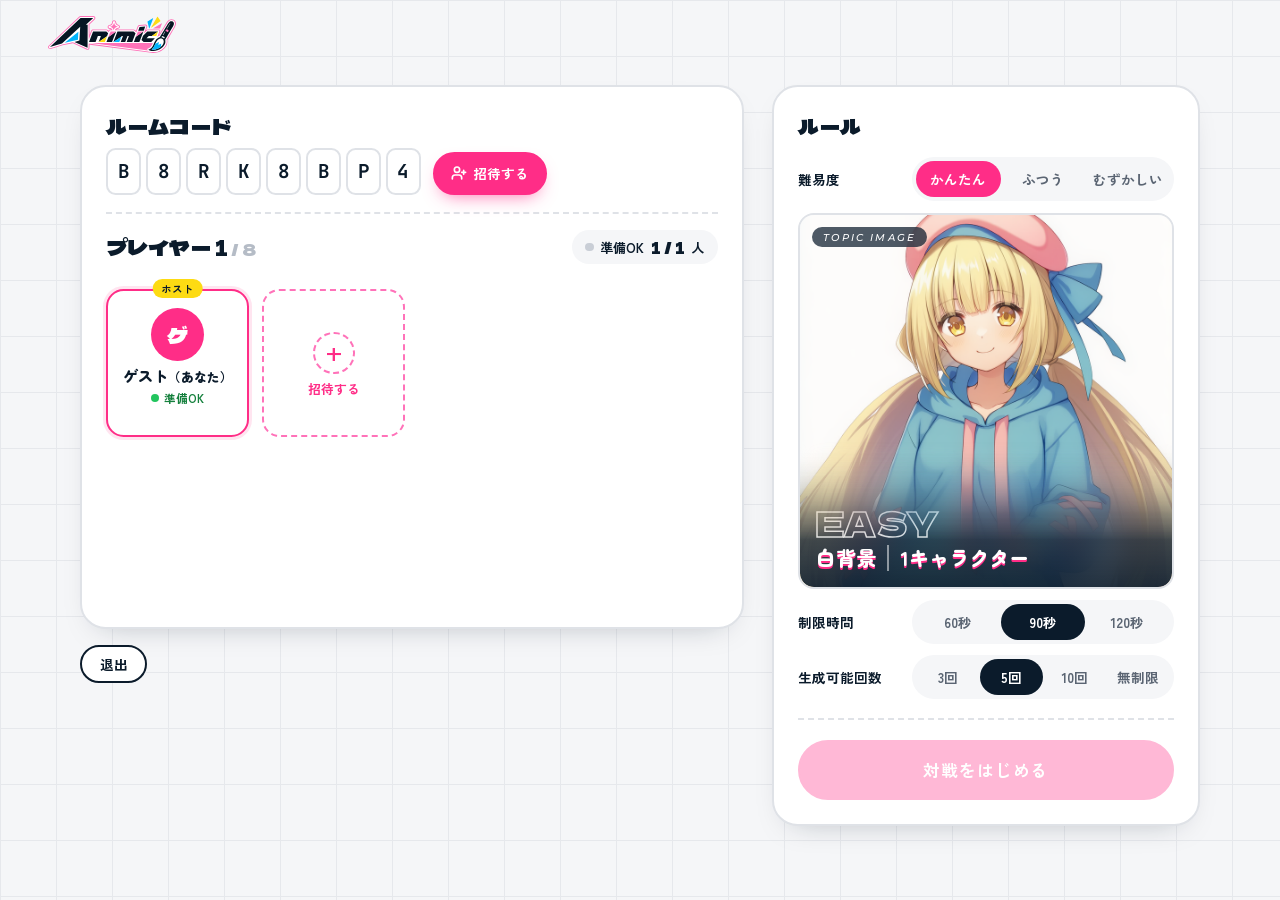
==== commit 694293dc: "feat(mock): 対戦画面を作り直す（プロンプトの分割と重み、検索モーダル、全員の様子、スマホのシート） - お題をロビーと同じサンプル画像にし、縦長のまま全体を見せる。並びは「プロンプト｜お題" ====
--- a/lobby.html
+++ b/lobby.html
@@ -64,6 +64,24 @@
         display: none;
       }
 
+      /* PC（2カラム）: 退出はヘッダーではなく、プレイヤーのカードの下に左寄せで置く */
+      main .leave-pc {
+        display: none;
+      }
+      @media (min-width: 821px) {
+        .bar .leave {
+          display: none;
+        }
+        .col-players {
+          display: grid;
+          gap: 1rem;
+        }
+        main .leave-pc {
+          display: inline-block;
+          justify-self: start;
+        }
+      }
+
       .lobby {
         position: relative;
         z-index: 1;
@@ -410,72 +428,117 @@
         cursor: default;
       }
 
-      /* 難易度の説明は、挿絵の画像の上端の中央に前面のレイヤーとして重ね、ピンクで強調する */
-      .level-desc {
+      /* 挿絵の文字: 画像の下端に、濃い色のすりガラスの帯を敷いて白文字を重ねる（白背景の絵でも読めるように）。
+         帯の上端はマスクでぼかして、絵になじませる。英字の小見出し → 難易度の説明（見出しフォント）→ EXTRA の順 */
+      .level-cap {
         position: absolute;
         z-index: 1;
-        top: 0.6rem;
-        left: 50%;
-        display: flex;
-        align-items: center;
-        gap: 0.2rem;
-        margin: 0;
-        padding: 0.3rem 0.8rem;
+        inset: auto 0 0;
+        display: grid;
+        gap: 0.35rem;
+        padding: 4rem 1rem 1rem;
+        background: linear-gradient(to top, rgb(11 27 43 / 0.9), rgb(11 27 43 / 0.72) 40%, rgb(11 27 43 / 0.45));
+        -webkit-backdrop-filter: blur(14px);
+        backdrop-filter: blur(14px);
+        /* 上に向かって緩やかなカーブで消えるように、段階的に薄くする */
+        -webkit-mask-image: linear-gradient(to top, #000 32%, rgb(0 0 0 / 0.78) 50%, rgb(0 0 0 / 0.42) 70%, rgb(0 0 0 / 0.14) 88%, transparent);
+        mask-image: linear-gradient(to top, #000 32%, rgb(0 0 0 / 0.78) 50%, rgb(0 0 0 / 0.42) 70%, rgb(0 0 0 / 0.14) 88%, transparent);
+        color: #fff;
+      }
+
+      /* 左上の小さなタグ（結果画面のお題タグと同じ見た目） */
+      .level-tag {
+        position: absolute;
+        z-index: 1;
+        top: 0.75rem;
+        left: 0.75rem;
+        padding: 0.25rem 0.7rem;
         border-radius: 999px;
-        background: #fff0f7;
-        box-shadow: 0 4px 12px -6px rgb(11 27 43 / 0.35);
-        color: var(--pink);
-        font-size: 0.74rem;
-        font-weight: 700;
-        white-space: nowrap;
-        translate: -50% 0;
-      }
-
-      .level-desc b {
-        margin-left: 0.4rem;
-        padding: 0.05rem 0.4rem;
-        border-radius: 0.3rem;
-        background: var(--ink);
-        color: var(--yellow);
+        background: rgb(11 27 43 / 0.72);
+        -webkit-backdrop-filter: blur(8px);
+        backdrop-filter: blur(8px);
+        color: #fff;
         font-family: var(--latin);
         font-style: italic;
         font-weight: 500;
         font-size: 0.62rem;
-        letter-spacing: 0.1em;
-      }
-
-      /* 難易度の挿絵（仮置き）: 挿絵はすべて縦長（3:4）。幅を抑えて中央に置く */
+        letter-spacing: 0.22em;
+      }
+
+      /* 難易度の英語: 白い輪郭線だけの大きな文字で、帯の主役にする */
+      .level-word {
+        display: flex;
+        align-items: center;
+        gap: 0.6rem;
+        font-family: var(--display);
+        font-size: clamp(1.7rem, 9cqi, 2.2rem); /* 枠の幅の9%。デスクトップで約2.1rem */
+        line-height: 1;
+        letter-spacing: 0.04em;
+        color: transparent;
+        -webkit-text-stroke: 1.5px rgb(255 255 255 / 0.85);
+        paint-order: stroke fill;
+      }
+
+      /* EXTRA は黄色いステッカー風に、少し傾けて英語の横に添える */
+      .level-word b {
+        padding: 0.18rem 0.65rem;
+        border-radius: 999px;
+        background: var(--yellow);
+        color: var(--ink);
+        -webkit-text-stroke: 0;
+        font-family: var(--latin);
+        font-style: italic;
+        font-weight: 500;
+        font-size: 0.72rem;
+        letter-spacing: 0.15em;
+        rotate: -4deg;
+      }
+
+      /* 日本語の説明: 白文字にピンクの落ち影。条件は「・」ではなく細い線で区切る */
+      .level-desc {
+        display: flex;
+        flex-wrap: wrap;
+        align-items: center;
+        margin: 0;
+        font-family: var(--round);
+        font-weight: 900;
+        font-size: clamp(1.05rem, 5.4cqi, 1.3rem);
+        line-height: 1.3;
+        text-shadow: 0 2px 0 var(--pink);
+      }
+
+      .level-desc span + span {
+        margin-left: 0.7rem;
+        padding-left: 0.7rem;
+        border-left: 2px solid rgb(255 255 255 / 0.5);
+      }
+
+      /* 難易度の挿絵: ルール欄の幅いっぱいの正方形にする。サンプル画像は縦長（832×1216）なので、
+         顔が入るように上寄りで切り取る。横に広い画面では高さを 24rem までに抑えて横長の帯にする */
       .level-art {
+        container-type: inline-size; /* 文字の大きさを枠の幅に連動させるため */
         position: relative;
-        display: flex;
-        justify-self: center;
-        width: min(100%, 14rem);
-        margin: 0.6rem auto 0;
-        aspect-ratio: 3 / 4;
+        width: 100%;
+        max-height: 24rem;
+        margin: 0;
+        aspect-ratio: 1;
         overflow: hidden;
         border: 2px solid var(--edge);
         border-radius: 1rem;
         background: var(--ground);
       }
 
-      /* 仮の絵は正方形なので、縦長の枠に合わせて左右を切り取る */
-      .level-art svg {
+      .level-art img {
         display: block;
-        flex: 1;
-        min-width: 0;
+        width: 100%;
         height: 100%;
-      }
-
-      .level-art figcaption {
-        position: absolute;
-        right: 0.5rem;
-        bottom: 0.5rem;
-        padding: 0.12rem 0.55rem;
-        border-radius: 999px;
-        background: rgb(255 255 255 / 0.9);
-        font-size: 0.68rem;
-        font-weight: 700;
-        color: var(--muted);
+        object-fit: cover;
+        object-position: 50% 15%;
+      }
+
+      /* 選んでいない難易度の絵は隠す */
+      .level-art img[hidden] {
+        display: none;
       }
 
       .rules .wide {
@@ -911,7 +974,6 @@
           font-size: 0.9rem;
         }
         .level-art {
-          width: min(100%, 12rem);
           margin-top: 0.2rem;
         }
         #rules-view > div:not(.wide) {
@@ -1004,6 +1066,41 @@
           min-height: 52px;
           padding-block: 0;
         }
+      }
+
+      /* 開始の確認: 準備中の人の一覧 */
+      .waiting {
+        display: grid;
+        gap: 0.4rem;
+        max-height: 12rem;
+        margin: 0;
+        padding: 0;
+        overflow-y: auto;
+        list-style: none;
+      }
+      .waiting li {
+        display: flex;
+        align-items: center;
+        gap: 0.6rem;
+        padding: 0.45rem 0.75rem 0.45rem 0.45rem;
+        border-radius: 999px;
+        background: var(--ground);
+        font-weight: 700;
+      }
+      .waiting .avatar {
+        display: grid;
+        place-items: center;
+        width: 2rem;
+        height: 2rem;
+        border-radius: 50%;
+        background: var(--c);
+        color: var(--on);
+        font-size: 0.9rem;
+      }
+      .waiting small {
+        margin-left: auto;
+        color: var(--muted);
+        font-size: 0.8rem;
       }
 
       /* 幅の狭いスマホ: コードのチップと招待ボタンを縦に積む */
@@ -1044,65 +1141,34 @@
 
     <main class="lobby">
       <!-- 上にルームコードと招待、その下にプレイヤー -->
-      <section class="card-box" aria-labelledby="players-title" data-enter>
-        <div class="players-head">
-          <div class="room-card">
-            <span class="room-label">ルームコード</span>
-            <div class="code" id="code"></div>
-            <!-- スマホだけ: 1行のコードをタップでコピー -->
-            <button class="code-chip" type="button" id="code-chip" aria-label="ルームコードをコピー">
-              <span class="code-chip-text" id="code-chip-text"></span>
-              <svg width="18" height="18" viewBox="0 0 24 24" fill="none" stroke="currentColor" stroke-width="2.5" stroke-linecap="round" stroke-linejoin="round" aria-hidden="true"><rect x="9" y="9" width="12" height="12" rx="2" /><path d="M5 15H4a2 2 0 0 1-2-2V4a2 2 0 0 1 2-2h9a2 2 0 0 1 2 2v1" /></svg>
-            </button>
-            <button class="btn-s pink" type="button" id="invite">
-              <svg width="16" height="16" viewBox="0 0 24 24" fill="none" stroke="currentColor" stroke-width="2.5" stroke-linecap="round" stroke-linejoin="round" aria-hidden="true"><path d="M16 21v-2a4 4 0 0 0-4-4H6a4 4 0 0 0-4 4v2" /><circle cx="9" cy="7" r="4" /><path d="M19 8v6M22 11h-6" /></svg>
-              招待する
-            </button>
+      <!-- PCでは、退出をこのカードのすぐ下に左寄せで置く -->
+      <div class="col-players">
+        <section class="card-box" aria-labelledby="players-title" data-enter>
+          <div class="players-head">
+            <div class="room-card">
+              <span class="room-label">ルームコード</span>
+              <div class="code" id="code"></div>
+              <!-- スマホだけ: 1行のコードをタップでコピー -->
+              <button class="code-chip" type="button" id="code-chip" aria-label="ルームコードをコピー">
+                <span class="code-chip-text" id="code-chip-text"></span>
+                <svg width="18" height="18" viewBox="0 0 24 24" fill="none" stroke="currentColor" stroke-width="2.5" stroke-linecap="round" stroke-linejoin="round" aria-hidden="true"><rect x="9" y="9" width="12" height="12" rx="2" /><path d="M5 15H4a2 2 0 0 1-2-2V4a2 2 0 0 1 2-2h9a2 2 0 0 1 2 2v1" /></svg>
+              </button>
+              <button class="btn-s pink" type="button" id="invite">
+                <svg width="16" height="16" viewBox="0 0 24 24" fill="none" stroke="currentColor" stroke-width="2.5" stroke-linecap="round" stroke-linejoin="round" aria-hidden="true"><path d="M16 21v-2a4 4 0 0 0-4-4H6a4 4 0 0 0-4 4v2" /><circle cx="9" cy="7" r="4" /><path d="M19 8v6M22 11h-6" /></svg>
+                招待する
+              </button>
+            </div>
           </div>
-        </div>
-        <div class="players-title-row">
-          <h2 id="players-title">プレイヤー <span class="count" id="member-count" aria-live="polite">1<small> / 8</small></span></h2>
-          <p class="ready-status" id="go-status" aria-live="polite"></p>
-        </div>
-        <ul class="players" id="players"></ul>
-      </section>
+          <div class="players-title-row">
+            <h2 id="players-title">プレイヤー <span class="count" id="member-count" aria-live="polite">1<small> / 8</small></span></h2>
+            <p class="ready-status" id="go-status" aria-live="polite"></p>
+          </div>
+          <ul class="players" id="players"></ul>
+        </section>
+        <button class="leave leave-pc" type="button">退出</button>
+      </div>
 
       <!-- ルールと開始 -->
-      /* 開始の確認: 準備中の人の一覧 */
-      .waiting {
-        display: grid;
-        gap: 0.4rem;
-        max-height: 12rem;
-        margin: 0;
-        padding: 0;
-        overflow-y: auto;
-        list-style: none;
-      }
-      .waiting li {
-        display: flex;
-        align-items: center;
-        gap: 0.6rem;
-        padding: 0.45rem 0.75rem 0.45rem 0.45rem;
-        border-radius: 999px;
-        background: var(--ground);
-        font-weight: 700;
-      }
-      .waiting .avatar {
-        display: grid;
-        place-items: center;
-        width: 2rem;
-        height: 2rem;
-        border-radius: 50%;
-        background: var(--c);
-        color: var(--on);
-        font-size: 0.9rem;
-      }
-      .waiting small {
-        margin-left: auto;
-        color: var(--muted);
-        font-size: 0.8rem;
-      }
-
       <section class="card-box go-card" aria-labelledby="rules-title" data-enter="fade">
         <div class="box-head">
           <h2 id="rules-title">ルール</h2>
@@ -1121,8 +1187,11 @@
           </div>
           <div class="wide">
             <figure class="level-art" data-level-art>
-              <p class="level-desc" data-level-desc></p>
-              <figcaption>お題のイメージ</figcaption>
+              <span class="level-tag">TOPIC IMAGE</span>
+              <figcaption class="level-cap">
+                <span class="level-word" data-level-word></span>
+                <p class="level-desc" data-level-desc></p>
+              </figcaption>
             </figure>
           </div>
           <div>
@@ -1152,8 +1221,11 @@
           <div><dt>難易度</dt><dd class="summary" id="view-level"></dd></div>
           <div class="wide">
             <figure class="level-art" data-level-art>
-              <p class="level-desc" data-level-desc></p>
-              <figcaption>お題のイメージ</figcaption>
+              <span class="level-tag">TOPIC IMAGE</span>
+              <figcaption class="level-cap">
+                <span class="level-word" data-level-word></span>
+                <p class="level-desc" data-level-desc></p>
+              </figcaption>
             </figure>
           </div>
           <div><dt>制限時間</dt><dd class="summary" id="view-time"></dd></div>
@@ -1194,6 +1266,18 @@
       </form>
     </dialog>
 
+    <dialog class="dialog" id="start-dialog" aria-labelledby="start-title">
+      <form class="card" method="dialog">
+        <h1 id="start-title">全員の準備がまだです</h1>
+        <p class="sub" id="start-sub"></p>
+        <ul class="waiting" id="waiting"></ul>
+        <div class="dialog-actions">
+          <button class="pill" value="cancel">待つ</button>
+          <button class="pill pill-pink" value="start">このままはじめる</button>
+        </div>
+      </form>
+    </dialog>
+
     <div class="countdown" id="countdown" hidden>
       <p class="countdown-label" id="countdown-label">かんたん・90秒</p>
       <div class="countdown-num" id="countdown-num">3</div>
@@ -1201,7 +1285,6 @@
     </div>
 
     <script src="common.js"></script>
-    <script src="art.js"></script>
     <script>
       const $ = (id) => document.getElementById(id);
       const q = params();
@@ -1266,42 +1349,31 @@
         }
       })();
 
-    <dialog class="dialog" id="start-dialog" aria-labelledby="start-title">
-      <form class="card" method="dialog">
-        <h1 id="start-title">全員の準備がまだです</h1>
-        <p class="sub" id="start-sub"></p>
-        <ul class="waiting" id="waiting"></ul>
-        <div class="dialog-actions">
-          <button class="pill" value="cancel">待つ</button>
-          <button class="pill pill-pink" value="start">このままはじめる</button>
-        </div>
-      </form>
-    </dialog>
-
-      // 難易度の説明は、選んでいるものだけを表示する
+      // 難易度の英語と説明。選んでいるものだけを挿絵の上に表示する
       const LEVELS = {
-        かんたん: "白背景・1キャラクター",
-        ふつう: "背景あり・1キャラクター",
-        むずかしい: "背景あり・2キャラクター<b>EXTRA</b>",
+        かんたん: { en: "EASY", desc: ["白背景", "1キャラクター"] },
+        ふつう: { en: "NORMAL", desc: ["背景あり", "1キャラクター"] },
+        むずかしい: { en: "HARD", desc: ["背景あり", "2キャラクター"], extra: true },
       };
-      // 挿絵（仮置き）: お題の条件に合わせて、背景の有無とキャラクターの人数を変える
+      // 挿絵: お題の条件（背景の有無・キャラクターの人数）に合わせたサンプル画像
       const LEVEL_ART = {
-        かんたん: [{ ...ART_TOPIC, bg: "white" }],
-        ふつう: [{ ...ART_TOPIC, bg: "room" }],
-        むずかしい: [
-          { ...ART_TOPIC, bg: "sky" },
-          { hair: "blonde", style: "bob", eyes: "red", outfit: "hoodie", face: "wink", bg: "sky" },
-        ],
+        かんたん: "images/sample-solo-white-bg.png",
+        ふつう: "images/sample-solo-with-bg.png",
+        むずかしい: "images/sample-duo-with-bg.png",
       };
+      // 3枚とも最初から置いておき、選んでいる難易度の絵だけを見せる（切り替えのたびに読み込み待ちにならないように）
+      document.querySelectorAll("[data-level-art]").forEach((fig) => {
+        const imgs = Object.entries(LEVEL_ART).map(
+          ([level, src]) => `<img src="${src}" alt="${level}のお題のイメージ" width="832" height="1216" data-level="${level}" decoding="async" hidden />`,
+        );
+        fig.insertAdjacentHTML("afterbegin", imgs.join(""));
+      });
       function renderLevel() {
         const level = document.querySelector("[name=level]:checked").value;
-        document.querySelectorAll("[data-level-desc]").forEach((el) => (el.innerHTML = LEVELS[level]));
-        const arts = LEVEL_ART[level];
-        document.querySelectorAll("[data-level-art]").forEach((fig) => {
-          fig.querySelectorAll("svg").forEach((svg) => svg.remove());
-          const svgs = arts.map((f) => artSvg(f, `${level}のお題のイメージ`).replace("<svg ", '<svg preserveAspectRatio="xMidYMid slice" '));
-          fig.insertAdjacentHTML("afterbegin", svgs.join(""));
-        });
+        const lv = LEVELS[level];
+        document.querySelectorAll("[data-level-word]").forEach((el) => (el.innerHTML = `${lv.en}${lv.extra ? "<b>EXTRA</b>" : ""}`));
+        document.querySelectorAll("[data-level-desc]").forEach((el) => (el.innerHTML = lv.desc.map((t) => `<span>${t}</span>`).join("")));
+        document.querySelectorAll("[data-level-art] img").forEach((img) => (img.hidden = img.dataset.level !== level));
       }
       document.querySelectorAll("[name=level]").forEach((i) => i.addEventListener("change", renderLevel));
       renderLevel();
@@ -1423,13 +1495,24 @@
         $("countdown-num").style.fontSize = "clamp(3.5rem, 16vw, 7rem)";
         $("countdown-sub").textContent = "お題を公開します";
         await wait(700);
-        // 対戦画面は今のところ1対1のため、最初の相手を渡す
+        // 結果画面は今のところ1対1のため、最初の相手も別に渡す
         const opponent = players.find((p) => p !== me);
-        wipeTo("play.html", { code, level, time, limit, name: me.name, opp: opponent?.name || "ぴよ丸", role: isHost ? "host" : "guest" });
+        // 対戦画面で全員の様子を出すため、参加者全員の名前と自分の席も渡す
+        wipeTo("play.html", {
+          code,
+          level,
+          time,
+          limit,
+          name: me.name,
+          opp: opponent?.name || "ぴよ丸",
+          players: JSON.stringify(players.map((p) => p.name)),
+          seat: players.indexOf(me),
+          role: isHost ? "host" : "guest",
+        });
       }
 
       // 退出
-      $("leave").addEventListener("click", () => $("leave-dialog").showModal());
+      document.querySelectorAll(".leave").forEach((b) => b.addEventListener("click", () => $("leave-dialog").showModal()));
       $("leave-dialog").addEventListener("close", () => {
         if ($("leave-dialog").returnValue === "leave") go("index.html");
       });
--- a/common.css
+++ b/common.css
@@ -265,10 +265,20 @@
   box-shadow: none;
 }
 
+/* ダイアログのボタン: 左（やめる・待つ）は内容の幅、右（主な操作）が残りを使う。文字は折り返さない */
 .dialog-actions {
   display: grid;
-  grid-template-columns: 1fr 1.4fr;
+  grid-template-columns: auto minmax(0, 1fr);
   gap: 0.75rem;
+}
+
+.dialog-actions > :first-child {
+  min-width: 6.5rem;
+}
+
+.dialog-actions .pill {
+  padding-inline: 1rem;
+  white-space: nowrap;
 }
 
 
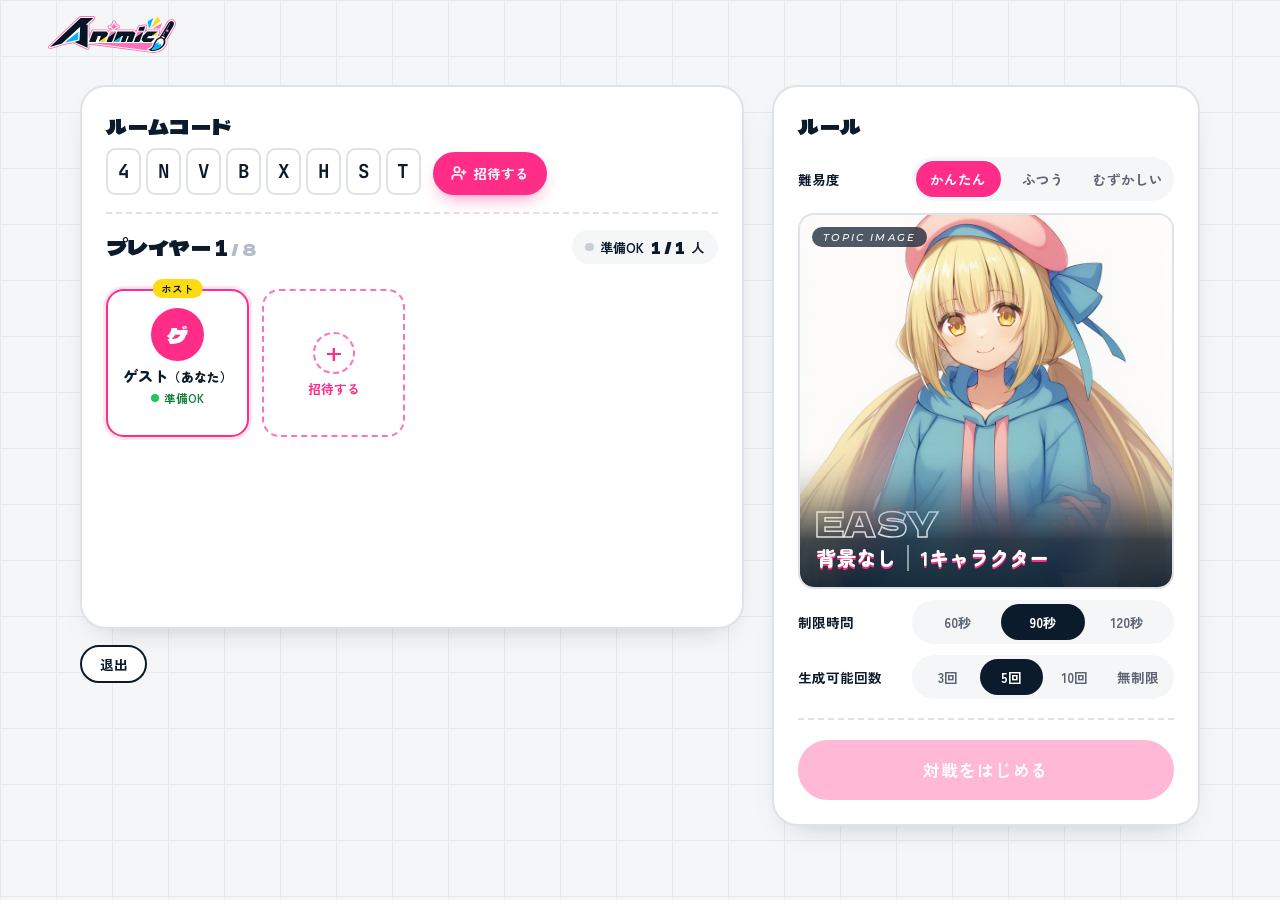
==== commit 01c91092: "feat(mock): 結果画面を採点演出つきに作り直し、ギャラリーを1対戦ずつ見せる形にする - 結果画面: 一人ずつ推論の演出を見せてから点数を出し、最後に表彰台と順位表を出す - トップのギャラ" ====
--- a/lobby.html
+++ b/lobby.html
@@ -1041,19 +1041,19 @@
           text-overflow: ellipsis;
         }
 
-        /* ダイアログは画面下からのシート */
-        .dialog {
+        /* ダイアログは画面下からのシート（退出の確認は中央のまま） */
+        .dialog:not(.dialog-center) {
           width: 100%;
           max-width: 100%;
           max-height: 90svh;
           margin: auto 0 0;
           border-radius: 20px 20px 0 0;
         }
-        .dialog .card {
+        .dialog:not(.dialog-center) .card {
           padding: 1.5rem 16px max(16px, env(safe-area-inset-bottom, 0px));
           border-radius: 20px 20px 0 0;
         }
-        .dialog .card::before {
+        .dialog:not(.dialog-center) .card::before {
           content: "";
           justify-self: center;
           width: 40px;
@@ -1062,7 +1062,7 @@
           border-radius: 999px;
           background: var(--line);
         }
-        .dialog .pill {
+        .dialog:not(.dialog-center) .pill {
           min-height: 52px;
           padding-block: 0;
         }
@@ -1121,6 +1121,37 @@
         }
         .btn-s {
           transition: none;
+        }
+      }
+
+      /* スマホの横向き: 縦に積むと長くなるので2カラムのままにし、開始ボタンも画面下に固定しない */
+      @media (orientation: landscape) and (max-height: 500px) {
+        .lobby {
+          grid-template-columns: minmax(0, 1.35fr) minmax(0, 1fr);
+          gap: 1rem;
+          padding: 0.75rem max(16px, env(safe-area-inset-left), env(safe-area-inset-right)) calc(1.5rem + env(safe-area-inset-bottom, 0px));
+        }
+        .go {
+          position: static;
+          padding: 0;
+          background: none;
+          border-top: 0;
+          box-shadow: none;
+        }
+        .go .note {
+          display: block;
+        }
+        .go-card .divider {
+          display: block;
+        }
+        /* ルールのカードは幅が狭いので、項目名を上、選択肢を下に積む */
+        #rules-edit > div {
+          grid-template-columns: minmax(0, 1fr);
+          gap: 0.4rem;
+        }
+        .rules dt {
+          font-size: 0.8rem;
+          color: var(--muted);
         }
       }
     </style>
@@ -1255,7 +1286,7 @@
       </form>
     </dialog>
 
-    <dialog class="dialog" id="leave-dialog">
+    <dialog class="dialog dialog-center" id="leave-dialog">
       <form class="card" method="dialog">
         <h1>ルームを出ますか？</h1>
         <p class="sub">ホストの場合は、次に参加した人にホストを引き継ぎます。</p>
@@ -1351,7 +1382,7 @@
 
       // 難易度の英語と説明。選んでいるものだけを挿絵の上に表示する
       const LEVELS = {
-        かんたん: { en: "EASY", desc: ["白背景", "1キャラクター"] },
+        かんたん: { en: "EASY", desc: ["背景なし", "1キャラクター"] },
         ふつう: { en: "NORMAL", desc: ["背景あり", "1キャラクター"] },
         むずかしい: { en: "HARD", desc: ["背景あり", "2キャラクター"], extra: true },
       };
--- a/common.css
+++ b/common.css
@@ -479,3 +479,44 @@
     border-bottom: 0;
   }
 }
+
+/* スマホを横にしたときのダイアログ: 背の低い画面に収まるよう詰める */
+.rotate-dialog .card {
+  justify-items: center;
+  gap: 0.9rem;
+  padding: 1.5rem 1.75rem;
+}
+
+.rotate-dialog .card h1 {
+  font-size: 1.35rem;
+}
+
+.rotate-dialog .sub {
+  margin: -0.4rem 0 0.2rem;
+}
+
+.rotate-dialog .pill {
+  width: 100%;
+}
+
+.rotate-icon {
+  color: var(--pink);
+  animation: rotate-hint 2.4s var(--ease-out, ease) infinite;
+}
+
+@keyframes rotate-hint {
+  0%,
+  20% {
+    transform: rotate(90deg);
+  }
+  50%,
+  100% {
+    transform: rotate(0deg);
+  }
+}
+
+@media (prefers-reduced-motion: reduce) {
+  .rotate-icon {
+    animation: none;
+  }
+}
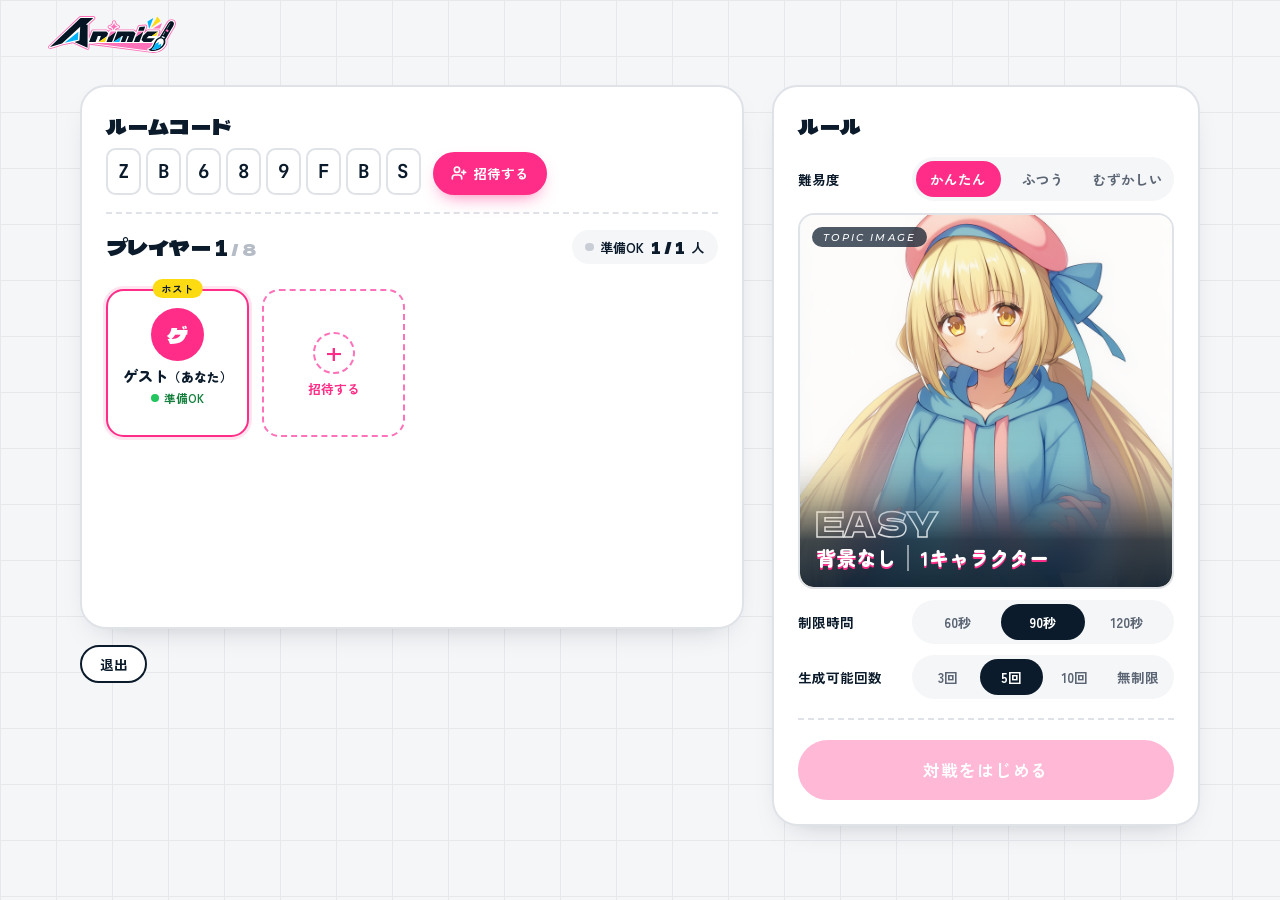
==== commit 3d23473d: "refactor(mock): 各画面のCSSとJSをcss/・js/の別ファイルに分ける HTMLに埋め込んでいたスタイルと処理をそのまま移しただけで、中身は変えていない。 共通のファイルもcss/" ====
--- a/lobby.html
+++ b/lobby.html
@@ -11,1150 +11,15 @@
       rel="stylesheet"
       href="https://fonts.googleapis.com/css2?family=Dela+Gothic+One&family=Zen+Maru+Gothic:wght@900&family=Zen+Kaku+Gothic+New:wght@500;700&family=Montserrat:ital,wght@1,500&family=JetBrains+Mono:wght@700&display=swap"
     />
-    <link rel="stylesheet" href="common.css" />
-    <link rel="stylesheet" href="transition.css" />
+    <link rel="stylesheet" href="css/common.css" />
+    <link rel="stylesheet" href="css/transition.css" />
     <script>
       // 前の画面から塗りつぶして来た場合、描画前に中身を隠す
       try {
         if (sessionStorage.getItem("animic-wipe")) document.documentElement.classList.add("wipe-pending");
       } catch {}
     </script>
-    <style>
-      :root {
-        --display: "Dela Gothic One", "Zen Maru Gothic", sans-serif;
-        /* カードの縁と影: 黒い縁ではなく、淡い縁とやわらかい影にする */
-        --edge: #dfe2e7;
-        --lift: 0 12px 32px -20px rgb(11 27 43 / 0.35);
-      }
-
-      /* ---------- 上部 ---------- */
-      .bar {
-        position: relative;
-        z-index: 5;
-        display: flex;
-        align-items: center;
-        justify-content: space-between;
-        gap: 1rem;
-        padding: 1rem clamp(1rem, 4vw, 3rem) 0;
-      }
-
-      .bar img {
-        display: block;
-        width: 8rem;
-        height: auto;
-      }
-
-      .leave {
-        padding: 0.45rem 1.1rem;
-        border: 2px solid var(--ink);
-        border-radius: 999px;
-        background: #fff;
-        font: inherit;
-        font-size: 0.85rem;
-        font-weight: 700;
-        color: var(--ink);
-        cursor: pointer;
-      }
-
-      /* スマホのアプリバー・コードのチップ・下部バーの準備状況は、スマホだけで出す */
-      .bar-room,
-      .code-chip,
-      .go-status,
-      .leave svg {
-        display: none;
-      }
-
-      /* PC（2カラム）: 退出はヘッダーではなく、プレイヤーのカードの下に左寄せで置く */
-      main .leave-pc {
-        display: none;
-      }
-      @media (min-width: 821px) {
-        .bar .leave {
-          display: none;
-        }
-        .col-players {
-          display: grid;
-          gap: 1rem;
-        }
-        main .leave-pc {
-          display: inline-block;
-          justify-self: start;
-        }
-      }
-
-      .lobby {
-        position: relative;
-        z-index: 1;
-        width: min(100%, 72rem);
-        margin: 0 auto;
-        padding: clamp(1rem, 3vw, 2rem) 16px 3rem;
-        display: grid;
-        grid-template-columns: minmax(0, 1.55fr) minmax(0, 1fr);
-        gap: clamp(1.25rem, 3vw, 2rem) clamp(1.25rem, 2.5vw, 1.75rem);
-        align-items: start;
-      }
-
-      /* プレイヤーのカードの上部: 人数と、ルームコード・招待 */
-      .players-head {
-        display: grid;
-        gap: 1rem;
-        padding-bottom: 1.1rem;
-        border-bottom: 2px dashed var(--line);
-      }
-
-      #players-title {
-        margin: 0;
-        font-family: var(--display);
-        font-weight: 400;
-        font-size: 1.3rem;
-      }
-
-      /* ルームコードは、下のプレイヤーの見出しと同じく左端にそろえる */
-      .room-card {
-        justify-self: start;
-        display: grid;
-        grid-template-columns: auto auto;
-        align-items: end;
-        gap: 0.4rem 0.75rem;
-      }
-
-      .room-card .room-label {
-        grid-column: 1 / -1;
-      }
-
-      /* 「ルームコード」は、下の「プレイヤー」と同じ太い見出しにする */
-      .room-label {
-        font-family: var(--display);
-        font-weight: 400;
-        font-size: 1.3rem;
-        color: var(--ink);
-      }
-
-      .code {
-        display: grid;
-        grid-template-columns: repeat(8, 2.2rem);
-        gap: 0.3rem;
-      }
-
-      .code span {
-        display: grid;
-        place-items: center;
-        aspect-ratio: 3 / 4;
-        border-radius: 0.6rem;
-        background: #fff;
-        border: 2px solid var(--edge);
-        font-family: var(--mono);
-        font-weight: 700;
-        font-size: 1.2rem;
-      }
-
-      .btn-s {
-        display: inline-flex;
-        align-items: center;
-        justify-content: center;
-        gap: 0.4rem;
-        padding: 0.6rem 1rem;
-        border: 2px solid var(--ink);
-        border-radius: 999px;
-        background: #fff;
-        color: var(--ink);
-        font: inherit;
-        font-size: 0.85rem;
-        font-weight: 700;
-        cursor: pointer;
-        white-space: nowrap;
-        transition: transform 0.15s;
-      }
-
-      .btn-s:hover {
-        transform: translateY(-2px);
-      }
-
-      .btn-s.pink {
-        border-color: var(--pink);
-        background: var(--pink);
-        color: #fff;
-        box-shadow: 0 8px 18px -8px rgb(255 45 135 / 0.7);
-      }
-
-      /* ---------- 共通のカード ---------- */
-      .card-box {
-        padding: clamp(1.1rem, 2.5vw, 1.5rem);
-        background: #fff;
-        border: 2px solid var(--edge);
-        border-radius: 1.6rem;
-        box-shadow: var(--lift);
-        display: grid;
-        gap: 1rem;
-      }
-
-      .box-head {
-        display: flex;
-        align-items: baseline;
-        justify-content: space-between;
-        gap: 0.75rem;
-      }
-
-      .box-head h2 {
-        margin: 0;
-        font-family: var(--display);
-        font-weight: 400;
-        font-size: 1.3rem;
-      }
-
-      .count {
-        font-family: var(--display);
-        font-size: 1.3rem;
-      }
-
-      .count small {
-        font-size: 0.75em;
-        color: #b5bcc6;
-      }
-
-      /* ---------- 2. プレイヤー ---------- */
-      /* 最初から8人分（4列×2段）の高さを確保し、参加者が増えてもカードの大きさを変えない */
-      .players {
-        display: grid;
-        grid-template-columns: repeat(4, minmax(0, 1fr));
-        grid-template-rows: repeat(2, minmax(9.2rem, auto));
-        gap: 1rem 0.8rem;
-        margin: 0;
-        padding: 0.6rem 0 0.2rem;
-        list-style: none;
-      }
-
-      .player {
-        position: relative;
-        display: grid;
-        justify-items: center;
-        align-content: start;
-        gap: 0.3rem;
-        padding: 1.05rem 0.5rem 0.8rem;
-        border: 2px solid var(--edge);
-        border-radius: 1.1rem;
-        background: #fff;
-        text-align: center;
-        min-height: 9.2rem;
-      }
-
-      .player.is-me {
-        border-color: var(--pink);
-        box-shadow: 0 0 0 3px rgb(255 45 135 / 0.12);
-      }
-
-      .player .avatar {
-        display: grid;
-        place-items: center;
-        width: 3.3rem;
-        height: 3.3rem;
-        border-radius: 50%;
-        background: var(--c);
-        color: var(--on, #fff);
-        font-family: var(--display);
-        font-size: 1.3rem;
-      }
-
-      .player .name {
-        max-width: 100%;
-        font-family: var(--round);
-        font-weight: 900;
-        font-size: 0.95rem;
-        line-height: 1.3;
-        overflow-wrap: anywhere;
-      }
-
-      .player .ready {
-        margin-top: auto;
-        display: inline-flex;
-        align-items: center;
-        gap: 0.3rem;
-        font-size: 0.72rem;
-        font-weight: 700;
-        color: #9aa3ae;
-      }
-
-      .player .ready::before {
-        content: "";
-        width: 0.5rem;
-        height: 0.5rem;
-        border-radius: 50%;
-        background: #d3d7dd;
-      }
-
-      .player .ready.is-on {
-        color: #15803d;
-      }
-
-      .player .ready.is-on::before {
-        background: #22c55e;
-      }
-
-      .player .tag {
-        position: absolute;
-        top: -0.75rem;
-        left: 50%;
-        padding: 0.12rem 0.55rem;
-        border-radius: 999px;
-        background: var(--yellow);
-        font-size: 0.66rem;
-        font-weight: 700;
-        white-space: nowrap;
-        translate: -50% 0;
-      }
-
-      .player .tag.me {
-        border-color: var(--pink);
-        background: var(--pink);
-        color: #fff;
-      }
-
-      .player.is-empty {
-        border: 2.5px dashed var(--pink-soft);
-        background: rgb(255 255 255 / 0.6);
-        box-shadow: none;
-        justify-content: center;
-        align-content: center;
-        color: var(--pink);
-        font: inherit;
-        font-size: 0.8rem;
-        font-weight: 700;
-        cursor: pointer;
-        width: 100%;
-      }
-
-      .player.is-empty .plus {
-        display: grid;
-        place-items: center;
-        width: 2.6rem;
-        height: 2.6rem;
-        border-radius: 50%;
-        border: 2px dashed var(--pink-soft);
-        font-size: 1.3rem;
-        animation: waiting 1.4s ease-in-out infinite;
-      }
-
-      .players li {
-        display: grid;
-      }
-
-      @keyframes waiting {
-        50% {
-          transform: scale(0.88);
-        }
-      }
-
-      .player.is-joined {
-        animation: joined 0.5s cubic-bezier(0.3, 1.6, 0.5, 1);
-      }
-
-      @keyframes joined {
-        from {
-          transform: scale(0.85);
-          opacity: 0;
-        }
-      }
-
-      /* ---------- 3. ルールと開始 ---------- */
-      .rules {
-        display: grid;
-        gap: 0.7rem;
-        margin: 0;
-      }
-
-      .rules > div {
-        display: grid;
-        grid-template-columns: 6.4rem minmax(0, 1fr);
-        align-items: center;
-        gap: 0.75rem;
-      }
-
-      .rules dt {
-        font-size: 0.85rem;
-        font-weight: 700;
-      }
-
-      .rules dd {
-        margin: 0;
-        min-width: 0;
-      }
-
-      .rules .summary {
-        font-family: var(--round);
-        font-weight: 900;
-      }
-
-      .seg {
-        display: grid;
-        grid-auto-flow: column;
-        grid-auto-columns: 1fr;
-        padding: 0.25rem;
-        border-radius: 999px;
-        background: var(--ground);
-      }
-
-      .seg input {
-        position: absolute;
-        opacity: 0;
-        pointer-events: none;
-      }
-
-      .seg label {
-        padding: 0.5rem 0.3rem;
-        border-radius: 999px;
-        text-align: center;
-        font-size: 0.85rem;
-        font-weight: 700;
-        color: var(--muted);
-        cursor: pointer;
-        white-space: nowrap;
-      }
-
-      .seg input:checked + label {
-        background: var(--ink);
-        color: #fff;
-      }
-
-      .seg.level input:checked + label {
-        background: var(--pink);
-      }
-
-      .seg input:focus-visible + label {
-        outline: 3px solid var(--cyan);
-        outline-offset: 2px;
-      }
-
-      .seg input:disabled + label {
-        cursor: default;
-      }
-
-      /* 挿絵の文字: 画像の下端に、濃い色のすりガラスの帯を敷いて白文字を重ねる（白背景の絵でも読めるように）。
-         帯の上端はマスクでぼかして、絵になじませる。英字の小見出し → 難易度の説明（見出しフォント）→ EXTRA の順 */
-      .level-cap {
-        position: absolute;
-        z-index: 1;
-        inset: auto 0 0;
-        display: grid;
-        gap: 0.35rem;
-        padding: 4rem 1rem 1rem;
-        background: linear-gradient(to top, rgb(11 27 43 / 0.9), rgb(11 27 43 / 0.72) 40%, rgb(11 27 43 / 0.45));
-        -webkit-backdrop-filter: blur(14px);
-        backdrop-filter: blur(14px);
-        /* 上に向かって緩やかなカーブで消えるように、段階的に薄くする */
-        -webkit-mask-image: linear-gradient(to top, #000 32%, rgb(0 0 0 / 0.78) 50%, rgb(0 0 0 / 0.42) 70%, rgb(0 0 0 / 0.14) 88%, transparent);
-        mask-image: linear-gradient(to top, #000 32%, rgb(0 0 0 / 0.78) 50%, rgb(0 0 0 / 0.42) 70%, rgb(0 0 0 / 0.14) 88%, transparent);
-        color: #fff;
-      }
-
-      /* 左上の小さなタグ（結果画面のお題タグと同じ見た目） */
-      .level-tag {
-        position: absolute;
-        z-index: 1;
-        top: 0.75rem;
-        left: 0.75rem;
-        padding: 0.25rem 0.7rem;
-        border-radius: 999px;
-        background: rgb(11 27 43 / 0.72);
-        -webkit-backdrop-filter: blur(8px);
-        backdrop-filter: blur(8px);
-        color: #fff;
-        font-family: var(--latin);
-        font-style: italic;
-        font-weight: 500;
-        font-size: 0.62rem;
-        letter-spacing: 0.22em;
-      }
-
-      /* 難易度の英語: 白い輪郭線だけの大きな文字で、帯の主役にする */
-      .level-word {
-        display: flex;
-        align-items: center;
-        gap: 0.6rem;
-        font-family: var(--display);
-        font-size: clamp(1.7rem, 9cqi, 2.2rem); /* 枠の幅の9%。デスクトップで約2.1rem */
-        line-height: 1;
-        letter-spacing: 0.04em;
-        color: transparent;
-        -webkit-text-stroke: 1.5px rgb(255 255 255 / 0.85);
-        paint-order: stroke fill;
-      }
-
-      /* EXTRA は黄色いステッカー風に、少し傾けて英語の横に添える */
-      .level-word b {
-        padding: 0.18rem 0.65rem;
-        border-radius: 999px;
-        background: var(--yellow);
-        color: var(--ink);
-        -webkit-text-stroke: 0;
-        font-family: var(--latin);
-        font-style: italic;
-        font-weight: 500;
-        font-size: 0.72rem;
-        letter-spacing: 0.15em;
-        rotate: -4deg;
-      }
-
-      /* 日本語の説明: 白文字にピンクの落ち影。条件は「・」ではなく細い線で区切る */
-      .level-desc {
-        display: flex;
-        flex-wrap: wrap;
-        align-items: center;
-        margin: 0;
-        font-family: var(--round);
-        font-weight: 900;
-        font-size: clamp(1.05rem, 5.4cqi, 1.3rem);
-        line-height: 1.3;
-        text-shadow: 0 2px 0 var(--pink);
-      }
-
-      .level-desc span + span {
-        margin-left: 0.7rem;
-        padding-left: 0.7rem;
-        border-left: 2px solid rgb(255 255 255 / 0.5);
-      }
-
-      /* 難易度の挿絵: ルール欄の幅いっぱいの正方形にする。サンプル画像は縦長（832×1216）なので、
-         顔が入るように上寄りで切り取る。横に広い画面では高さを 24rem までに抑えて横長の帯にする */
-      .level-art {
-        container-type: inline-size; /* 文字の大きさを枠の幅に連動させるため */
-        position: relative;
-        width: 100%;
-        max-height: 24rem;
-        margin: 0;
-        aspect-ratio: 1;
-        overflow: hidden;
-        border: 2px solid var(--edge);
-        border-radius: 1rem;
-        background: var(--ground);
-      }
-
-      .level-art img {
-        display: block;
-        width: 100%;
-        height: 100%;
-        object-fit: cover;
-        object-position: 50% 15%;
-      }
-
-      /* 選んでいない難易度の絵は隠す */
-      .level-art img[hidden] {
-        display: none;
-      }
-
-      .rules .wide {
-        grid-template-columns: minmax(0, 1fr);
-      }
-
-      .divider {
-        height: 0;
-        margin: 0.2rem 0;
-        border-top: 2px dashed var(--line);
-      }
-
-      .go {
-        display: grid;
-        gap: 0.7rem;
-      }
-
-      /* 準備の状況: プレイヤーの見出しの行の右端に置く（全員そろったら緑） */
-      .players-title-row {
-        display: flex;
-        flex-wrap: wrap;
-        align-items: center;
-        justify-content: space-between;
-        gap: 0.5rem 1rem;
-      }
-
-      .ready-status {
-        display: inline-flex;
-        align-items: center;
-        gap: 0.4rem;
-        margin: 0;
-        padding: 0.3rem 0.85rem;
-        border-radius: 999px;
-        background: var(--ground);
-        font-size: 0.82rem;
-        font-weight: 700;
-        white-space: nowrap;
-      }
-
-      .ready-status::before {
-        content: "";
-        width: 0.55rem;
-        height: 0.55rem;
-        border-radius: 50%;
-        background: #c9ced6;
-      }
-
-      .ready-status b {
-        font-family: var(--display);
-        font-weight: 400;
-        font-size: 1rem;
-      }
-
-      .ready-status.is-all {
-        background: #dcfce7;
-        color: #15803d;
-      }
-
-      .ready-status.is-all::before {
-        background: #22c55e;
-      }
-
-      .go .note {
-        margin: 0;
-        text-align: center;
-        font-size: 0.78rem;
-        color: var(--muted);
-      }
-
-      .go .note:empty {
-        display: none;
-      }
-
-      /* ---------- QRコード ---------- */
-      .qr-card {
-        justify-items: center;
-        text-align: center;
-      }
-
-      .invite-code {
-        display: flex;
-        gap: 0.3rem;
-        justify-content: center;
-      }
-
-      .invite-code span {
-        display: grid;
-        place-items: center;
-        width: 2.1rem;
-        aspect-ratio: 3 / 4;
-        border: 2px solid var(--edge);
-        border-radius: 0.5rem;
-        font-family: var(--mono);
-        font-weight: 700;
-        font-size: 1.1rem;
-      }
-
-      .invite-row {
-        display: grid;
-        grid-template-columns: minmax(0, 1fr) auto;
-        gap: 0.5rem;
-        width: 100%;
-      }
-
-      .qr-card canvas {
-        width: 9.5rem;
-        height: 9.5rem;
-        padding: 0.6rem;
-        border: 2px solid var(--edge);
-        border-radius: 1rem;
-        background: #fff;
-        image-rendering: pixelated;
-      }
-
-      .url {
-        width: 100%;
-        padding: 0.65rem 0.9rem;
-        border: 2px solid var(--line);
-        border-radius: 0.8rem;
-        background: var(--ground);
-        font-family: var(--mono);
-        font-size: 0.8rem;
-        color: var(--muted);
-        text-align: center;
-      }
-
-      /* ---------- カウントダウン ---------- */
-      .countdown {
-        position: fixed;
-        inset: 0;
-        z-index: 30;
-        display: grid;
-        place-items: center;
-        align-content: center;
-        gap: 1rem;
-        padding: 16px;
-        background: rgb(11 27 43 / 0.88);
-        color: #fff;
-        text-align: center;
-      }
-
-      .countdown-label {
-        margin: 0;
-        padding: 0.35rem 1rem;
-        border-radius: 999px;
-        background: rgb(255 255 255 / 0.12);
-        font-weight: 700;
-      }
-
-      .countdown-num {
-        font-family: var(--display);
-        font-size: clamp(6rem, 30vw, 12rem);
-        line-height: 1;
-        color: var(--yellow);
-        animation: pop 0.9s ease-out;
-      }
-
-      @keyframes pop {
-        from { transform: scale(1.6); opacity: 0; }
-        30% { transform: scale(1); opacity: 1; }
-      }
-
-      .countdown p {
-        margin: 0;
-        font-weight: 700;
-      }
-
-      @media (max-width: 820px) {
-        .lobby {
-          grid-template-columns: minmax(0, 1fr);
-          padding-bottom: calc(9rem + env(safe-area-inset-bottom, 0px));
-        }
-        .room-card {
-          width: 100%;
-          grid-template-columns: minmax(0, 1fr);
-        }
-        .code {
-          grid-template-columns: repeat(8, minmax(0, 1fr));
-        }
-        /* 画面下に固定したボタンを含むカードを前面に（登場アニメーション中も隠れないように） */
-        .go-card[data-enter="fade"] {
-          position: relative;
-          z-index: 6;
-        }
-        /* スマホでは、状況と開始ボタンを画面下に固定する */
-        .go {
-          position: fixed;
-          z-index: 6;
-          left: 0;
-          right: 0;
-          bottom: 0;
-          grid-template-columns: minmax(0, 1fr);
-          align-items: center;
-          gap: 0.4rem;
-          padding: 0.75rem 16px calc(0.75rem + env(safe-area-inset-bottom, 0px));
-          background: #fff;
-          border-top: 1px solid var(--edge);
-          box-shadow: 0 -12px 30px -22px rgb(11 27 43 / 0.45);
-        }
-        .go .note {
-          display: none;
-        }
-        /* 開始ボタンは画面下に固定するので、ルールのカードの区切り線は出さない */
-        .go-card .divider {
-          display: none;
-        }
-        .go .pill {
-          padding-inline: 0.5rem;
-          font-size: 0.95rem;
-        }
-
-      }
-
-      /* ---------- スマホ: アプリ風の画面 ---------- */
-      @media (max-width: 560px) {
-        /* 上部のアプリバー: ロゴ・ルームコード・退出を1行に */
-        .bar {
-          position: sticky;
-          top: 0;
-          display: grid;
-          grid-template-columns: auto minmax(0, 1fr) auto;
-          gap: 0.5rem;
-          min-height: calc(56px + env(safe-area-inset-top, 0px));
-          padding: env(safe-area-inset-top, 0px) 16px 0;
-          background: rgb(255 255 255 / 0.92);
-          border-bottom: 1px solid var(--edge);
-          backdrop-filter: blur(10px);
-        }
-        .bar img {
-          width: 5.6rem;
-        }
-        .bar-room {
-          justify-self: center;
-          display: inline-flex;
-          align-items: center;
-          gap: 0.45rem;
-          min-height: 40px;
-          padding: 0 0.85rem;
-          border: 0;
-          border-radius: 999px;
-          background: var(--ground);
-          color: var(--ink);
-          font: inherit;
-          cursor: pointer;
-        }
-        .bar-room-label {
-          white-space: nowrap;
-          font-size: 0.68rem;
-          font-weight: 700;
-          color: var(--muted);
-        }
-        .bar-room-code {
-          font-family: var(--mono);
-          font-weight: 700;
-          font-size: 0.9rem;
-          letter-spacing: 0.08em;
-        }
-        .leave {
-          display: grid;
-          place-items: center;
-          width: 44px;
-          height: 44px;
-          margin-right: -6px;
-          padding: 0;
-          border: 0;
-          background: none;
-        }
-        .leave svg {
-          display: block;
-        }
-        .leave-label {
-          position: absolute;
-          width: 1px;
-          height: 1px;
-          overflow: hidden;
-          clip-path: inset(50%);
-        }
-
-        .lobby {
-          gap: 12px;
-          padding: 12px 16px calc(7rem + env(safe-area-inset-bottom, 0px));
-        }
-        .card-box {
-          gap: 0.9rem;
-          padding: 16px;
-          border-radius: 20px;
-        }
-        .box-head h2,
-        #players-title,
-        .count,
-        .room-label {
-          font-size: 1.1rem;
-        }
-
-        /* ルームコード: 8マスの代わりに、タップでコピーできる1行のチップと招待ボタン */
-        .players-head {
-          padding-bottom: 1rem;
-        }
-        .room-card {
-          grid-template-columns: minmax(0, 1fr) auto;
-          align-items: stretch;
-          gap: 0.5rem;
-        }
-        .room-card .code {
-          display: none;
-        }
-        .code-chip {
-          display: flex;
-          align-items: center;
-          justify-content: space-between;
-          gap: 0.5rem;
-          min-width: 0;
-          min-height: 52px;
-          padding: 0 0.8rem;
-          border: 2px dashed var(--line);
-          border-radius: 14px;
-          background: var(--ground);
-          color: var(--ink);
-          font: inherit;
-          cursor: pointer;
-        }
-        .code-chip:active {
-          background: #eceef2;
-        }
-        .code-chip-text {
-          font-family: var(--mono);
-          font-weight: 700;
-          font-size: clamp(1rem, 5.4vw, 1.35rem);
-          letter-spacing: 0.12em;
-          white-space: nowrap;
-          overflow: hidden;
-        }
-        .code-chip svg {
-          flex: none;
-          color: var(--muted);
-        }
-        .room-card .btn-s {
-          min-height: 52px;
-          padding: 0 1rem;
-          border-radius: 14px;
-          font-size: 0.9rem;
-        }
-
-        /* プレイヤー: アバター・名前・準備状況を並べた一覧の行 */
-        .players-title-row {
-          flex-wrap: nowrap;
-        }
-        .players {
-          display: flex;
-          flex-direction: column;
-          gap: 8px;
-          padding: 0;
-        }
-        .player {
-          display: grid;
-          grid-template-columns: 44px minmax(0, 1fr) auto;
-          grid-template-areas:
-            "avatar name tag"
-            "avatar ready tag";
-          justify-items: start;
-          align-items: center;
-          gap: 0.1rem 0.8rem;
-          min-height: 64px;
-          padding: 10px 12px;
-          border-width: 1.5px;
-          border-radius: 16px;
-          text-align: left;
-        }
-        .player.is-me {
-          background: #fff7fb;
-          box-shadow: none;
-        }
-        .player .avatar {
-          grid-area: avatar;
-          width: 44px;
-          height: 44px;
-          font-size: 1.1rem;
-        }
-        .player .name {
-          grid-area: name;
-          align-self: end;
-          font-size: 1rem;
-        }
-        .player .name small {
-          white-space: nowrap;
-          font-size: 0.72rem;
-          color: var(--muted);
-        }
-        .player .ready {
-          grid-area: ready;
-          align-self: start;
-          margin: 0;
-        }
-        .player .tag {
-          position: static;
-          grid-area: tag;
-          padding: 0.25rem 0.7rem;
-          font-size: 0.72rem;
-          translate: none;
-        }
-        .player.is-empty {
-          grid-template-areas: "avatar name name";
-          min-height: 60px;
-          border-width: 2px;
-          font-size: 0.95rem;
-        }
-        .player.is-empty .plus {
-          grid-area: avatar;
-          width: 44px;
-          height: 44px;
-        }
-
-        /* ルール: 見出しを上、選択肢を下に。選択肢は48px以上の高さで押しやすく */
-        #rules-edit > div {
-          grid-template-columns: minmax(0, 1fr);
-          gap: 0.45rem;
-        }
-        #rules-edit {
-          gap: 1rem;
-        }
-        .rules dt {
-          font-size: 0.8rem;
-          color: var(--muted);
-        }
-        .seg {
-          padding: 4px;
-        }
-        .seg label {
-          display: grid;
-          place-items: center;
-          min-height: 40px;
-          padding: 0 0.2rem;
-          font-size: 0.9rem;
-        }
-        .level-art {
-          margin-top: 0.2rem;
-        }
-        #rules-view > div:not(.wide) {
-          grid-template-columns: minmax(0, 1fr) auto;
-          min-height: 44px;
-          border-bottom: 1px solid var(--edge);
-        }
-        #rules-view > div:last-child {
-          border-bottom: 0;
-        }
-
-        /* 下部のアクションバー: 準備状況と開始ボタンを横に並べる */
-        .players-title-row .ready-status {
-          display: none;
-        }
-        .go {
-          grid-template-columns: auto minmax(0, 1fr);
-          gap: 0.75rem;
-          padding: 12px 16px max(12px, env(safe-area-inset-bottom, 0px));
-          border-top: 0;
-          border-radius: 20px 20px 0 0;
-          box-shadow: 0 -10px 30px -18px rgb(11 27 43 / 0.4);
-        }
-        .go-status {
-          display: grid;
-          justify-items: center;
-          gap: 0.05rem;
-          margin: 0;
-          min-width: 4.5rem;
-          padding: 0.35rem 0.7rem;
-          border-radius: 14px;
-          background: var(--ground);
-          font-size: 0.68rem;
-          font-weight: 700;
-          color: var(--muted);
-          line-height: 1.3;
-        }
-        .go-status b {
-          font-family: var(--display);
-          font-weight: 400;
-          font-size: 1.05rem;
-          color: var(--ink);
-        }
-        .go-status.is-all {
-          background: #dcfce7;
-          color: #15803d;
-        }
-        .go-status.is-all b {
-          color: #15803d;
-        }
-        .go .pill {
-          min-height: 56px;
-          padding-block: 0;
-          font-size: 1rem;
-        }
-        .go .pill-pink:not(:disabled) {
-          box-shadow: 0 10px 22px -10px rgb(255 45 135 / 0.7);
-        }
-
-        /* 通知は下部のアクションバーの上に出す */
-        .toast {
-          bottom: calc(96px + env(safe-area-inset-bottom, 0px));
-          max-width: calc(100% - 32px);
-          overflow: hidden;
-          text-overflow: ellipsis;
-        }
-
-        /* ダイアログは画面下からのシート（退出の確認は中央のまま） */
-        .dialog:not(.dialog-center) {
-          width: 100%;
-          max-width: 100%;
-          max-height: 90svh;
-          margin: auto 0 0;
-          border-radius: 20px 20px 0 0;
-        }
-        .dialog:not(.dialog-center) .card {
-          padding: 1.5rem 16px max(16px, env(safe-area-inset-bottom, 0px));
-          border-radius: 20px 20px 0 0;
-        }
-        .dialog:not(.dialog-center) .card::before {
-          content: "";
-          justify-self: center;
-          width: 40px;
-          height: 5px;
-          margin: -0.6rem 0 -0.4rem;
-          border-radius: 999px;
-          background: var(--line);
-        }
-        .dialog:not(.dialog-center) .pill {
-          min-height: 52px;
-          padding-block: 0;
-        }
-      }
-
-      /* 開始の確認: 準備中の人の一覧 */
-      .waiting {
-        display: grid;
-        gap: 0.4rem;
-        max-height: 12rem;
-        margin: 0;
-        padding: 0;
-        overflow-y: auto;
-        list-style: none;
-      }
-      .waiting li {
-        display: flex;
-        align-items: center;
-        gap: 0.6rem;
-        padding: 0.45rem 0.75rem 0.45rem 0.45rem;
-        border-radius: 999px;
-        background: var(--ground);
-        font-weight: 700;
-      }
-      .waiting .avatar {
-        display: grid;
-        place-items: center;
-        width: 2rem;
-        height: 2rem;
-        border-radius: 50%;
-        background: var(--c);
-        color: var(--on);
-        font-size: 0.9rem;
-      }
-      .waiting small {
-        margin-left: auto;
-        color: var(--muted);
-        font-size: 0.8rem;
-      }
-
-      /* 幅の狭いスマホ: コードのチップと招待ボタンを縦に積む */
-      @media (max-width: 359px) {
-        .room-card {
-          grid-template-columns: minmax(0, 1fr);
-        }
-        .bar-room-label {
-          display: none;
-        }
-      }
-
-      @media (prefers-reduced-motion: reduce) {
-        .countdown-num,
-        .player.is-empty .plus,
-        .player.is-joined {
-          animation: none;
-        }
-        .btn-s {
-          transition: none;
-        }
-      }
-
-      /* スマホの横向き: 縦に積むと長くなるので2カラムのままにし、開始ボタンも画面下に固定しない */
-      @media (orientation: landscape) and (max-height: 500px) {
-        .lobby {
-          grid-template-columns: minmax(0, 1.35fr) minmax(0, 1fr);
-          gap: 1rem;
-          padding: 0.75rem max(16px, env(safe-area-inset-left), env(safe-area-inset-right)) calc(1.5rem + env(safe-area-inset-bottom, 0px));
-        }
-        .go {
-          position: static;
-          padding: 0;
-          background: none;
-          border-top: 0;
-          box-shadow: none;
-        }
-        .go .note {
-          display: block;
-        }
-        .go-card .divider {
-          display: block;
-        }
-        /* ルールのカードは幅が狭いので、項目名を上、選択肢を下に積む */
-        #rules-edit > div {
-          grid-template-columns: minmax(0, 1fr);
-          gap: 0.4rem;
-        }
-        .rules dt {
-          font-size: 0.8rem;
-          color: var(--muted);
-        }
-      }
-    </style>
+    <link rel="stylesheet" href="css/lobby.css" />
   </head>
   <body>
     <header class="bar">
@@ -1315,238 +180,7 @@
       <p id="countdown-sub">お題が公開されます</p>
     </div>
 
-    <script src="common.js"></script>
-    <script>
-      const $ = (id) => document.getElementById(id);
-      const q = params();
-      const code = isValidCode(q.get("code") || "") ? q.get("code") : randomCode();
-      const roomUrl = `https://animic.party/rooms/${code}`;
-      const MAX = 8;
-      // 参加者の色はロゴと同じ色だけを使う（参加順に割り当てる）
-      const COLORS = [
-        ["#ff2d87", "#fff"],
-        ["#00b4fc", "#fff"],
-        ["#fddb13", "#0b1b2b"],
-        ["#0b1b2b", "#fff"],
-        ["#ff72b9", "#fff"],
-        ["#6fd3ff", "#0b1b2b"],
-        ["#ffe98a", "#0b1b2b"],
-        ["#5b6573", "#fff"],
-      ];
-      const isHost = q.get("role") !== "guest";
-      const me = { name: q.get("name") || "ゲスト", ready: false, isMe: true };
-      // ホストは開始の操作をするので、準備完了の操作はせず準備OKとして数える
-      if (isHost) me.ready = true;
-      const players = isHost ? [me] : [{ name: "ホストさん", ready: true }, me];
-      const host = players[0];
-      // モック: あとから参加してくる人
-      const POOL = ["ぴよ丸", "ぴくせる侍", "プロンプト職人", "もちもち"];
-
-      $("code").innerHTML = [...code].map((ch) => `<span>${ch}</span>`).join("");
-      $("invite-code").innerHTML = [...code].map((ch) => `<span>${ch}</span>`).join("");
-      $("code").setAttribute("aria-label", `ルームコード ${code}`);
-      $("bar-code").textContent = code;
-      $("code-chip-text").textContent = code;
-      $("room-url").value = roomUrl;
-      playWipeOut();
-
-      async function copy(text, done) {
-        try {
-          await navigator.clipboard.writeText(text);
-          toast(done);
-        } catch {
-          toast("コピーできませんでした");
-        }
-      }
-      $("copy").addEventListener("click", () => copy(roomUrl, "招待リンクをコピーしました"));
-      $("bar-room").addEventListener("click", () => copy(code, "ルームコードをコピーしました"));
-      $("code-chip").addEventListener("click", () => copy(code, "ルームコードをコピーしました"));
-      const openInvite = () => $("invite-dialog").showModal();
-      $("invite").addEventListener("click", openInvite);
-
-      // QRっぽい模様（モック）
-      (() => {
-        const ctx = $("qr").getContext("2d");
-        let seed = [...code].reduce((a, c) => a * 31 + c.charCodeAt(0), 7);
-        const rand = () => ((seed = (seed * 1103515245 + 12345) & 0x7fffffff) / 0x7fffffff);
-        ctx.fillStyle = "#fff";
-        ctx.fillRect(0, 0, 21, 21);
-        ctx.fillStyle = "#0b1b2b";
-        for (let y = 0; y < 21; y++) for (let x = 0; x < 21; x++) if (rand() > 0.55) ctx.fillRect(x, y, 1, 1);
-        for (const [x, y] of [[0, 0], [14, 0], [0, 14]]) {
-          ctx.fillStyle = "#0b1b2b"; ctx.fillRect(x, y, 7, 7);
-          ctx.fillStyle = "#fff"; ctx.fillRect(x + 1, y + 1, 5, 5);
-          ctx.fillStyle = "#0b1b2b"; ctx.fillRect(x + 2, y + 2, 3, 3);
-        }
-      })();
-
-      // 難易度の英語と説明。選んでいるものだけを挿絵の上に表示する
-      const LEVELS = {
-        かんたん: { en: "EASY", desc: ["背景なし", "1キャラクター"] },
-        ふつう: { en: "NORMAL", desc: ["背景あり", "1キャラクター"] },
-        むずかしい: { en: "HARD", desc: ["背景あり", "2キャラクター"], extra: true },
-      };
-      // 挿絵: お題の条件（背景の有無・キャラクターの人数）に合わせたサンプル画像
-      const LEVEL_ART = {
-        かんたん: "images/sample-solo-white-bg.png",
-        ふつう: "images/sample-solo-with-bg.png",
-        むずかしい: "images/sample-duo-with-bg.png",
-      };
-      // 3枚とも最初から置いておき、選んでいる難易度の絵だけを見せる（切り替えのたびに読み込み待ちにならないように）
-      document.querySelectorAll("[data-level-art]").forEach((fig) => {
-        const imgs = Object.entries(LEVEL_ART).map(
-          ([level, src]) => `<img src="${src}" alt="${level}のお題のイメージ" width="832" height="1216" data-level="${level}" decoding="async" hidden />`,
-        );
-        fig.insertAdjacentHTML("afterbegin", imgs.join(""));
-      });
-      function renderLevel() {
-        const level = document.querySelector("[name=level]:checked").value;
-        const lv = LEVELS[level];
-        document.querySelectorAll("[data-level-word]").forEach((el) => (el.innerHTML = `${lv.en}${lv.extra ? "<b>EXTRA</b>" : ""}`));
-        document.querySelectorAll("[data-level-desc]").forEach((el) => (el.innerHTML = lv.desc.map((t) => `<span>${t}</span>`).join("")));
-        document.querySelectorAll("[data-level-art] img").forEach((img) => (img.hidden = img.dataset.level !== level));
-      }
-      document.querySelectorAll("[name=level]").forEach((i) => i.addEventListener("change", renderLevel));
-      renderLevel();
-
-      // プレイヤーの枠（参加順に並べ、先頭がホスト）
-      const shown = new Set(players);
-      function renderPlayers() {
-        const cells = [];
-        for (let i = 0; i < Math.min(MAX, players.length + 1); i++) {
-          const p = players[i];
-          if (!p) {
-            cells.push(`<li><button type="button" class="player is-empty" data-invite><span class="plus" aria-hidden="true">+</span>招待する</button></li>`);
-            continue;
-          }
-          const [bg, fg] = COLORS[i % COLORS.length];
-          const joined = shown.has(p) ? "" : " is-joined";
-          shown.add(p);
-          const tag = p === host ? `<span class="tag">ホスト</span>` : p.isMe ? `<span class="tag me">あなた</span>` : "";
-          cells.push(`<li class="player${p.isMe ? " is-me" : ""}${joined}" style="--c:${bg};--on:${fg}">
-            ${tag}
-            <span class="avatar" aria-hidden="true">${escapeHtml([...p.name][0])}</span>
-            <b class="name">${escapeHtml(p.name)}${p.isMe && p === host ? "<small>（あなた）</small>" : ""}</b>
-            <span class="ready ${p.ready ? "is-on" : ""}">${p.ready ? "準備OK" : "準備中"}</span>
-          </li>`);
-        }
-        $("players").innerHTML = cells.join("");
-      }
-      $("players").addEventListener("click", (event) => {
-        if (event.target.closest("[data-invite]")) openInvite();
-      });
-
-      function render() {
-        renderPlayers();
-        const count = players.length;
-        const enough = count >= 2;
-        const readyCount = players.filter((p) => p.ready).length;
-        $("member-count").innerHTML = `${count}<small> / ${MAX}</small>`;
-
-        // ルール: ホストは選択肢、ゲストは決まった内容の文章
-        $("rules-edit").hidden = !isHost;
-        $("rules-view").hidden = isHost;
-        const val = (name) => document.querySelector(`[name=${name}]:checked`).value;
-        $("view-level").textContent = val("level");
-        $("view-time").textContent = `${val("time")}秒`;
-        $("view-limit").textContent = val("limit") === "0" ? "無制限" : `${val("limit")}回`;
-
-        // 開始: ホストは「対戦をはじめる」だけ、ゲストは「準備完了」だけ
-        $("go-status").innerHTML = `準備OK <b>${readyCount} / ${count}</b>人`;
-        $("go-status").classList.toggle("is-all", count >= 2 && readyCount === count);
-        // スマホの下部バーにも同じ準備状況を出す
-        $("go-status-bar").innerHTML = `準備OK<b>${readyCount}/${count}</b>`;
-        $("go-status-bar").classList.toggle("is-all", count >= 2 && readyCount === count);
-        $("start").hidden = !isHost;
-        $("start").disabled = !enough;
-        $("ready").hidden = isHost;
-        $("ready").textContent = me.ready ? "準備完了を取り消す" : "準備完了にする";
-        $("note").textContent = isHost ? "" : "ホストが開始します";
-      }
-      render();
-
-      // 他の参加者の動き（モック）: 時間差で入ってきて、しばらくすると準備完了にする
-      (async () => {
-        const arrivals = isHost ? POOL.slice(0, 3) : POOL.slice(1, 3);
-        for (const [i, name] of arrivals.entries()) {
-          await wait(i === 0 ? 2500 : 2200);
-          const p = { name, ready: false };
-          players.push(p);
-          render();
-          toast(`${name} さんが参加しました`);
-          setTimeout(() => {
-            p.ready = true;
-            render();
-          }, 1800 + i * 900);
-        }
-      })();
-
-      $("ready").addEventListener("click", async () => {
-        me.ready = !me.ready;
-        render();
-        // ゲストのときは、準備完了するとホストが開始する想定
-        if (!isHost && me.ready && players.length >= 2) {
-          await wait(1800);
-          if (me.ready) startCountdown();
-        }
-      });
-
-      // 準備中の人がいるときは、そのまま始めてよいか確認する
-      $("start").addEventListener("click", () => {
-        const waiting = players.filter((p) => !p.ready);
-        if (!waiting.length) return startCountdown();
-        $("start-sub").textContent = `準備中の人が${waiting.length}人います。このまま対戦をはじめますか？`;
-        $("waiting").innerHTML = waiting
-          .map((p) => {
-            const [bg, fg] = COLORS[players.indexOf(p) % COLORS.length];
-            return `<li style="--c:${bg};--on:${fg}"><span class="avatar" aria-hidden="true">${escapeHtml([...p.name][0])}</span>${escapeHtml(p.name)}<small>準備中</small></li>`;
-          })
-          .join("");
-        $("start-dialog").showModal();
-      });
-      $("start-dialog").addEventListener("close", () => {
-        if ($("start-dialog").returnValue === "start") startCountdown();
-      });
-
-      async function startCountdown() {
-        const level = document.querySelector("[name=level]:checked").value;
-        const time = document.querySelector("[name=time]:checked").value;
-        const limit = document.querySelector("[name=limit]:checked").value;
-        $("countdown-label").textContent = `${level}・${time}秒・${limit === "0" ? "生成回数は無制限" : `生成${limit}回まで`}`;
-        $("countdown").hidden = false;
-        for (const n of [3, 2, 1]) {
-          const el = $("countdown-num");
-          el.textContent = n;
-          el.style.animation = "none";
-          el.offsetWidth;
-          el.style.animation = "";
-          await wait(900);
-        }
-        $("countdown-num").textContent = "START!";
-        $("countdown-num").style.fontSize = "clamp(3.5rem, 16vw, 7rem)";
-        $("countdown-sub").textContent = "お題を公開します";
-        await wait(700);
-        // 結果画面は今のところ1対1のため、最初の相手も別に渡す
-        const opponent = players.find((p) => p !== me);
-        // 対戦画面で全員の様子を出すため、参加者全員の名前と自分の席も渡す
-        wipeTo("play.html", {
-          code,
-          level,
-          time,
-          limit,
-          name: me.name,
-          opp: opponent?.name || "ぴよ丸",
-          players: JSON.stringify(players.map((p) => p.name)),
-          seat: players.indexOf(me),
-          role: isHost ? "host" : "guest",
-        });
-      }
-
-      // 退出
-      document.querySelectorAll(".leave").forEach((b) => b.addEventListener("click", () => $("leave-dialog").showModal()));
-      $("leave-dialog").addEventListener("close", () => {
-        if ($("leave-dialog").returnValue === "leave") go("index.html");
-      });
-    </script>
+    <script src="js/common.js"></script>
+    <script src="js/lobby.js"></script>
   </body>
 </html>
--- a/css/common.css
+++ b/css/common.css
@@ -0,0 +1,522 @@
+/* mock/ のモック画面で共通のスタイル */
+:root {
+  --ground: #f5f6f8;
+  --grid: #e6e8ec;
+  --ink: #0b1b2b;
+  --muted: #5b6573;
+  --line: #dfe2e7;
+  --pink: #ff2d87;
+  --pink-soft: #ff72b9;
+  --cyan: #00b4fc;
+  --yellow: #fddb13;
+  --discord: #5865f2;
+  --round: "Zen Maru Gothic", "Hiragino Maru Gothic ProN", "Yu Gothic", sans-serif;
+  --body: "Zen Kaku Gothic New", "Hiragino Sans", "Yu Gothic", system-ui, sans-serif;
+  --latin: "Montserrat", "Helvetica Neue", Arial, sans-serif;
+  --mono: "JetBrains Mono", ui-monospace, Menlo, monospace;
+}
+
+* {
+  box-sizing: border-box;
+}
+
+[hidden] {
+  display: none !important;
+}
+
+body {
+  margin: 0;
+  min-height: 100vh;
+  min-height: 100svh;
+  overflow-x: hidden;
+  color: var(--ink);
+  font-family: var(--body);
+  background-color: var(--ground);
+  background-image:
+    linear-gradient(var(--grid) 1px, transparent 1px),
+    linear-gradient(90deg, var(--grid) 1px, transparent 1px);
+  background-size: 56px 56px;
+}
+
+.deco {
+  position: fixed;
+  inset: 0;
+  width: 100%;
+  height: 100%;
+  pointer-events: none;
+}
+
+.back {
+  position: absolute;
+  z-index: 2;
+  top: 1.5rem;
+  left: clamp(1rem, 4vw, 3rem);
+  display: inline-flex;
+  align-items: center;
+  gap: 0.4rem;
+  padding: 0;
+  border: 0;
+  background: none;
+  color: var(--ink);
+  font-family: var(--body);
+  font-weight: 700;
+  font-size: 0.9rem;
+  text-decoration: none;
+  cursor: pointer;
+}
+
+.back:hover {
+  color: var(--pink);
+}
+
+.page {
+  position: relative;
+  z-index: 1;
+  min-height: 100vh;
+  min-height: 100svh;
+  display: grid;
+  place-items: center;
+  padding: 5rem 16px 3rem;
+}
+
+.card {
+  width: min(100%, 27rem);
+  padding: clamp(1.75rem, 5vw, 2.5rem);
+  background: #fff;
+  border-radius: 1.75rem;
+  box-shadow:
+    0 1px 0 rgb(11 27 43 / 0.04),
+    0 30px 60px -30px rgb(11 27 43 / 0.35);
+  display: grid;
+  gap: 1.25rem;
+}
+
+.card-logo {
+  display: block;
+  width: min(100%, 15rem);
+  height: auto;
+  margin: 0 auto 0.25rem;
+}
+
+.card h1 {
+  margin: 0;
+  text-align: center;
+  font-family: var(--round);
+  font-weight: 900;
+  font-size: clamp(1.5rem, 4.5vw, 1.8rem);
+  letter-spacing: 0.02em;
+}
+
+.sub {
+  margin: -0.6rem 0 0.4rem;
+  text-align: center;
+  color: var(--muted);
+  font-size: 0.92rem;
+}
+
+/* ボタン */
+.pill {
+  display: flex;
+  align-items: center;
+  justify-content: center;
+  gap: 0.5rem;
+  width: 100%;
+  padding: 1rem 1.25rem;
+  border: 2px solid var(--ink);
+  border-radius: 999px;
+  font-family: var(--body);
+  font-size: 1.05rem;
+  font-weight: 700;
+  letter-spacing: 0.05em;
+  color: var(--ink);
+  background: #fff;
+  text-decoration: none;
+  cursor: pointer;
+  transition: transform 0.15s;
+}
+
+.pill:hover:not(:disabled) {
+  transform: translateY(-2px);
+}
+
+.pill:active:not(:disabled) {
+  transform: translateY(1px);
+}
+
+.pill:disabled {
+  opacity: 0.45;
+  cursor: default;
+}
+
+.pill-pink {
+  border-color: var(--pink);
+  color: #fff;
+  background: var(--pink);
+  box-shadow:
+    0 0 0 5px rgb(255 45 135 / 0.16),
+    0 12px 26px -10px rgb(255 45 135 / 0.6);
+}
+
+/* 押せないときは半透明にせず淡いピンクにする（後ろが透けないように） */
+.pill-pink:disabled {
+  opacity: 1;
+  border-color: #ffb8d6;
+  background: #ffb8d6;
+  box-shadow: none;
+}
+
+/* 入力欄 */
+.field {
+  display: grid;
+  gap: 0.4rem;
+  text-align: left;
+}
+
+.field label {
+  font-weight: 700;
+  font-size: 0.88rem;
+}
+
+.field input {
+  width: 100%;
+  padding: 0.85rem 1.1rem;
+  border: 2px solid var(--line);
+  border-radius: 0.9rem;
+  font: inherit;
+  font-size: 1rem;
+  color: var(--ink);
+  background: #fff;
+}
+
+.field input:focus {
+  border-color: var(--ink);
+  outline: none;
+}
+
+.field .hint {
+  margin: 0;
+  color: var(--muted);
+  font-size: 0.78rem;
+}
+
+.field .error {
+  margin: 0;
+  color: #d4145a;
+  font-size: 0.8rem;
+  font-weight: 700;
+}
+
+.code-input {
+  font-family: var(--mono) !important;
+  font-weight: 700;
+  letter-spacing: 0.35em;
+  text-transform: uppercase;
+  text-align: center;
+}
+
+/* 読み込み中 */
+.spinner {
+  width: 1.1rem;
+  height: 1.1rem;
+  border: 2.5px solid currentColor;
+  border-right-color: transparent;
+  border-radius: 50%;
+  animation: spin 0.7s linear infinite;
+}
+
+@keyframes spin {
+  to {
+    transform: rotate(360deg);
+  }
+}
+
+/* 通知 */
+.toast {
+  position: fixed;
+  z-index: 20;
+  left: 50%;
+  bottom: 2rem;
+  transform: translateX(-50%);
+  padding: 0.75rem 1.25rem;
+  border-radius: 999px;
+  background: var(--ink);
+  color: #fff;
+  font-size: 0.9rem;
+  font-weight: 700;
+  white-space: nowrap;
+}
+
+/* ダイアログ */
+.dialog {
+  width: min(100% - 32px, 25rem);
+  padding: 0;
+  border: 0;
+  border-radius: 1.5rem;
+  background: transparent;
+}
+
+.dialog::backdrop {
+  background: rgb(11 27 43 / 0.45);
+  backdrop-filter: blur(3px);
+}
+
+.dialog .card {
+  width: 100%;
+  box-shadow: none;
+}
+
+/* ダイアログのボタン: 左（やめる・待つ）は内容の幅、右（主な操作）が残りを使う。文字は折り返さない */
+.dialog-actions {
+  display: grid;
+  grid-template-columns: auto minmax(0, 1fr);
+  gap: 0.75rem;
+}
+
+.dialog-actions > :first-child {
+  min-width: 6.5rem;
+}
+
+.dialog-actions .pill {
+  padding-inline: 1rem;
+  white-space: nowrap;
+}
+
+
+button:focus-visible,
+a:focus-visible,
+input:focus-visible {
+  outline: 3px solid var(--cyan);
+  outline-offset: 4px;
+}
+
+
+@media (prefers-reduced-motion: reduce) {
+  .pill {
+    transition: none;
+  }
+  .spinner {
+    animation-duration: 2s;
+  }
+}
+
+/* 規約・ポリシーなどの文書ページ */
+.doc-page {
+  position: relative;
+  z-index: 1;
+  width: min(100%, 50rem);
+  margin: 0 auto;
+  padding: 5rem 16px 4rem;
+}
+
+.doc {
+  padding: clamp(1.5rem, 5vw, 3.25rem);
+  background: #fff;
+  border-radius: 1.75rem;
+  box-shadow: 0 30px 60px -34px rgb(11 27 43 / 0.35);
+  line-height: 1.9;
+}
+
+.doc-head {
+  display: grid;
+  gap: 0.5rem;
+  padding-bottom: 1.5rem;
+  margin-bottom: 1.5rem;
+  border-bottom: 2px solid var(--ink);
+}
+
+.doc-head .eyebrow {
+  margin: 0;
+  font-family: var(--latin);
+  font-style: italic;
+  font-size: 0.78rem;
+  letter-spacing: 0.25em;
+  color: var(--pink);
+}
+
+.doc h1 {
+  margin: 0;
+  font-family: var(--round);
+  font-weight: 900;
+  font-size: clamp(1.7rem, 5vw, 2.4rem);
+  line-height: 1.35;
+}
+
+.doc-meta {
+  margin: 0;
+  font-size: 0.82rem;
+  color: var(--muted);
+}
+
+.doc-draft {
+  margin: 0 0 1.75rem;
+  padding: 0.8rem 1rem;
+  border-radius: 0.9rem;
+  background: #fff8d6;
+  font-size: 0.85rem;
+  line-height: 1.7;
+}
+
+.doc-toc {
+  margin: 0 0 2rem;
+  padding: 1rem 1.25rem;
+  border-radius: 1rem;
+  background: var(--ground);
+}
+
+.doc-toc summary {
+  font-weight: 700;
+  cursor: pointer;
+}
+
+.doc-toc ol {
+  margin: 0.6rem 0 0;
+  padding-left: 1.4rem;
+  columns: 2 14rem;
+  font-size: 0.9rem;
+}
+
+.doc-toc a {
+  color: var(--ink);
+}
+
+.doc section {
+  scroll-margin-top: 1.5rem;
+}
+
+.doc section {
+  margin-top: 2rem;
+}
+
+.doc h2 {
+  margin: 0 0 0.6rem;
+  padding-left: 0.75rem;
+  border-left: 4px solid var(--pink-soft);
+  font-size: 1.1rem;
+  line-height: 1.5;
+}
+
+.doc p,
+.doc li {
+  font-size: 0.95rem;
+}
+
+.doc p {
+  margin: 0.5rem 0 0;
+}
+
+.doc ol,
+.doc ul {
+  margin: 0.5rem 0 0;
+  padding-left: 1.5rem;
+}
+
+.doc table {
+  width: 100%;
+  margin-top: 0.75rem;
+  border-collapse: collapse;
+  font-size: 0.88rem;
+  line-height: 1.7;
+}
+
+.doc th,
+.doc td {
+  padding: 0.6rem 0.75rem;
+  border-bottom: 1px solid var(--line);
+  text-align: left;
+  vertical-align: top;
+}
+
+.doc th {
+  width: 32%;
+  background: var(--ground);
+}
+
+.table-wrap {
+  overflow-x: auto;
+}
+
+.doc-foot {
+  margin-top: 2.5rem;
+  padding-top: 1.5rem;
+  border-top: 1px dashed var(--line);
+  display: flex;
+  flex-wrap: wrap;
+  gap: 0.75rem 1.5rem;
+  justify-content: space-between;
+  align-items: center;
+  font-size: 0.85rem;
+}
+
+.doc-foot a {
+  color: var(--ink);
+  font-weight: 700;
+}
+
+.to-top {
+  position: fixed;
+  z-index: 5;
+  right: 16px;
+  bottom: calc(16px + env(safe-area-inset-bottom, 0px));
+  display: grid;
+  place-items: center;
+  width: 3rem;
+  height: 3rem;
+  border: 2px solid var(--ink);
+  border-radius: 50%;
+  background: #fff;
+  color: var(--ink);
+  cursor: pointer;
+  box-shadow: 0 8px 20px -10px rgb(11 27 43 / 0.5);
+}
+
+@media (max-width: 560px) {
+  .doc th,
+  .doc td {
+    display: block;
+    width: 100%;
+  }
+  .doc th {
+    border-bottom: 0;
+  }
+}
+
+/* スマホを横にしたときのダイアログ: 背の低い画面に収まるよう詰める */
+.rotate-dialog .card {
+  justify-items: center;
+  gap: 0.9rem;
+  padding: 1.5rem 1.75rem;
+}
+
+.rotate-dialog .card h1 {
+  font-size: 1.35rem;
+}
+
+.rotate-dialog .sub {
+  margin: -0.4rem 0 0.2rem;
+}
+
+.rotate-dialog .pill {
+  width: 100%;
+}
+
+.rotate-icon {
+  color: var(--pink);
+  animation: rotate-hint 2.4s var(--ease-out, ease) infinite;
+}
+
+@keyframes rotate-hint {
+  0%,
+  20% {
+    transform: rotate(90deg);
+  }
+  50%,
+  100% {
+    transform: rotate(0deg);
+  }
+}
+
+@media (prefers-reduced-motion: reduce) {
+  .rotate-icon {
+    animation: none;
+  }
+}
--- a/css/transition.css
+++ b/css/transition.css
@@ -0,0 +1,392 @@
+/* 画面遷移: 3色の帯が斜めに塗り重なり、次の画面で抜けていく */
+
+/* 遷移先の読み込み中は中身を隠し、ピンク一色にしておく（ちらつき防止） */
+html.wipe-pending,
+html.wipe-pending body {
+  background: #ff2d87;
+}
+
+html.wipe-pending body > :not(.wipe) {
+  visibility: hidden;
+}
+
+.wipe {
+  position: fixed;
+  inset: 0;
+  z-index: 100;
+  overflow: hidden;
+  pointer-events: none;
+}
+
+.wipe-band {
+  position: absolute;
+  top: -25%;
+  left: -30%;
+  width: 160%;
+  height: 150%;
+  transform: translateX(-120%) skewX(-18deg);
+}
+
+/* 縦長の画面: 傾けた帯の上端は右へ、下端は左へ高さの約0.24倍ずれるので、
+   高さに合わせて横に広げ、左上と右下の角まで塗る */
+@media (orientation: portrait) {
+  .wipe-band {
+    left: calc(-30% - 30vh);
+    width: calc(160% + 60vh);
+  }
+}
+
+.wipe-band:nth-child(1) {
+  background: #00b4fc;
+}
+
+.wipe-band:nth-child(2) {
+  background: #fddb13;
+}
+
+.wipe-band:nth-child(3) {
+  background: #ff2d87;
+}
+
+.wipe-logo {
+  position: absolute;
+  top: 50%;
+  left: 50%;
+  width: clamp(6rem, 18vw, 9rem);
+  height: auto;
+  translate: -50% -50%;
+  scale: 0;
+  filter: drop-shadow(0 10px 0 rgb(11 27 43 / 0.25));
+}
+
+/* 1. 塗る（遷移元） */
+.wipe.is-in .wipe-band {
+  animation: band-in 0.75s cubic-bezier(0.65, 0, 0.35, 1) forwards;
+}
+
+.wipe.is-in .wipe-band:nth-child(2) {
+  animation-delay: 0.14s;
+}
+
+.wipe.is-in .wipe-band:nth-child(3) {
+  animation-delay: 0.28s;
+}
+
+.wipe.is-in .wipe-logo {
+  animation: logo-pop 0.5s cubic-bezier(0.3, 1.6, 0.5, 1) 0.9s forwards;
+}
+
+@keyframes band-in {
+  to {
+    transform: translateX(0) skewX(-18deg);
+  }
+}
+
+@keyframes logo-pop {
+  0% {
+    scale: 0;
+    rotate: -30deg;
+  }
+  100% {
+    scale: 1;
+    rotate: 0deg;
+  }
+}
+
+/* 2. 塗りつぶしたまま待つ（遷移先の読み込み中） */
+.wipe.is-cover .wipe-band,
+.wipe.is-out .wipe-band {
+  transform: translateX(0) skewX(-18deg);
+}
+
+.wipe.is-cover .wipe-logo,
+.wipe.is-out .wipe-logo {
+  scale: 1;
+}
+
+/* 3. 抜ける（遷移先） */
+.wipe.is-out .wipe-logo {
+  animation: logo-out 0.35s ease-in forwards;
+}
+
+.wipe.is-out .wipe-band {
+  animation: band-out 0.75s cubic-bezier(0.65, 0, 0.35, 1) forwards;
+}
+
+.wipe.is-out .wipe-band:nth-child(3) {
+  animation-delay: 0.25s;
+}
+
+.wipe.is-out .wipe-band:nth-child(2) {
+  animation-delay: 0.39s;
+}
+
+.wipe.is-out .wipe-band:nth-child(1) {
+  animation-delay: 0.53s;
+}
+
+@keyframes band-out {
+  to {
+    transform: translateX(120%) skewX(-18deg);
+  }
+}
+
+@keyframes logo-out {
+  to {
+    scale: 0.4;
+    opacity: 0;
+    rotate: 20deg;
+  }
+}
+
+/* 4. 遷移先の中身: カードが下から弾んで現れ、中身が順に出てくる */
+.is-entering .card {
+  animation: card-rise 0.8s cubic-bezier(0.2, 0.9, 0.3, 1.15) 0.6s both;
+}
+
+.is-entering .card > * {
+  animation: item-rise 0.5s ease-out both;
+  animation-delay: calc(0.85s + var(--i, 0) * 0.07s);
+}
+
+@keyframes card-rise {
+  from {
+    opacity: 0;
+    transform: translateY(3rem) rotate(-3deg) scale(0.94);
+  }
+}
+
+@keyframes item-rise {
+  from {
+    opacity: 0;
+    transform: translateY(0.8rem);
+  }
+}
+
+/* 押したボタンを一瞬つぶす */
+.is-pressed {
+  animation: press 0.35s ease;
+}
+
+@keyframes press {
+  40% {
+    transform: scale(0.94);
+  }
+}
+
+@media (prefers-reduced-motion: reduce) {
+  .wipe {
+    display: none;
+  }
+  .is-entering .card,
+  .is-entering .card > * {
+    animation: none;
+  }
+}
+
+/* ---------- ルーム作成: コードがスロットのように回って確定する ---------- */
+.wipe.has-room .wipe-logo {
+  display: none;
+}
+
+.wipe-room {
+  position: absolute;
+  inset: 0;
+  display: grid;
+  place-content: center;
+  justify-items: center;
+  gap: 1.25rem;
+  padding: 16px;
+  color: #fff;
+  text-align: center;
+  opacity: 0;
+}
+
+.wipe.is-in .wipe-room {
+  animation: room-in 0.4s ease-out 0.95s forwards;
+}
+
+.wipe.is-cover .wipe-room,
+.wipe.is-out .wipe-room {
+  opacity: 1;
+}
+
+.wipe.is-out .wipe-room {
+  animation: room-out 0.35s ease-in forwards;
+}
+
+@keyframes room-in {
+  from {
+    opacity: 0;
+    transform: translateY(1.5rem);
+  }
+  to {
+    opacity: 1;
+    transform: none;
+  }
+}
+
+@keyframes room-out {
+  to {
+    opacity: 0;
+    transform: scale(0.9);
+  }
+}
+
+.wipe-room-label {
+  margin: 0;
+  font-family: "Zen Maru Gothic", "Hiragino Maru Gothic ProN", sans-serif;
+  font-weight: 900;
+  font-size: clamp(1.2rem, 4.5vw, 1.7rem);
+  letter-spacing: 0.06em;
+}
+
+.wipe-code {
+  display: grid;
+  grid-template-columns: repeat(8, clamp(2.1rem, 9.5vw, 3.6rem));
+  gap: clamp(0.25rem, 1vw, 0.5rem);
+}
+
+.wipe-code span {
+  display: grid;
+  place-items: center;
+  aspect-ratio: 3 / 4;
+  border-radius: 0.6rem;
+  background: #fff;
+  color: #0b1b2b;
+  font-family: "JetBrains Mono", ui-monospace, Menlo, monospace;
+  font-weight: 700;
+  font-size: clamp(1.2rem, 5vw, 2rem);
+  line-height: 1;
+  box-shadow: 0 5px 0 rgb(11 27 43 / 0.35);
+}
+
+.wipe-code span.is-spinning {
+  color: #b5bcc6;
+}
+
+.wipe-code span.is-set {
+  animation: char-set 0.35s cubic-bezier(0.3, 1.6, 0.5, 1);
+}
+
+@keyframes char-set {
+  0% {
+    scale: 1.3;
+    background: #fddb13;
+  }
+  100% {
+    scale: 1;
+  }
+}
+
+.wipe-room-sub {
+  margin: 0;
+  min-height: 1.5em;
+  font-size: 0.9rem;
+  font-weight: 700;
+  opacity: 0.9;
+}
+
+/* ルーム作成の演出を飛ばすボタン（画面下部の中央）。枠線やリングは付けず、暗めの半透明にする */
+.wipe-skip {
+  position: absolute;
+  z-index: 1;
+  left: 50%;
+  bottom: calc(clamp(1.5rem, 5vh, 2.5rem) + env(safe-area-inset-bottom, 0px));
+  display: inline-flex;
+  align-items: center;
+  gap: 0.6rem;
+  padding: 0.7rem 1.1rem 0.7rem 1.4rem;
+  border: 0;
+  border-radius: 999px;
+  background: rgb(11 27 43 / 0.55);
+  color: #fff;
+  font-family: "Zen Kaku Gothic New", "Hiragino Sans", sans-serif;
+  font-size: 0.95rem;
+  font-weight: 700;
+  letter-spacing: 0.08em;
+  cursor: pointer;
+  pointer-events: auto;
+  opacity: 0;
+  translate: -50% 0;
+  transition: background 0.2s, scale 0.16s ease;
+}
+
+.wipe.is-in .wipe-skip {
+  animation: room-in 0.4s ease-out 0.95s forwards;
+}
+
+/* フォーカス中・カーソルを合わせたときは、リングの代わりに背景をさらに暗くする */
+.wipe-skip:hover,
+.wipe-skip:focus-visible {
+  background: rgb(11 27 43 / 0.8);
+  scale: 1.04;
+}
+
+.wipe-skip:active {
+  scale: 0.96;
+}
+
+.wipe-skip svg {
+  width: 1rem;
+  height: 1rem;
+  fill: currentColor;
+  stroke: currentColor;
+  stroke-width: 1.4;
+  stroke-linecap: round;
+  stroke-linejoin: round;
+  transition: translate 0.16s ease;
+}
+
+.wipe-skip:hover svg,
+.wipe-skip:focus-visible svg {
+  translate: 2px 0;
+}
+
+.wipe-skip:focus,
+.wipe-skip:focus-visible {
+  outline: none;
+}
+
+.wipe-skip:disabled {
+  opacity: 0 !important;
+}
+
+/* 遷移先で順に出てくる要素（ロビーのパネルなど） */
+.is-entering [data-enter] {
+  animation: card-rise 0.8s cubic-bezier(0.2, 0.9, 0.3, 1.15) both;
+  animation-delay: calc(0.6s + var(--i, 0) * 0.12s);
+}
+
+.is-entering .code span {
+  animation: char-pop 0.45s cubic-bezier(0.3, 1.6, 0.5, 1) both;
+  animation-delay: calc(1.1s + var(--c, 0) * 0.05s);
+}
+
+/* 画面下に固定した要素を含むパネルは、位置を動かさずフェードだけにする
+   （transform をかけると固定位置の基準がパネルに変わってしまうため） */
+@media (max-width: 820px) {
+  .is-entering [data-enter="fade"] {
+    animation-name: fade-in;
+  }
+}
+
+@keyframes fade-in {
+  from {
+    opacity: 0;
+  }
+}
+
+@keyframes char-pop {
+  from {
+    opacity: 0;
+    scale: 0.4;
+  }
+}
+
+@media (prefers-reduced-motion: reduce) {
+  .is-entering [data-enter],
+  .is-entering .code span {
+    animation: none;
+  }
+}
--- a/css/lobby.css
+++ b/css/lobby.css
@@ -0,0 +1,1134 @@
+:root {
+  --display: "Dela Gothic One", "Zen Maru Gothic", sans-serif;
+  /* カードの縁と影: 黒い縁ではなく、淡い縁とやわらかい影にする */
+  --edge: #dfe2e7;
+  --lift: 0 12px 32px -20px rgb(11 27 43 / 0.35);
+}
+
+/* ---------- 上部 ---------- */
+.bar {
+  position: relative;
+  z-index: 5;
+  display: flex;
+  align-items: center;
+  justify-content: space-between;
+  gap: 1rem;
+  padding: 1rem clamp(1rem, 4vw, 3rem) 0;
+}
+
+.bar img {
+  display: block;
+  width: 8rem;
+  height: auto;
+}
+
+.leave {
+  padding: 0.45rem 1.1rem;
+  border: 2px solid var(--ink);
+  border-radius: 999px;
+  background: #fff;
+  font: inherit;
+  font-size: 0.85rem;
+  font-weight: 700;
+  color: var(--ink);
+  cursor: pointer;
+}
+
+/* スマホのアプリバー・コードのチップ・下部バーの準備状況は、スマホだけで出す */
+.bar-room,
+.code-chip,
+.go-status,
+.leave svg {
+  display: none;
+}
+
+/* PC（2カラム）: 退出はヘッダーではなく、プレイヤーのカードの下に左寄せで置く */
+main .leave-pc {
+  display: none;
+}
+@media (min-width: 821px) {
+  .bar .leave {
+    display: none;
+  }
+  .col-players {
+    display: grid;
+    gap: 1rem;
+  }
+  main .leave-pc {
+    display: inline-block;
+    justify-self: start;
+  }
+}
+
+.lobby {
+  position: relative;
+  z-index: 1;
+  width: min(100%, 72rem);
+  margin: 0 auto;
+  padding: clamp(1rem, 3vw, 2rem) 16px 3rem;
+  display: grid;
+  grid-template-columns: minmax(0, 1.55fr) minmax(0, 1fr);
+  gap: clamp(1.25rem, 3vw, 2rem) clamp(1.25rem, 2.5vw, 1.75rem);
+  align-items: start;
+}
+
+/* プレイヤーのカードの上部: 人数と、ルームコード・招待 */
+.players-head {
+  display: grid;
+  gap: 1rem;
+  padding-bottom: 1.1rem;
+  border-bottom: 2px dashed var(--line);
+}
+
+#players-title {
+  margin: 0;
+  font-family: var(--display);
+  font-weight: 400;
+  font-size: 1.3rem;
+}
+
+/* ルームコードは、下のプレイヤーの見出しと同じく左端にそろえる */
+.room-card {
+  justify-self: start;
+  display: grid;
+  grid-template-columns: auto auto;
+  align-items: end;
+  gap: 0.4rem 0.75rem;
+}
+
+.room-card .room-label {
+  grid-column: 1 / -1;
+}
+
+/* 「ルームコード」は、下の「プレイヤー」と同じ太い見出しにする */
+.room-label {
+  font-family: var(--display);
+  font-weight: 400;
+  font-size: 1.3rem;
+  color: var(--ink);
+}
+
+.code {
+  display: grid;
+  grid-template-columns: repeat(8, 2.2rem);
+  gap: 0.3rem;
+}
+
+.code span {
+  display: grid;
+  place-items: center;
+  aspect-ratio: 3 / 4;
+  border-radius: 0.6rem;
+  background: #fff;
+  border: 2px solid var(--edge);
+  font-family: var(--mono);
+  font-weight: 700;
+  font-size: 1.2rem;
+}
+
+.btn-s {
+  display: inline-flex;
+  align-items: center;
+  justify-content: center;
+  gap: 0.4rem;
+  padding: 0.6rem 1rem;
+  border: 2px solid var(--ink);
+  border-radius: 999px;
+  background: #fff;
+  color: var(--ink);
+  font: inherit;
+  font-size: 0.85rem;
+  font-weight: 700;
+  cursor: pointer;
+  white-space: nowrap;
+  transition: transform 0.15s;
+}
+
+.btn-s:hover {
+  transform: translateY(-2px);
+}
+
+.btn-s.pink {
+  border-color: var(--pink);
+  background: var(--pink);
+  color: #fff;
+  box-shadow: 0 8px 18px -8px rgb(255 45 135 / 0.7);
+}
+
+/* ---------- 共通のカード ---------- */
+.card-box {
+  padding: clamp(1.1rem, 2.5vw, 1.5rem);
+  background: #fff;
+  border: 2px solid var(--edge);
+  border-radius: 1.6rem;
+  box-shadow: var(--lift);
+  display: grid;
+  gap: 1rem;
+}
+
+.box-head {
+  display: flex;
+  align-items: baseline;
+  justify-content: space-between;
+  gap: 0.75rem;
+}
+
+.box-head h2 {
+  margin: 0;
+  font-family: var(--display);
+  font-weight: 400;
+  font-size: 1.3rem;
+}
+
+.count {
+  font-family: var(--display);
+  font-size: 1.3rem;
+}
+
+.count small {
+  font-size: 0.75em;
+  color: #b5bcc6;
+}
+
+/* ---------- 2. プレイヤー ---------- */
+/* 最初から8人分（4列×2段）の高さを確保し、参加者が増えてもカードの大きさを変えない */
+.players {
+  display: grid;
+  grid-template-columns: repeat(4, minmax(0, 1fr));
+  grid-template-rows: repeat(2, minmax(9.2rem, auto));
+  gap: 1rem 0.8rem;
+  margin: 0;
+  padding: 0.6rem 0 0.2rem;
+  list-style: none;
+}
+
+.player {
+  position: relative;
+  display: grid;
+  justify-items: center;
+  align-content: start;
+  gap: 0.3rem;
+  padding: 1.05rem 0.5rem 0.8rem;
+  border: 2px solid var(--edge);
+  border-radius: 1.1rem;
+  background: #fff;
+  text-align: center;
+  min-height: 9.2rem;
+}
+
+.player.is-me {
+  border-color: var(--pink);
+  box-shadow: 0 0 0 3px rgb(255 45 135 / 0.12);
+}
+
+.player .avatar {
+  display: grid;
+  place-items: center;
+  width: 3.3rem;
+  height: 3.3rem;
+  border-radius: 50%;
+  background: var(--c);
+  color: var(--on, #fff);
+  font-family: var(--display);
+  font-size: 1.3rem;
+}
+
+.player .name {
+  max-width: 100%;
+  font-family: var(--round);
+  font-weight: 900;
+  font-size: 0.95rem;
+  line-height: 1.3;
+  overflow-wrap: anywhere;
+}
+
+.player .ready {
+  margin-top: auto;
+  display: inline-flex;
+  align-items: center;
+  gap: 0.3rem;
+  font-size: 0.72rem;
+  font-weight: 700;
+  color: #9aa3ae;
+}
+
+.player .ready::before {
+  content: "";
+  width: 0.5rem;
+  height: 0.5rem;
+  border-radius: 50%;
+  background: #d3d7dd;
+}
+
+.player .ready.is-on {
+  color: #15803d;
+}
+
+.player .ready.is-on::before {
+  background: #22c55e;
+}
+
+.player .tag {
+  position: absolute;
+  top: -0.75rem;
+  left: 50%;
+  padding: 0.12rem 0.55rem;
+  border-radius: 999px;
+  background: var(--yellow);
+  font-size: 0.66rem;
+  font-weight: 700;
+  white-space: nowrap;
+  translate: -50% 0;
+}
+
+.player .tag.me {
+  border-color: var(--pink);
+  background: var(--pink);
+  color: #fff;
+}
+
+.player.is-empty {
+  border: 2.5px dashed var(--pink-soft);
+  background: rgb(255 255 255 / 0.6);
+  box-shadow: none;
+  justify-content: center;
+  align-content: center;
+  color: var(--pink);
+  font: inherit;
+  font-size: 0.8rem;
+  font-weight: 700;
+  cursor: pointer;
+  width: 100%;
+}
+
+.player.is-empty .plus {
+  display: grid;
+  place-items: center;
+  width: 2.6rem;
+  height: 2.6rem;
+  border-radius: 50%;
+  border: 2px dashed var(--pink-soft);
+  font-size: 1.3rem;
+  animation: waiting 1.4s ease-in-out infinite;
+}
+
+.players li {
+  display: grid;
+}
+
+@keyframes waiting {
+  50% {
+    transform: scale(0.88);
+  }
+}
+
+.player.is-joined {
+  animation: joined 0.5s cubic-bezier(0.3, 1.6, 0.5, 1);
+}
+
+@keyframes joined {
+  from {
+    transform: scale(0.85);
+    opacity: 0;
+  }
+}
+
+/* ---------- 3. ルールと開始 ---------- */
+.rules {
+  display: grid;
+  gap: 0.7rem;
+  margin: 0;
+}
+
+.rules > div {
+  display: grid;
+  grid-template-columns: 6.4rem minmax(0, 1fr);
+  align-items: center;
+  gap: 0.75rem;
+}
+
+.rules dt {
+  font-size: 0.85rem;
+  font-weight: 700;
+}
+
+.rules dd {
+  margin: 0;
+  min-width: 0;
+}
+
+.rules .summary {
+  font-family: var(--round);
+  font-weight: 900;
+}
+
+.seg {
+  display: grid;
+  grid-auto-flow: column;
+  grid-auto-columns: 1fr;
+  padding: 0.25rem;
+  border-radius: 999px;
+  background: var(--ground);
+}
+
+.seg input {
+  position: absolute;
+  opacity: 0;
+  pointer-events: none;
+}
+
+.seg label {
+  padding: 0.5rem 0.3rem;
+  border-radius: 999px;
+  text-align: center;
+  font-size: 0.85rem;
+  font-weight: 700;
+  color: var(--muted);
+  cursor: pointer;
+  white-space: nowrap;
+}
+
+.seg input:checked + label {
+  background: var(--ink);
+  color: #fff;
+}
+
+.seg.level input:checked + label {
+  background: var(--pink);
+}
+
+.seg input:focus-visible + label {
+  outline: 3px solid var(--cyan);
+  outline-offset: 2px;
+}
+
+.seg input:disabled + label {
+  cursor: default;
+}
+
+/* 挿絵の文字: 画像の下端に、濃い色のすりガラスの帯を敷いて白文字を重ねる（白背景の絵でも読めるように）。
+   帯の上端はマスクでぼかして、絵になじませる。英字の小見出し → 難易度の説明（見出しフォント）→ EXTRA の順 */
+.level-cap {
+  position: absolute;
+  z-index: 1;
+  inset: auto 0 0;
+  display: grid;
+  gap: 0.35rem;
+  padding: 4rem 1rem 1rem;
+  background: linear-gradient(to top, rgb(11 27 43 / 0.9), rgb(11 27 43 / 0.72) 40%, rgb(11 27 43 / 0.45));
+  -webkit-backdrop-filter: blur(14px);
+  backdrop-filter: blur(14px);
+  /* 上に向かって緩やかなカーブで消えるように、段階的に薄くする */
+  -webkit-mask-image: linear-gradient(to top, #000 32%, rgb(0 0 0 / 0.78) 50%, rgb(0 0 0 / 0.42) 70%, rgb(0 0 0 / 0.14) 88%, transparent);
+  mask-image: linear-gradient(to top, #000 32%, rgb(0 0 0 / 0.78) 50%, rgb(0 0 0 / 0.42) 70%, rgb(0 0 0 / 0.14) 88%, transparent);
+  color: #fff;
+}
+
+/* 左上の小さなタグ（結果画面のお題タグと同じ見た目） */
+.level-tag {
+  position: absolute;
+  z-index: 1;
+  top: 0.75rem;
+  left: 0.75rem;
+  padding: 0.25rem 0.7rem;
+  border-radius: 999px;
+  background: rgb(11 27 43 / 0.72);
+  -webkit-backdrop-filter: blur(8px);
+  backdrop-filter: blur(8px);
+  color: #fff;
+  font-family: var(--latin);
+  font-style: italic;
+  font-weight: 500;
+  font-size: 0.62rem;
+  letter-spacing: 0.22em;
+}
+
+/* 難易度の英語: 白い輪郭線だけの大きな文字で、帯の主役にする */
+.level-word {
+  display: flex;
+  align-items: center;
+  gap: 0.6rem;
+  font-family: var(--display);
+  font-size: clamp(1.7rem, 9cqi, 2.2rem); /* 枠の幅の9%。デスクトップで約2.1rem */
+  line-height: 1;
+  letter-spacing: 0.04em;
+  color: transparent;
+  -webkit-text-stroke: 1.5px rgb(255 255 255 / 0.85);
+  paint-order: stroke fill;
+}
+
+/* EXTRA は黄色いステッカー風に、少し傾けて英語の横に添える */
+.level-word b {
+  padding: 0.18rem 0.65rem;
+  border-radius: 999px;
+  background: var(--yellow);
+  color: var(--ink);
+  -webkit-text-stroke: 0;
+  font-family: var(--latin);
+  font-style: italic;
+  font-weight: 500;
+  font-size: 0.72rem;
+  letter-spacing: 0.15em;
+  rotate: -4deg;
+}
+
+/* 日本語の説明: 白文字にピンクの落ち影。条件は「・」ではなく細い線で区切る */
+.level-desc {
+  display: flex;
+  flex-wrap: wrap;
+  align-items: center;
+  margin: 0;
+  font-family: var(--round);
+  font-weight: 900;
+  font-size: clamp(1.05rem, 5.4cqi, 1.3rem);
+  line-height: 1.3;
+  text-shadow: 0 2px 0 var(--pink);
+}
+
+.level-desc span + span {
+  margin-left: 0.7rem;
+  padding-left: 0.7rem;
+  border-left: 2px solid rgb(255 255 255 / 0.5);
+}
+
+/* 難易度の挿絵: ルール欄の幅いっぱいの正方形にする。サンプル画像は縦長（832×1216）なので、
+   顔が入るように上寄りで切り取る。横に広い画面では高さを 24rem までに抑えて横長の帯にする */
+.level-art {
+  container-type: inline-size; /* 文字の大きさを枠の幅に連動させるため */
+  position: relative;
+  width: 100%;
+  max-height: 24rem;
+  margin: 0;
+  aspect-ratio: 1;
+  overflow: hidden;
+  border: 2px solid var(--edge);
+  border-radius: 1rem;
+  background: var(--ground);
+}
+
+.level-art img {
+  display: block;
+  width: 100%;
+  height: 100%;
+  object-fit: cover;
+  object-position: 50% 15%;
+}
+
+/* 選んでいない難易度の絵は隠す */
+.level-art img[hidden] {
+  display: none;
+}
+
+.rules .wide {
+  grid-template-columns: minmax(0, 1fr);
+}
+
+.divider {
+  height: 0;
+  margin: 0.2rem 0;
+  border-top: 2px dashed var(--line);
+}
+
+.go {
+  display: grid;
+  gap: 0.7rem;
+}
+
+/* 準備の状況: プレイヤーの見出しの行の右端に置く（全員そろったら緑） */
+.players-title-row {
+  display: flex;
+  flex-wrap: wrap;
+  align-items: center;
+  justify-content: space-between;
+  gap: 0.5rem 1rem;
+}
+
+.ready-status {
+  display: inline-flex;
+  align-items: center;
+  gap: 0.4rem;
+  margin: 0;
+  padding: 0.3rem 0.85rem;
+  border-radius: 999px;
+  background: var(--ground);
+  font-size: 0.82rem;
+  font-weight: 700;
+  white-space: nowrap;
+}
+
+.ready-status::before {
+  content: "";
+  width: 0.55rem;
+  height: 0.55rem;
+  border-radius: 50%;
+  background: #c9ced6;
+}
+
+.ready-status b {
+  font-family: var(--display);
+  font-weight: 400;
+  font-size: 1rem;
+}
+
+.ready-status.is-all {
+  background: #dcfce7;
+  color: #15803d;
+}
+
+.ready-status.is-all::before {
+  background: #22c55e;
+}
+
+.go .note {
+  margin: 0;
+  text-align: center;
+  font-size: 0.78rem;
+  color: var(--muted);
+}
+
+.go .note:empty {
+  display: none;
+}
+
+/* ---------- QRコード ---------- */
+.qr-card {
+  justify-items: center;
+  text-align: center;
+}
+
+.invite-code {
+  display: flex;
+  gap: 0.3rem;
+  justify-content: center;
+}
+
+.invite-code span {
+  display: grid;
+  place-items: center;
+  width: 2.1rem;
+  aspect-ratio: 3 / 4;
+  border: 2px solid var(--edge);
+  border-radius: 0.5rem;
+  font-family: var(--mono);
+  font-weight: 700;
+  font-size: 1.1rem;
+}
+
+.invite-row {
+  display: grid;
+  grid-template-columns: minmax(0, 1fr) auto;
+  gap: 0.5rem;
+  width: 100%;
+}
+
+.qr-card canvas {
+  width: 9.5rem;
+  height: 9.5rem;
+  padding: 0.6rem;
+  border: 2px solid var(--edge);
+  border-radius: 1rem;
+  background: #fff;
+  image-rendering: pixelated;
+}
+
+.url {
+  width: 100%;
+  padding: 0.65rem 0.9rem;
+  border: 2px solid var(--line);
+  border-radius: 0.8rem;
+  background: var(--ground);
+  font-family: var(--mono);
+  font-size: 0.8rem;
+  color: var(--muted);
+  text-align: center;
+}
+
+/* ---------- カウントダウン ---------- */
+.countdown {
+  position: fixed;
+  inset: 0;
+  z-index: 30;
+  display: grid;
+  place-items: center;
+  align-content: center;
+  gap: 1rem;
+  padding: 16px;
+  background: rgb(11 27 43 / 0.88);
+  color: #fff;
+  text-align: center;
+}
+
+.countdown-label {
+  margin: 0;
+  padding: 0.35rem 1rem;
+  border-radius: 999px;
+  background: rgb(255 255 255 / 0.12);
+  font-weight: 700;
+}
+
+.countdown-num {
+  font-family: var(--display);
+  font-size: clamp(6rem, 30vw, 12rem);
+  line-height: 1;
+  color: var(--yellow);
+  animation: pop 0.9s ease-out;
+}
+
+@keyframes pop {
+  from { transform: scale(1.6); opacity: 0; }
+  30% { transform: scale(1); opacity: 1; }
+}
+
+.countdown p {
+  margin: 0;
+  font-weight: 700;
+}
+
+@media (max-width: 820px) {
+  .lobby {
+    grid-template-columns: minmax(0, 1fr);
+    padding-bottom: calc(9rem + env(safe-area-inset-bottom, 0px));
+  }
+  .room-card {
+    width: 100%;
+    grid-template-columns: minmax(0, 1fr);
+  }
+  .code {
+    grid-template-columns: repeat(8, minmax(0, 1fr));
+  }
+  /* 画面下に固定したボタンを含むカードを前面に（登場アニメーション中も隠れないように） */
+  .go-card[data-enter="fade"] {
+    position: relative;
+    z-index: 6;
+  }
+  /* スマホでは、状況と開始ボタンを画面下に固定する */
+  .go {
+    position: fixed;
+    z-index: 6;
+    left: 0;
+    right: 0;
+    bottom: 0;
+    grid-template-columns: minmax(0, 1fr);
+    align-items: center;
+    gap: 0.4rem;
+    padding: 0.75rem 16px calc(0.75rem + env(safe-area-inset-bottom, 0px));
+    background: #fff;
+    border-top: 1px solid var(--edge);
+    box-shadow: 0 -12px 30px -22px rgb(11 27 43 / 0.45);
+  }
+  .go .note {
+    display: none;
+  }
+  /* 開始ボタンは画面下に固定するので、ルールのカードの区切り線は出さない */
+  .go-card .divider {
+    display: none;
+  }
+  .go .pill {
+    padding-inline: 0.5rem;
+    font-size: 0.95rem;
+  }
+
+}
+
+/* ---------- スマホ: アプリ風の画面 ---------- */
+@media (max-width: 560px) {
+  /* 上部のアプリバー: ロゴ・ルームコード・退出を1行に */
+  .bar {
+    position: sticky;
+    top: 0;
+    display: grid;
+    grid-template-columns: auto minmax(0, 1fr) auto;
+    gap: 0.5rem;
+    min-height: calc(56px + env(safe-area-inset-top, 0px));
+    padding: env(safe-area-inset-top, 0px) 16px 0;
+    background: rgb(255 255 255 / 0.92);
+    border-bottom: 1px solid var(--edge);
+    backdrop-filter: blur(10px);
+  }
+  .bar img {
+    width: 5.6rem;
+  }
+  .bar-room {
+    justify-self: center;
+    display: inline-flex;
+    align-items: center;
+    gap: 0.45rem;
+    min-height: 40px;
+    padding: 0 0.85rem;
+    border: 0;
+    border-radius: 999px;
+    background: var(--ground);
+    color: var(--ink);
+    font: inherit;
+    cursor: pointer;
+  }
+  .bar-room-label {
+    white-space: nowrap;
+    font-size: 0.68rem;
+    font-weight: 700;
+    color: var(--muted);
+  }
+  .bar-room-code {
+    font-family: var(--mono);
+    font-weight: 700;
+    font-size: 0.9rem;
+    letter-spacing: 0.08em;
+  }
+  .leave {
+    display: grid;
+    place-items: center;
+    width: 44px;
+    height: 44px;
+    margin-right: -6px;
+    padding: 0;
+    border: 0;
+    background: none;
+  }
+  .leave svg {
+    display: block;
+  }
+  .leave-label {
+    position: absolute;
+    width: 1px;
+    height: 1px;
+    overflow: hidden;
+    clip-path: inset(50%);
+  }
+
+  .lobby {
+    gap: 12px;
+    padding: 12px 16px calc(7rem + env(safe-area-inset-bottom, 0px));
+  }
+  .card-box {
+    gap: 0.9rem;
+    padding: 16px;
+    border-radius: 20px;
+  }
+  .box-head h2,
+  #players-title,
+  .count,
+  .room-label {
+    font-size: 1.1rem;
+  }
+
+  /* ルームコード: 8マスの代わりに、タップでコピーできる1行のチップと招待ボタン */
+  .players-head {
+    padding-bottom: 1rem;
+  }
+  .room-card {
+    grid-template-columns: minmax(0, 1fr) auto;
+    align-items: stretch;
+    gap: 0.5rem;
+  }
+  .room-card .code {
+    display: none;
+  }
+  .code-chip {
+    display: flex;
+    align-items: center;
+    justify-content: space-between;
+    gap: 0.5rem;
+    min-width: 0;
+    min-height: 52px;
+    padding: 0 0.8rem;
+    border: 2px dashed var(--line);
+    border-radius: 14px;
+    background: var(--ground);
+    color: var(--ink);
+    font: inherit;
+    cursor: pointer;
+  }
+  .code-chip:active {
+    background: #eceef2;
+  }
+  .code-chip-text {
+    font-family: var(--mono);
+    font-weight: 700;
+    font-size: clamp(1rem, 5.4vw, 1.35rem);
+    letter-spacing: 0.12em;
+    white-space: nowrap;
+    overflow: hidden;
+  }
+  .code-chip svg {
+    flex: none;
+    color: var(--muted);
+  }
+  .room-card .btn-s {
+    min-height: 52px;
+    padding: 0 1rem;
+    border-radius: 14px;
+    font-size: 0.9rem;
+  }
+
+  /* プレイヤー: アバター・名前・準備状況を並べた一覧の行 */
+  .players-title-row {
+    flex-wrap: nowrap;
+  }
+  .players {
+    display: flex;
+    flex-direction: column;
+    gap: 8px;
+    padding: 0;
+  }
+  .player {
+    display: grid;
+    grid-template-columns: 44px minmax(0, 1fr) auto;
+    grid-template-areas:
+      "avatar name tag"
+      "avatar ready tag";
+    justify-items: start;
+    align-items: center;
+    gap: 0.1rem 0.8rem;
+    min-height: 64px;
+    padding: 10px 12px;
+    border-width: 1.5px;
+    border-radius: 16px;
+    text-align: left;
+  }
+  .player.is-me {
+    background: #fff7fb;
+    box-shadow: none;
+  }
+  .player .avatar {
+    grid-area: avatar;
+    width: 44px;
+    height: 44px;
+    font-size: 1.1rem;
+  }
+  .player .name {
+    grid-area: name;
+    align-self: end;
+    font-size: 1rem;
+  }
+  .player .name small {
+    white-space: nowrap;
+    font-size: 0.72rem;
+    color: var(--muted);
+  }
+  .player .ready {
+    grid-area: ready;
+    align-self: start;
+    margin: 0;
+  }
+  .player .tag {
+    position: static;
+    grid-area: tag;
+    padding: 0.25rem 0.7rem;
+    font-size: 0.72rem;
+    translate: none;
+  }
+  .player.is-empty {
+    grid-template-areas: "avatar name name";
+    min-height: 60px;
+    border-width: 2px;
+    font-size: 0.95rem;
+  }
+  .player.is-empty .plus {
+    grid-area: avatar;
+    width: 44px;
+    height: 44px;
+  }
+
+  /* ルール: 見出しを上、選択肢を下に。選択肢は48px以上の高さで押しやすく */
+  #rules-edit > div {
+    grid-template-columns: minmax(0, 1fr);
+    gap: 0.45rem;
+  }
+  #rules-edit {
+    gap: 1rem;
+  }
+  .rules dt {
+    font-size: 0.8rem;
+    color: var(--muted);
+  }
+  .seg {
+    padding: 4px;
+  }
+  .seg label {
+    display: grid;
+    place-items: center;
+    min-height: 40px;
+    padding: 0 0.2rem;
+    font-size: 0.9rem;
+  }
+  .level-art {
+    margin-top: 0.2rem;
+  }
+  #rules-view > div:not(.wide) {
+    grid-template-columns: minmax(0, 1fr) auto;
+    min-height: 44px;
+    border-bottom: 1px solid var(--edge);
+  }
+  #rules-view > div:last-child {
+    border-bottom: 0;
+  }
+
+  /* 下部のアクションバー: 準備状況と開始ボタンを横に並べる */
+  .players-title-row .ready-status {
+    display: none;
+  }
+  .go {
+    grid-template-columns: auto minmax(0, 1fr);
+    gap: 0.75rem;
+    padding: 12px 16px max(12px, env(safe-area-inset-bottom, 0px));
+    border-top: 0;
+    border-radius: 20px 20px 0 0;
+    box-shadow: 0 -10px 30px -18px rgb(11 27 43 / 0.4);
+  }
+  .go-status {
+    display: grid;
+    justify-items: center;
+    gap: 0.05rem;
+    margin: 0;
+    min-width: 4.5rem;
+    padding: 0.35rem 0.7rem;
+    border-radius: 14px;
+    background: var(--ground);
+    font-size: 0.68rem;
+    font-weight: 700;
+    color: var(--muted);
+    line-height: 1.3;
+  }
+  .go-status b {
+    font-family: var(--display);
+    font-weight: 400;
+    font-size: 1.05rem;
+    color: var(--ink);
+  }
+  .go-status.is-all {
+    background: #dcfce7;
+    color: #15803d;
+  }
+  .go-status.is-all b {
+    color: #15803d;
+  }
+  .go .pill {
+    min-height: 56px;
+    padding-block: 0;
+    font-size: 1rem;
+  }
+  .go .pill-pink:not(:disabled) {
+    box-shadow: 0 10px 22px -10px rgb(255 45 135 / 0.7);
+  }
+
+  /* 通知は下部のアクションバーの上に出す */
+  .toast {
+    bottom: calc(96px + env(safe-area-inset-bottom, 0px));
+    max-width: calc(100% - 32px);
+    overflow: hidden;
+    text-overflow: ellipsis;
+  }
+
+  /* ダイアログは画面下からのシート（退出の確認は中央のまま） */
+  .dialog:not(.dialog-center) {
+    width: 100%;
+    max-width: 100%;
+    max-height: 90svh;
+    margin: auto 0 0;
+    border-radius: 20px 20px 0 0;
+  }
+  .dialog:not(.dialog-center) .card {
+    padding: 1.5rem 16px max(16px, env(safe-area-inset-bottom, 0px));
+    border-radius: 20px 20px 0 0;
+  }
+  .dialog:not(.dialog-center) .card::before {
+    content: "";
+    justify-self: center;
+    width: 40px;
+    height: 5px;
+    margin: -0.6rem 0 -0.4rem;
+    border-radius: 999px;
+    background: var(--line);
+  }
+  .dialog:not(.dialog-center) .pill {
+    min-height: 52px;
+    padding-block: 0;
+  }
+}
+
+/* 開始の確認: 準備中の人の一覧 */
+.waiting {
+  display: grid;
+  gap: 0.4rem;
+  max-height: 12rem;
+  margin: 0;
+  padding: 0;
+  overflow-y: auto;
+  list-style: none;
+}
+.waiting li {
+  display: flex;
+  align-items: center;
+  gap: 0.6rem;
+  padding: 0.45rem 0.75rem 0.45rem 0.45rem;
+  border-radius: 999px;
+  background: var(--ground);
+  font-weight: 700;
+}
+.waiting .avatar {
+  display: grid;
+  place-items: center;
+  width: 2rem;
+  height: 2rem;
+  border-radius: 50%;
+  background: var(--c);
+  color: var(--on);
+  font-size: 0.9rem;
+}
+.waiting small {
+  margin-left: auto;
+  color: var(--muted);
+  font-size: 0.8rem;
+}
+
+/* 幅の狭いスマホ: コードのチップと招待ボタンを縦に積む */
+@media (max-width: 359px) {
+  .room-card {
+    grid-template-columns: minmax(0, 1fr);
+  }
+  .bar-room-label {
+    display: none;
+  }
+}
+
+@media (prefers-reduced-motion: reduce) {
+  .countdown-num,
+  .player.is-empty .plus,
+  .player.is-joined {
+    animation: none;
+  }
+  .btn-s {
+    transition: none;
+  }
+}
+
+/* スマホの横向き: 縦に積むと長くなるので2カラムのままにし、開始ボタンも画面下に固定しない */
+@media (orientation: landscape) and (max-height: 500px) {
+  .lobby {
+    grid-template-columns: minmax(0, 1.35fr) minmax(0, 1fr);
+    gap: 1rem;
+    padding: 0.75rem max(16px, env(safe-area-inset-left), env(safe-area-inset-right)) calc(1.5rem + env(safe-area-inset-bottom, 0px));
+  }
+  .go {
+    position: static;
+    padding: 0;
+    background: none;
+    border-top: 0;
+    box-shadow: none;
+  }
+  .go .note {
+    display: block;
+  }
+  .go-card .divider {
+    display: block;
+  }
+  /* ルールのカードは幅が狭いので、項目名を上、選択肢を下に積む */
+  #rules-edit > div {
+    grid-template-columns: minmax(0, 1fr);
+    gap: 0.4rem;
+  }
+  .rules dt {
+    font-size: 0.8rem;
+    color: var(--muted);
+  }
+}
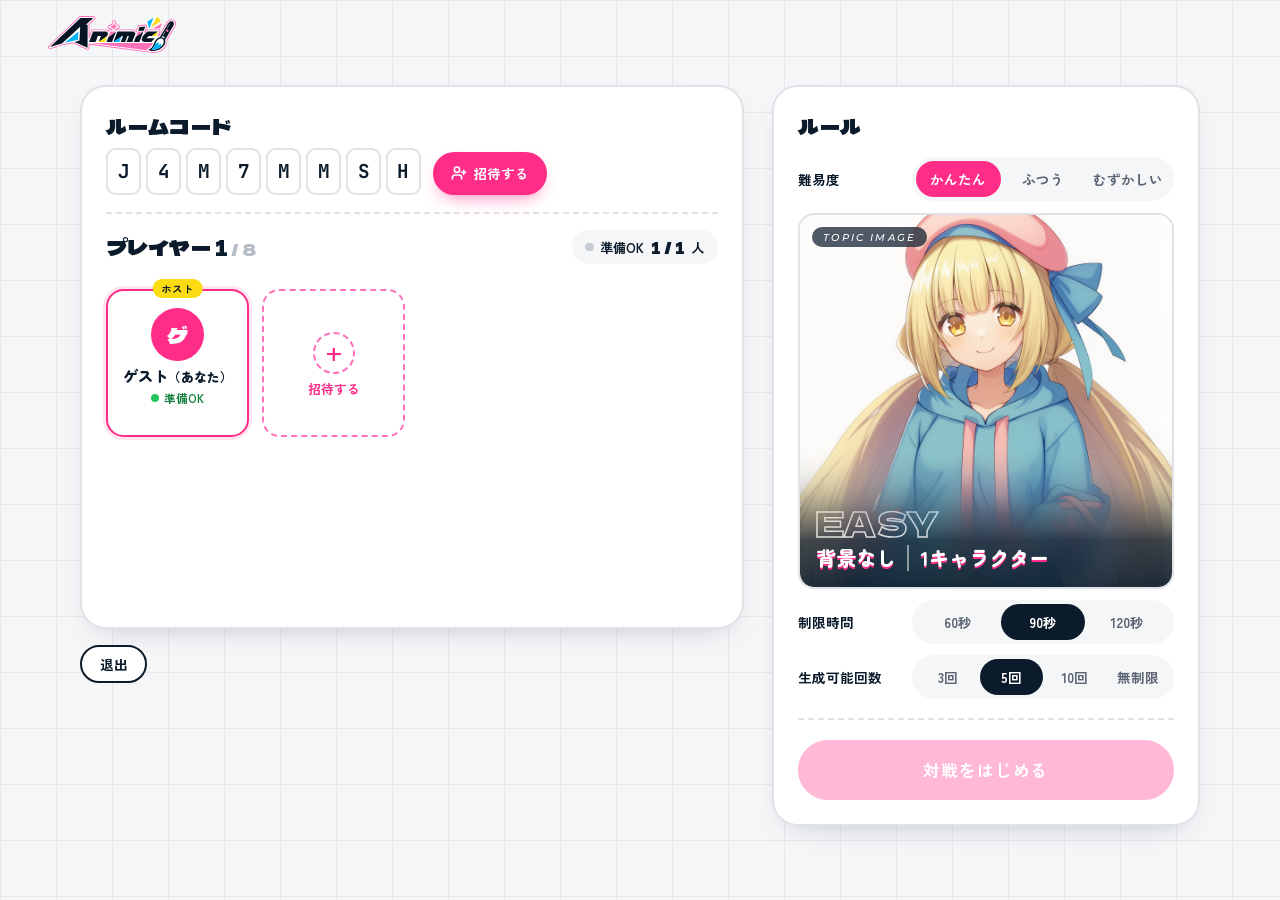
==== commit dc9b46d7: "feat(mock): ログインの入口をトップと結果画面に置き、戦績を残せるようにする - トップ右上にログインボタン。ログイン中はアバターから戦績とログアウトのメニューを開く - 結果画面: ゲスト" ====
--- a/lobby.html
+++ b/lobby.html
@@ -19,6 +19,7 @@
         if (sessionStorage.getItem("animic-wipe")) document.documentElement.classList.add("wipe-pending");
       } catch {}
     </script>
+    <link rel="stylesheet" href="css/account.css" />
     <link rel="stylesheet" href="css/lobby.css" />
   </head>
   <body>
--- a/css/account.css
+++ b/css/account.css
@@ -0,0 +1,281 @@
+/* アカウント: ヘッダーの「ログイン」とアバター、押すと開くメニュー（js/common.js の mountAccount）。
+   common.css を読み込まない画面（トップ）でも使うので、色と書体はここで持つ */
+.account {
+  --acc-ink: #0b1b2b;
+  --acc-muted: #5b6573;
+  --acc-line: #dfe2e7;
+  --acc-ground: #f5f6f8;
+  --acc-pink: #ff2d87;
+  --acc-pink-soft: #ff72b9;
+  --acc-round: "Zen Maru Gothic", "Hiragino Maru Gothic ProN", "Yu Gothic", sans-serif;
+  --acc-latin: "Montserrat", "Helvetica Neue", Arial, sans-serif;
+  --acc-mono: "JetBrains Mono", ui-monospace, Menlo, monospace;
+  position: relative;
+  display: inline-flex;
+}
+
+.account-login {
+  display: inline-flex;
+  align-items: center;
+  gap: 0.4rem;
+  height: 2.5rem;
+  padding: 0 0.95rem;
+  border: 0;
+  border-radius: 999px;
+  background: rgb(11 27 43 / 0.06);
+  color: var(--acc-ink);
+  font: inherit;
+  font-size: 0.85rem;
+  font-weight: 700;
+  letter-spacing: 0.04em;
+  white-space: nowrap;
+  cursor: pointer;
+  transition: background 0.15s;
+}
+
+.account-login:hover {
+  background: rgb(11 27 43 / 0.12);
+}
+
+/* 幅の狭いバーでは人のアイコンだけ */
+.account-login.is-compact {
+  width: 2.5rem;
+  padding: 0;
+  justify-content: center;
+}
+
+.account-login.is-compact span {
+  display: none;
+}
+
+.account-avatar {
+  position: relative;
+  width: 2.5rem;
+  height: 2.5rem;
+  padding: 0;
+  border: 0;
+  border-radius: 50%;
+  background: none;
+  cursor: pointer;
+}
+
+.account-initial {
+  display: grid;
+  place-items: center;
+  width: 100%;
+  height: 100%;
+  border-radius: 50%;
+  background: linear-gradient(135deg, var(--acc-pink-soft), var(--acc-pink));
+  color: #fff;
+  font-family: var(--acc-round);
+  font-weight: 900;
+  font-size: 1rem;
+  box-shadow: 0 0 0 2.5px #fff, 0 0 0 4.5px var(--acc-pink-soft);
+}
+
+.account-initial.is-lg {
+  flex: none;
+  width: 2.75rem;
+  height: 2.75rem;
+  box-shadow: none;
+  font-size: 1.15rem;
+}
+
+/* ログインに使ったサービスの小さな印 */
+.account-badge {
+  position: absolute;
+  right: -0.3rem;
+  bottom: -0.3rem;
+  display: grid;
+  place-items: center;
+  width: 1.15rem;
+  height: 1.15rem;
+  padding: 0.15rem;
+  border-radius: 50%;
+  background: #fff;
+  box-shadow: 0 1px 4px rgb(11 27 43 / 0.25);
+}
+
+.account-badge svg,
+.acc-prov svg {
+  display: block;
+  width: 100%;
+  height: 100%;
+}
+
+.account-menu {
+  position: absolute;
+  top: calc(100% + 0.75rem);
+  right: 0;
+  z-index: 30;
+  display: grid;
+  gap: 0.85rem;
+  width: 17.5rem;
+  padding: 1.1rem;
+  border: 2px solid var(--acc-line);
+  border-radius: 1.25rem;
+  background: #fff;
+  box-shadow: 0 24px 48px -24px rgb(11 27 43 / 0.45);
+  text-align: left;
+  animation: acc-pop 0.18s cubic-bezier(0.2, 0.9, 0.3, 1);
+}
+
+@keyframes acc-pop {
+  from {
+    opacity: 0;
+    transform: translateY(-6px) scale(0.98);
+  }
+}
+
+.acc-head {
+  display: flex;
+  align-items: center;
+  gap: 0.7rem;
+}
+
+.acc-head > span:last-child {
+  display: grid;
+  gap: 0.15rem;
+  min-width: 0;
+}
+
+.acc-head b {
+  font-family: var(--acc-round);
+  font-weight: 900;
+  font-size: 1.05rem;
+  overflow: hidden;
+  text-overflow: ellipsis;
+  white-space: nowrap;
+}
+
+.acc-head small {
+  display: flex;
+  align-items: center;
+  gap: 0.3rem;
+  color: var(--acc-muted);
+  font-size: 0.75rem;
+}
+
+.acc-prov {
+  width: 0.85rem;
+  height: 0.85rem;
+}
+
+.acc-stats {
+  display: grid;
+  grid-template-columns: 1fr 1fr;
+  gap: 0.5rem;
+}
+
+.acc-stats span {
+  display: flex;
+  align-items: baseline;
+  justify-content: center;
+  gap: 0.25rem;
+  padding: 0.5rem;
+  border-radius: 0.8rem;
+  background: var(--acc-ground);
+  color: var(--acc-muted);
+  font-size: 0.75rem;
+  font-weight: 700;
+}
+
+.acc-stats b {
+  color: var(--acc-ink);
+  font-family: var(--acc-latin);
+  font-style: italic;
+  font-weight: 800;
+  font-size: 1.25rem;
+}
+
+.acc-label {
+  margin: 0 0 -0.45rem;
+  color: var(--acc-pink);
+  font-family: var(--acc-latin);
+  font-style: italic;
+  font-weight: 800;
+  font-size: 0.65rem;
+  letter-spacing: 0.2em;
+  text-transform: uppercase;
+}
+
+.acc-history {
+  display: grid;
+  gap: 0.35rem;
+  margin: 0;
+  padding: 0;
+  list-style: none;
+}
+
+.acc-history li {
+  display: grid;
+  grid-template-columns: 2.6rem minmax(0, 1fr) auto;
+  align-items: center;
+  gap: 0.5rem;
+  padding: 0.45rem 0.6rem;
+  border-radius: 0.75rem;
+  background: var(--acc-ground);
+}
+
+.acc-rank {
+  font-family: var(--acc-latin);
+  font-style: italic;
+  font-weight: 800;
+  font-size: 0.85rem;
+  color: var(--acc-muted);
+}
+
+.acc-rank.is-win {
+  color: var(--acc-pink);
+}
+
+.acc-what {
+  display: grid;
+  min-width: 0;
+  font-size: 0.78rem;
+}
+
+.acc-what small {
+  color: var(--acc-muted);
+  font-size: 0.68rem;
+}
+
+.acc-pt {
+  font-family: var(--acc-mono);
+  font-size: 0.85rem;
+}
+
+.acc-pt small {
+  margin-left: 0.1rem;
+  font-size: 0.65rem;
+  color: var(--acc-muted);
+}
+
+.acc-empty {
+  margin: 0;
+  padding: 0.75rem;
+  border-radius: 0.75rem;
+  background: var(--acc-ground);
+  color: var(--acc-muted);
+  text-align: center;
+  font-size: 0.78rem;
+  line-height: 1.6;
+}
+
+.acc-logout {
+  justify-self: start;
+  padding: 0.3rem 0;
+  border: 0;
+  background: none;
+  color: var(--acc-muted);
+  font: inherit;
+  font-size: 0.8rem;
+  font-weight: 700;
+  text-decoration: underline;
+  text-underline-offset: 3px;
+  cursor: pointer;
+}
+
+.acc-logout:hover {
+  color: var(--acc-pink);
+}
--- a/css/lobby.css
+++ b/css/lobby.css
@@ -222,6 +222,7 @@
 }
 
 .player .avatar {
+  position: relative;
   display: grid;
   place-items: center;
   width: 3.3rem;
